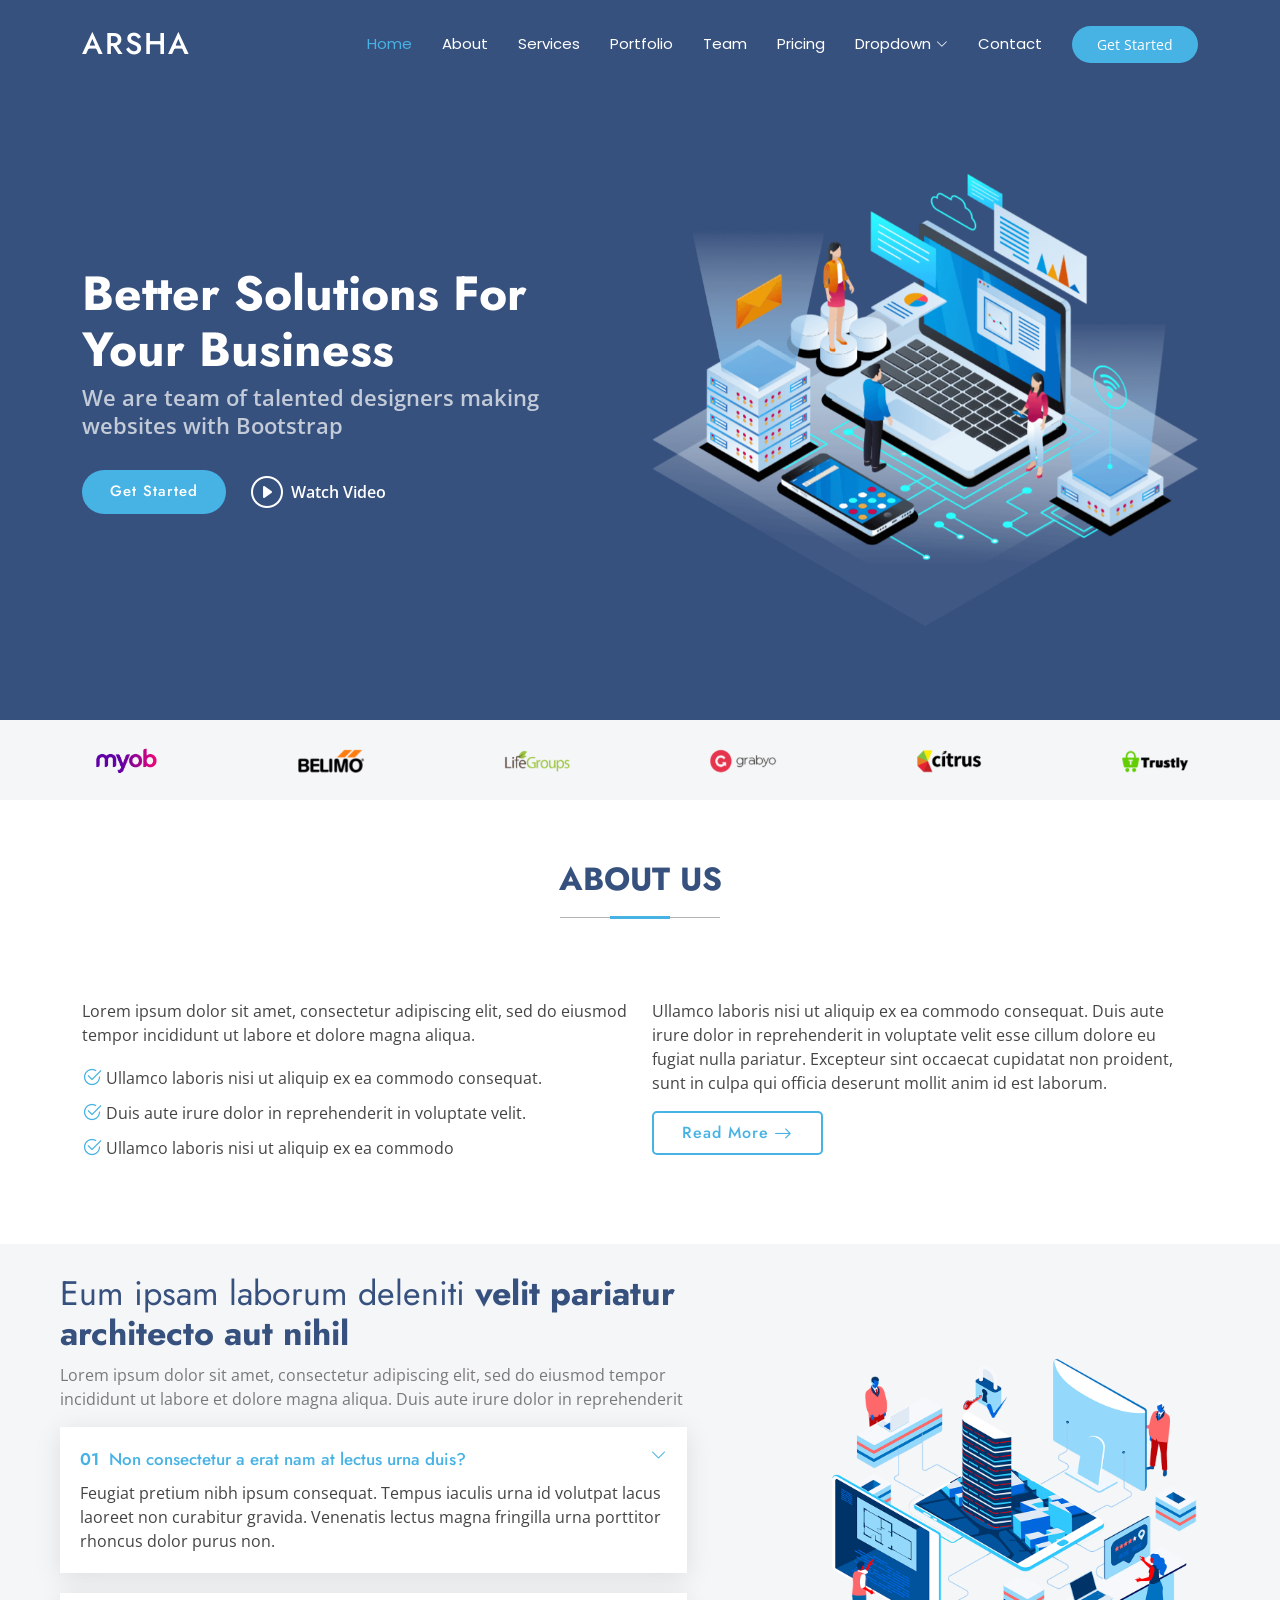
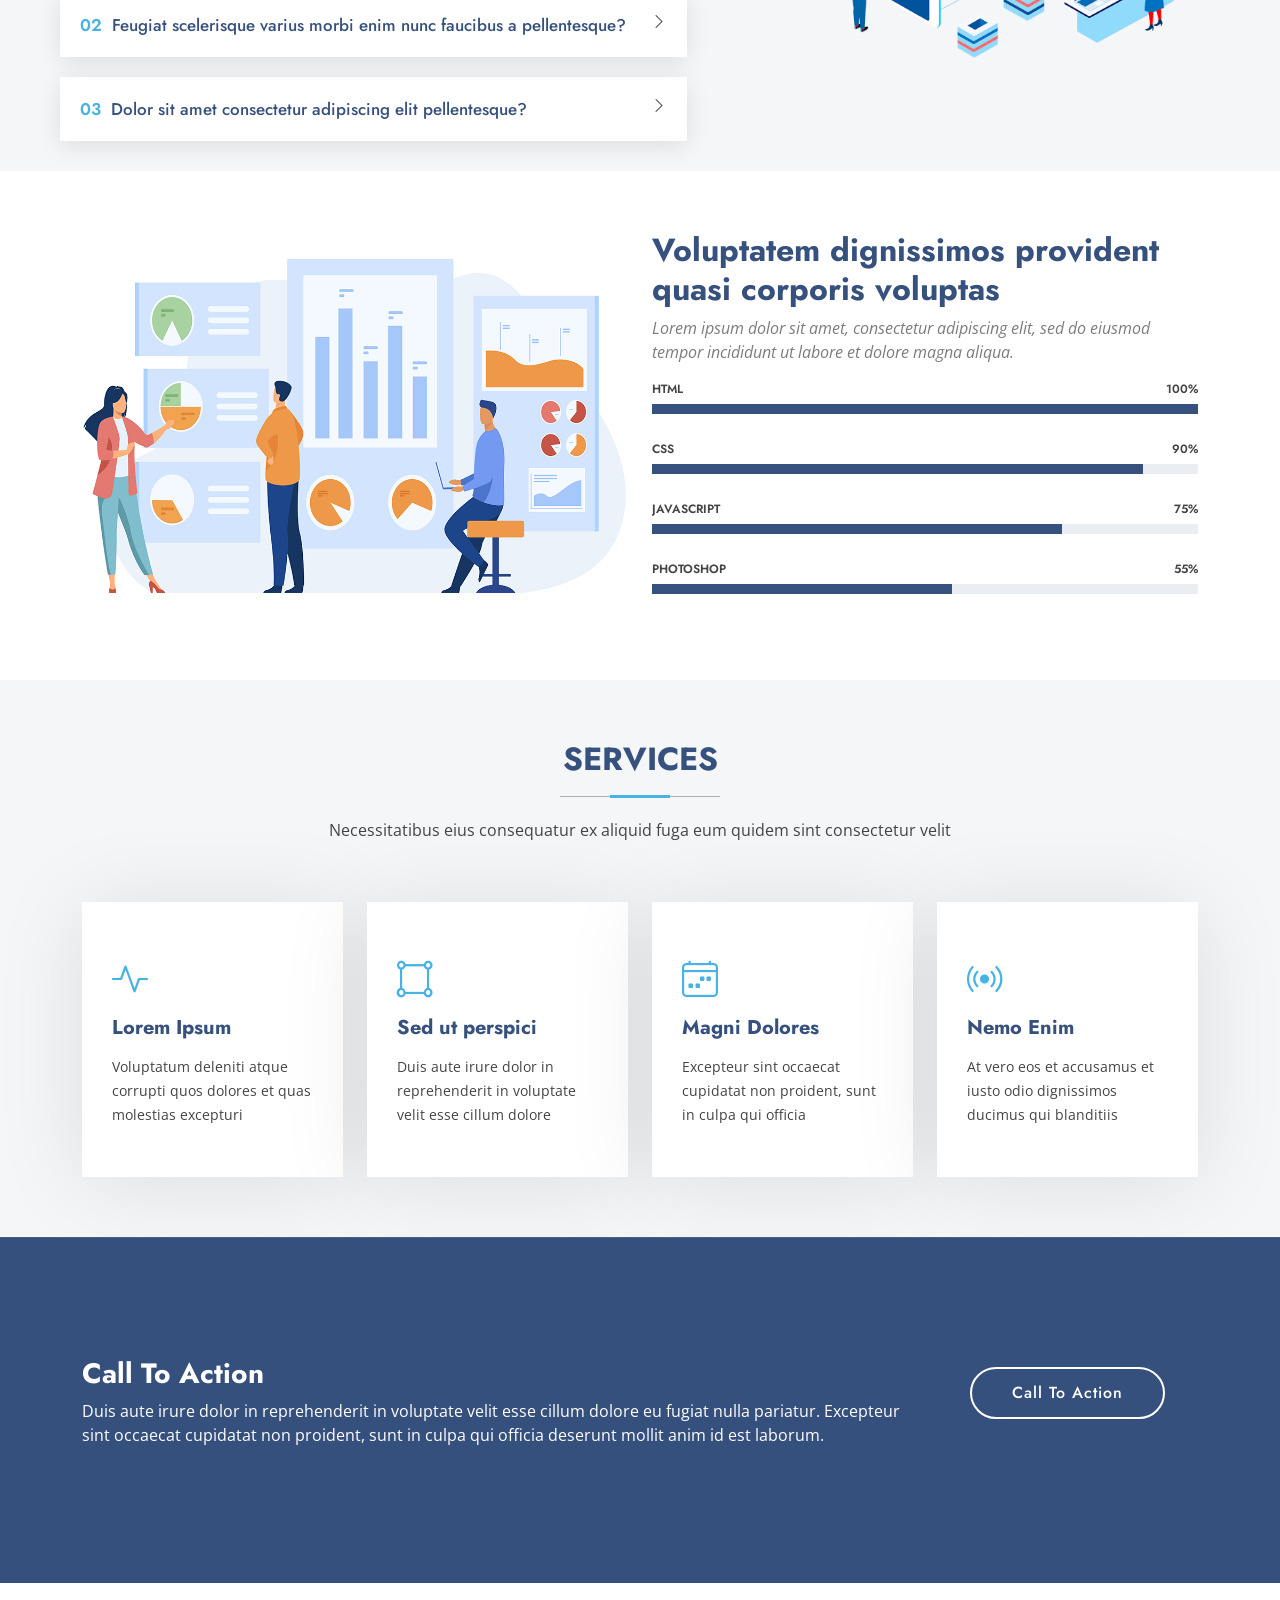
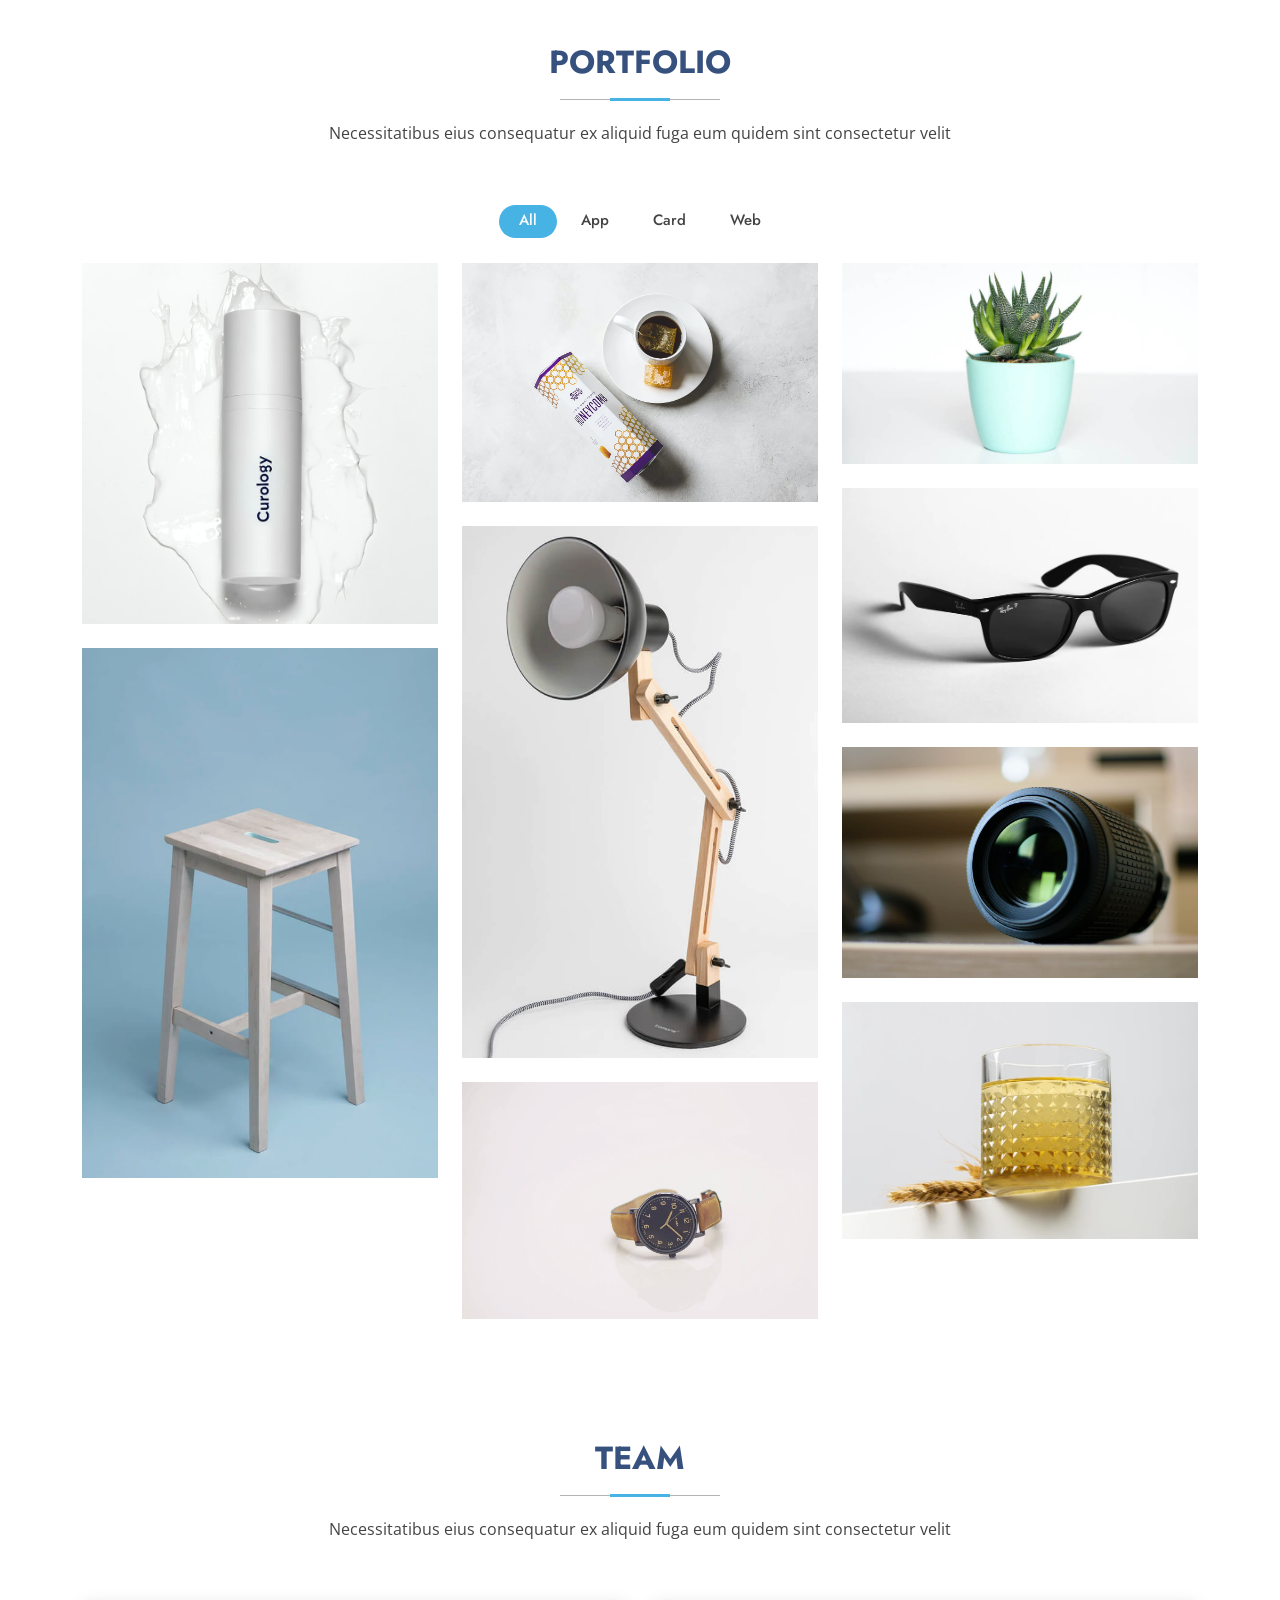
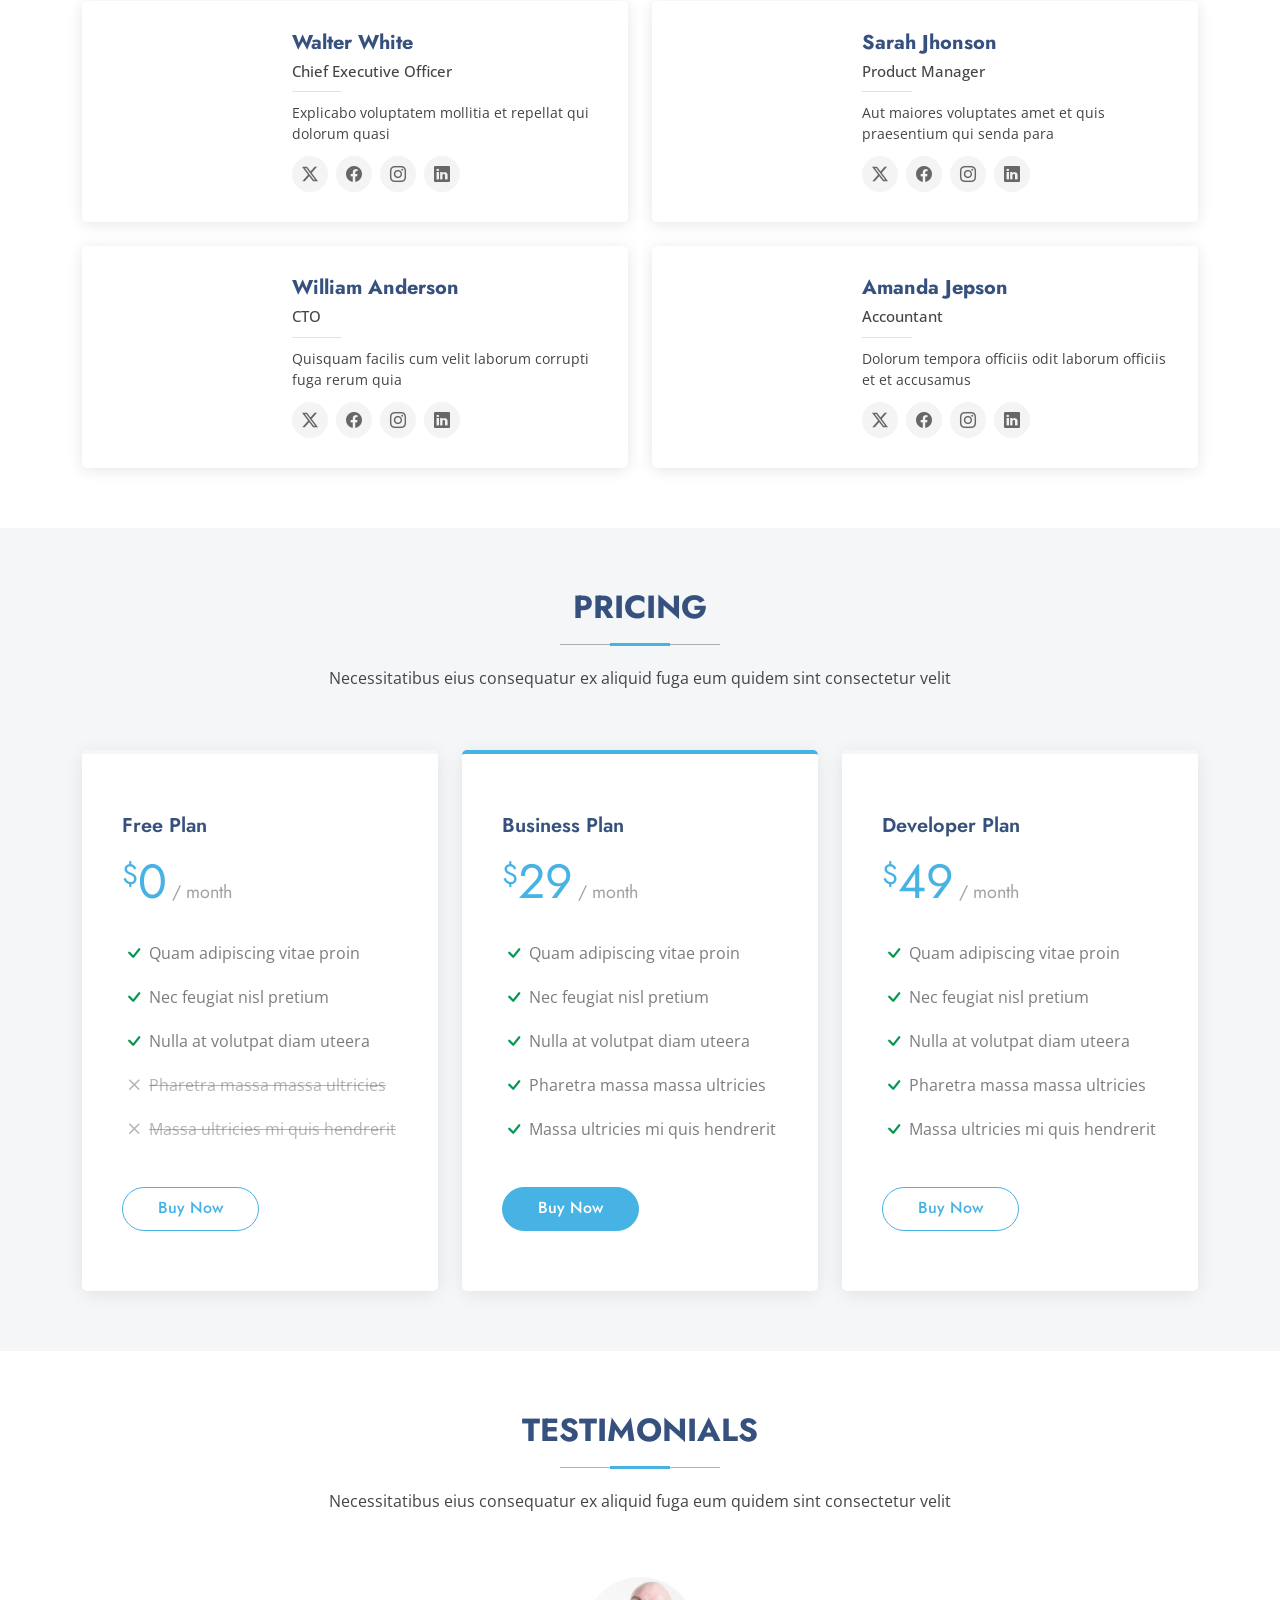
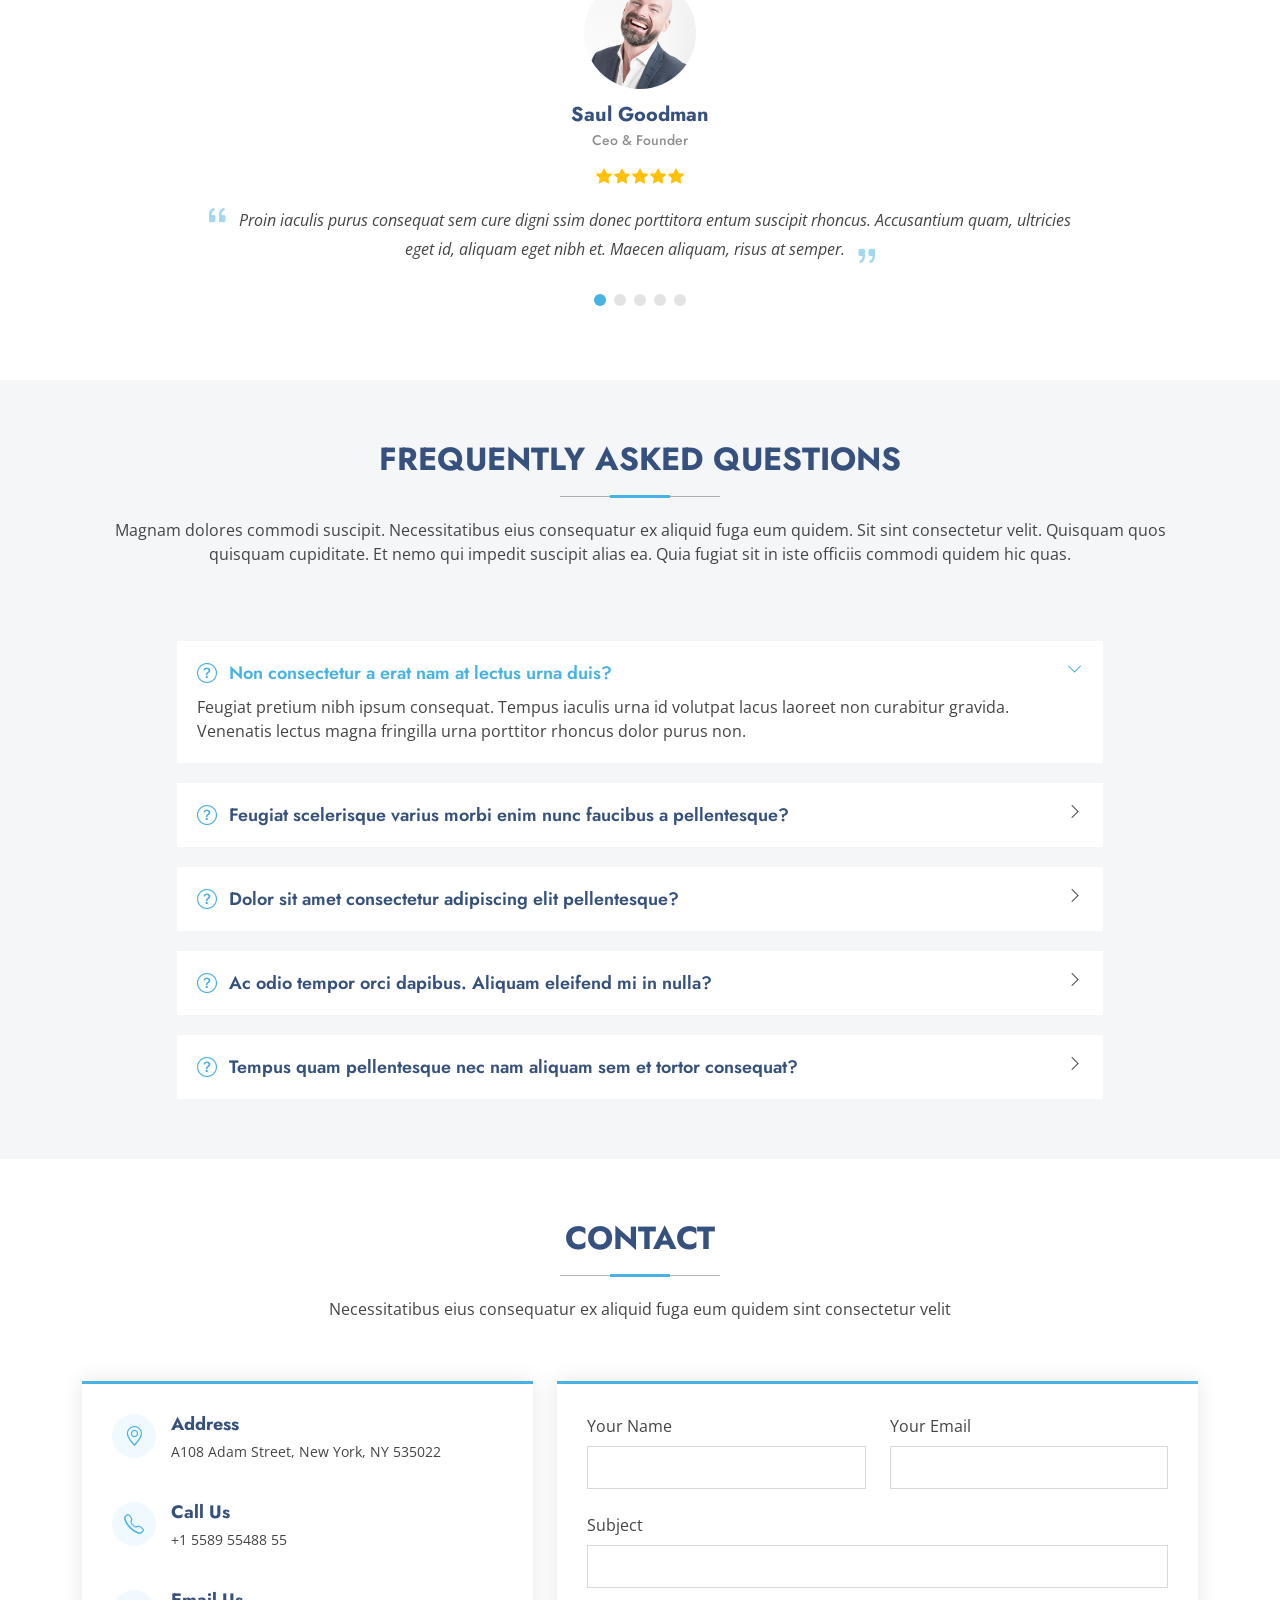
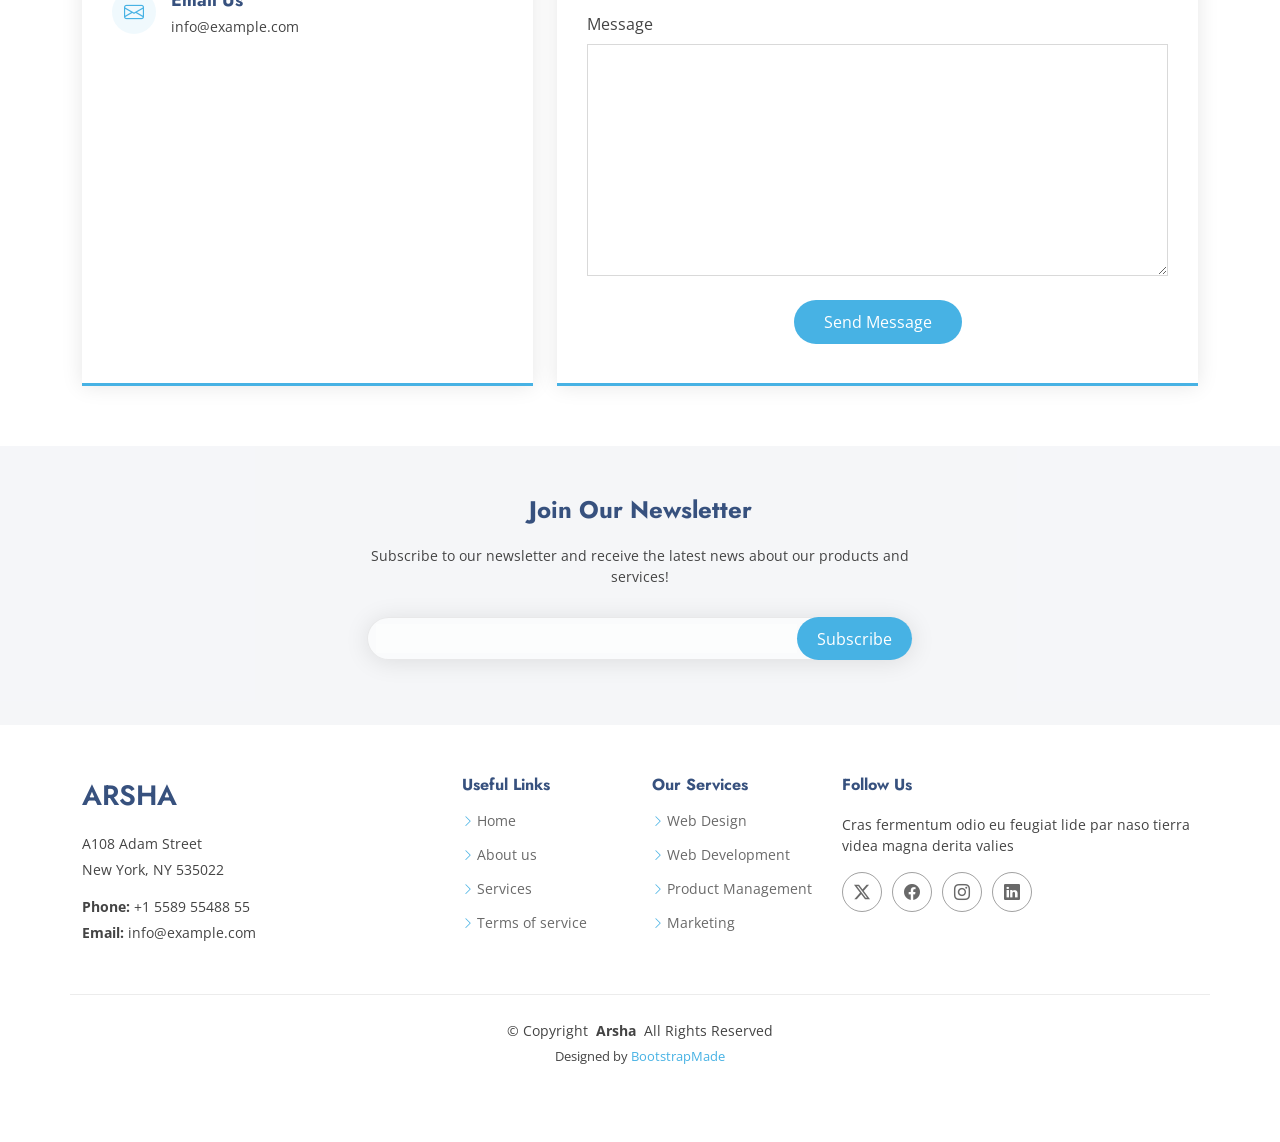
==== templates/index.html @ 7c5b4c85 "更新平台前端" ====
<!DOCTYPE html>
<html lang="en">

<head>
    <meta charset="utf-8">
    <meta content="width=device-width, initial-scale=1.0" name="viewport">
    <title>Index - Arsha Bootstrap Template</title>
    <meta name="description" content="">
    <meta name="keywords" content="">

    <!-- Favicons -->
    <link href="../static/assets/img/favicon.png" rel="icon">
    <link href="../static/assets/img/apple-touch-icon.png" rel="apple-touch-icon">

    <!-- Fonts -->
    <link href="https://fonts.googleapis.com" rel="preconnect">
    <link href="https://fonts.gstatic.com" rel="preconnect" crossorigin>
    <link href="https://fonts.googleapis.com/css2?family=Open+Sans:ital,wght@0,300;0,400;0,500;0,600;0,700;0,800;1,300;1,400;1,500;1,600;1,700;1,800&family=Poppins:ital,wght@0,100;0,200;0,300;0,400;0,500;0,600;0,700;0,800;0,900;1,100;1,200;1,300;1,400;1,500;1,600;1,700;1,800;1,900&family=Jost:ital,wght@0,100;0,200;0,300;0,400;0,500;0,600;0,700;0,800;0,900;1,100;1,200;1,300;1,400;1,500;1,600;1,700;1,800;1,900&display=swap"
          rel="stylesheet">

    <!-- Vendor CSS Files -->
    <link href="../static/assets/vendor/bootstrap/css/bootstrap.min.css" rel="stylesheet">
    <link href="../static/assets/vendor/bootstrap-icons/bootstrap-icons.css" rel="stylesheet">
    <link href="../static/assets/vendor/aos/aos.css" rel="stylesheet">
    <link href="../static/assets/vendor/glightbox/css/glightbox.min.css" rel="stylesheet">
    <link href="../static/assets/vendor/swiper/swiper-bundle.min.css" rel="stylesheet">

    <!-- Main CSS File -->
    <link href="../static/assets/css/main.css" rel="stylesheet">

    <!-- =======================================================
    * Template Name: Arsha
    * Template URL: https://bootstrapmade.com/arsha-free-bootstrap-html-template-corporate/
    * Updated: Aug 07 2024 with Bootstrap v5.3.3
    * Author: BootstrapMade.com
    * License: https://bootstrapmade.com/license/
    ======================================================== -->
</head>

<body class="index-page">

<header id="header" class="header d-flex align-items-center fixed-top">
    <div class="container-fluid container-xl position-relative d-flex align-items-center">

        <a href="index.html" class="logo d-flex align-items-center me-auto">
            <!-- Uncomment the line below if you also wish to use an image logo -->
            <!-- <img src="../static/assets/img/logo.png" alt=""> -->
            <h1 class="sitename">Arsha</h1>
        </a>

        <nav id="navmenu" class="navmenu">
            <ul>
                <li><a href="#hero" class="active">Home</a></li>
                <li><a href="#about">About</a></li>
                <li><a href="#services">Services</a></li>
                <li><a href="#portfolio">Portfolio</a></li>
                <li><a href="#team">Team</a></li>
                <li><a href="#pricing">Pricing</a></li>
                <li class="dropdown"><a href="#"><span>Dropdown</span> <i
                        class="bi bi-chevron-down toggle-dropdown"></i></a>
                    <ul>
                        <li><a href="#">Dropdown 1</a></li>
                        <li class="dropdown"><a href="#"><span>Deep Dropdown</span> <i
                                class="bi bi-chevron-down toggle-dropdown"></i></a>
                            <ul>
                                <li><a href="#">Deep Dropdown 1</a></li>
                                <li><a href="#">Deep Dropdown 2</a></li>
                                <li><a href="#">Deep Dropdown 3</a></li>
                                <li><a href="#">Deep Dropdown 4</a></li>
                                <li><a href="#">Deep Dropdown 5</a></li>
                            </ul>
                        </li>
                        <li><a href="#">Dropdown 2</a></li>
                        <li><a href="#">Dropdown 3</a></li>
                        <li><a href="#">Dropdown 4</a></li>
                    </ul>
                </li>
                <li><a href="#contact">Contact</a></li>
            </ul>
            <i class="mobile-nav-toggle d-xl-none bi bi-list"></i>
        </nav>

        <a class="btn-getstarted" href="#about">Get Started</a>

    </div>
</header>

<main class="main">

    <!-- Hero Section -->
    <section id="hero" class="hero section dark-background">

        <div class="container">
            <div class="row gy-4">
                <div class="col-lg-6 order-2 order-lg-1 d-flex flex-column justify-content-center" data-aos="zoom-out">
                    <h1>Better Solutions For Your Business</h1>
                    <p>We are team of talented designers making websites with Bootstrap</p>
                    <div class="d-flex">
                        <a href="#about" class="btn-get-started">Get Started</a>
                        <a href="https://www.youtube.com/watch?v=Y7f98aduVJ8"
                           class="glightbox btn-watch-video d-flex align-items-center"><i class="bi bi-play-circle"></i><span>Watch Video</span></a>
                    </div>
                </div>
                <div class="col-lg-6 order-1 order-lg-2 hero-img" data-aos="zoom-out" data-aos-delay="200">
                    <img src="../static/assets/img/hero-img.png" class="img-fluid animated" alt="">
                </div>
            </div>
        </div>

    </section><!-- /Hero Section -->

    <!-- Clients Section -->
    <section id="clients" class="clients section light-background">

        <div class="container" data-aos="zoom-in">

            <div class="swiper init-swiper">
                <script type="application/json" class="swiper-config">
                    {
                        "loop": true,
                        "speed": 600,
                        "autoplay": {
                            "delay": 5000
                        },
                        "slidesPerView": "auto",
                        "pagination": {
                            "el": ".swiper-pagination",
                            "type": "bullets",
                            "clickable": true
                        },
                        "breakpoints": {
                            "320": {
                                "slidesPerView": 2,
                                "spaceBetween": 40
                            },
                            "480": {
                                "slidesPerView": 3,
                                "spaceBetween": 60
                            },
                            "640": {
                                "slidesPerView": 4,
                                "spaceBetween": 80
                            },
                            "992": {
                                "slidesPerView": 5,
                                "spaceBetween": 120
                            },
                            "1200": {
                                "slidesPerView": 6,
                                "spaceBetween": 120
                            }
                        }
                    }
                </script>
                <div class="swiper-wrapper align-items-center">
                    <div class="swiper-slide"><img src="../static/assets/img/clients/client-1.png" class="img-fluid" alt=""></div>
                    <div class="swiper-slide"><img src="../static/assets/img/clients/client-2.png" class="img-fluid" alt=""></div>
                    <div class="swiper-slide"><img src="../static/assets/img/clients/client-3.png" class="img-fluid" alt=""></div>
                    <div class="swiper-slide"><img src="../static/assets/img/clients/client-4.png" class="img-fluid" alt=""></div>
                    <div class="swiper-slide"><img src="../static/assets/img/clients/client-5.png" class="img-fluid" alt=""></div>
                    <div class="swiper-slide"><img src="../static/assets/img/clients/client-6.png" class="img-fluid" alt=""></div>
                    <div class="swiper-slide"><img src="../static/assets/img/clients/client-7.png" class="img-fluid" alt=""></div>
                    <div class="swiper-slide"><img src="../static/assets/img/clients/client-8.png" class="img-fluid" alt=""></div>
                </div>
            </div>

        </div>

    </section><!-- /Clients Section -->

    <!-- About Section -->
    <section id="about" class="about section">

        <!-- Section Title -->
        <div class="container section-title" data-aos="fade-up">
            <h2>About Us</h2>
        </div><!-- End Section Title -->

        <div class="container">

            <div class="row gy-4">

                <div class="col-lg-6 content" data-aos="fade-up" data-aos-delay="100">
                    <p>
                        Lorem ipsum dolor sit amet, consectetur adipiscing elit, sed do eiusmod tempor incididunt ut
                        labore et dolore
                        magna aliqua.
                    </p>
                    <ul>
                        <li><i class="bi bi-check2-circle"></i> <span>Ullamco laboris nisi ut aliquip ex ea commodo consequat.</span>
                        </li>
                        <li><i class="bi bi-check2-circle"></i> <span>Duis aute irure dolor in reprehenderit in voluptate velit.</span>
                        </li>
                        <li><i class="bi bi-check2-circle"></i>
                            <span>Ullamco laboris nisi ut aliquip ex ea commodo</span></li>
                    </ul>
                </div>

                <div class="col-lg-6" data-aos="fade-up" data-aos-delay="200">
                    <p>Ullamco laboris nisi ut aliquip ex ea commodo consequat. Duis aute irure dolor in reprehenderit
                        in voluptate velit esse cillum dolore eu fugiat nulla pariatur. Excepteur sint occaecat
                        cupidatat non proident, sunt in culpa qui officia deserunt mollit anim id est laborum. </p>
                    <a href="#" class="read-more"><span>Read More</span><i class="bi bi-arrow-right"></i></a>
                </div>

            </div>

        </div>

    </section><!-- /About Section -->

    <!-- Why Us Section -->
    <section id="why-us" class="section why-us light-background" data-builder="section">

        <div class="container-fluid">

            <div class="row gy-4">

                <div class="col-lg-7 d-flex flex-column justify-content-center order-2 order-lg-1">

                    <div class="content px-xl-5" data-aos="fade-up" data-aos-delay="100">
                        <h3><span>Eum ipsam laborum deleniti </span><strong>velit pariatur architecto aut nihil</strong>
                        </h3>
                        <p>
                            Lorem ipsum dolor sit amet, consectetur adipiscing elit, sed do eiusmod tempor incididunt ut
                            labore et dolore magna aliqua. Duis aute irure dolor in reprehenderit
                        </p>
                    </div>

                    <div class="faq-container px-xl-5" data-aos="fade-up" data-aos-delay="200">

                        <div class="faq-item faq-active">

                            <h3><span>01</span> Non consectetur a erat nam at lectus urna duis?</h3>
                            <div class="faq-content">
                                <p>Feugiat pretium nibh ipsum consequat. Tempus iaculis urna id volutpat lacus laoreet
                                    non curabitur gravida. Venenatis lectus magna fringilla urna porttitor rhoncus dolor
                                    purus non.</p>
                            </div>
                            <i class="faq-toggle bi bi-chevron-right"></i>
                        </div><!-- End Faq item-->

                        <div class="faq-item">
                            <h3><span>02</span> Feugiat scelerisque varius morbi enim nunc faucibus a pellentesque?</h3>
                            <div class="faq-content">
                                <p>Dolor sit amet consectetur adipiscing elit pellentesque habitant morbi. Id interdum
                                    velit laoreet id donec ultrices. Fringilla phasellus faucibus scelerisque eleifend
                                    donec pretium. Est pellentesque elit ullamcorper dignissim. Mauris ultrices eros in
                                    cursus turpis massa tincidunt dui.</p>
                            </div>
                            <i class="faq-toggle bi bi-chevron-right"></i>
                        </div><!-- End Faq item-->

                        <div class="faq-item">
                            <h3><span>03</span> Dolor sit amet consectetur adipiscing elit pellentesque?</h3>
                            <div class="faq-content">
                                <p>Eleifend mi in nulla posuere sollicitudin aliquam ultrices sagittis orci. Faucibus
                                    pulvinar elementum integer enim. Sem nulla pharetra diam sit amet nisl suscipit.
                                    Rutrum tellus pellentesque eu tincidunt. Lectus urna duis convallis convallis
                                    tellus. Urna molestie at elementum eu facilisis sed odio morbi quis</p>
                            </div>
                            <i class="faq-toggle bi bi-chevron-right"></i>
                        </div><!-- End Faq item-->

                    </div>

                </div>

                <div class="col-lg-5 order-1 order-lg-2 why-us-img">
                    <img src="../static/assets/img/why-us.png" class="img-fluid" alt="" data-aos="zoom-in" data-aos-delay="100">
                </div>
            </div>

        </div>

    </section><!-- /Why Us Section -->

    <!-- Skills Section -->
    <section id="skills" class="skills section">

        <div class="container" data-aos="fade-up" data-aos-delay="100">

            <div class="row">

                <div class="col-lg-6 d-flex align-items-center">
                    <img src="../static/assets/img/skills.png" class="img-fluid" alt="">
                </div>

                <div class="col-lg-6 pt-4 pt-lg-0 content">

                    <h3>Voluptatem dignissimos provident quasi corporis voluptas</h3>
                    <p class="fst-italic">
                        Lorem ipsum dolor sit amet, consectetur adipiscing elit, sed do eiusmod tempor incididunt ut
                        labore et dolore magna aliqua.
                    </p>

                    <div class="skills-content skills-animation">

                        <div class="progress">
                            <span class="skill"><span>HTML</span> <i class="val">100%</i></span>
                            <div class="progress-bar-wrap">
                                <div class="progress-bar" role="progressbar" aria-valuenow="100" aria-valuemin="0"
                                     aria-valuemax="100"></div>
                            </div>
                        </div><!-- End Skills Item -->

                        <div class="progress">
                            <span class="skill"><span>CSS</span> <i class="val">90%</i></span>
                            <div class="progress-bar-wrap">
                                <div class="progress-bar" role="progressbar" aria-valuenow="90" aria-valuemin="0"
                                     aria-valuemax="100"></div>
                            </div>
                        </div><!-- End Skills Item -->

                        <div class="progress">
                            <span class="skill"><span>JavaScript</span> <i class="val">75%</i></span>
                            <div class="progress-bar-wrap">
                                <div class="progress-bar" role="progressbar" aria-valuenow="75" aria-valuemin="0"
                                     aria-valuemax="100"></div>
                            </div>
                        </div><!-- End Skills Item -->

                        <div class="progress">
                            <span class="skill"><span>Photoshop</span> <i class="val">55%</i></span>
                            <div class="progress-bar-wrap">
                                <div class="progress-bar" role="progressbar" aria-valuenow="55" aria-valuemin="0"
                                     aria-valuemax="100"></div>
                            </div>
                        </div><!-- End Skills Item -->

                    </div>

                </div>
            </div>

        </div>

    </section><!-- /Skills Section -->

    <!-- Services Section -->
    <section id="services" class="services section light-background">

        <!-- Section Title -->
        <div class="container section-title" data-aos="fade-up">
            <h2>Services</h2>
            <p>Necessitatibus eius consequatur ex aliquid fuga eum quidem sint consectetur velit</p>
        </div><!-- End Section Title -->

        <div class="container">

            <div class="row gy-4">

                <div class="col-xl-3 col-md-6 d-flex" data-aos="fade-up" data-aos-delay="100">
                    <div class="service-item position-relative">
                        <div class="icon"><i class="bi bi-activity icon"></i></div>
                        <h4><a href="" class="stretched-link">Lorem Ipsum</a></h4>
                        <p>Voluptatum deleniti atque corrupti quos dolores et quas molestias excepturi</p>
                    </div>
                </div><!-- End Service Item -->

                <div class="col-xl-3 col-md-6 d-flex" data-aos="fade-up" data-aos-delay="200">
                    <div class="service-item position-relative">
                        <div class="icon"><i class="bi bi-bounding-box-circles icon"></i></div>
                        <h4><a href="" class="stretched-link">Sed ut perspici</a></h4>
                        <p>Duis aute irure dolor in reprehenderit in voluptate velit esse cillum dolore</p>
                    </div>
                </div><!-- End Service Item -->

                <div class="col-xl-3 col-md-6 d-flex" data-aos="fade-up" data-aos-delay="300">
                    <div class="service-item position-relative">
                        <div class="icon"><i class="bi bi-calendar4-week icon"></i></div>
                        <h4><a href="" class="stretched-link">Magni Dolores</a></h4>
                        <p>Excepteur sint occaecat cupidatat non proident, sunt in culpa qui officia</p>
                    </div>
                </div><!-- End Service Item -->

                <div class="col-xl-3 col-md-6 d-flex" data-aos="fade-up" data-aos-delay="400">
                    <div class="service-item position-relative">
                        <div class="icon"><i class="bi bi-broadcast icon"></i></div>
                        <h4><a href="" class="stretched-link">Nemo Enim</a></h4>
                        <p>At vero eos et accusamus et iusto odio dignissimos ducimus qui blanditiis</p>
                    </div>
                </div><!-- End Service Item -->

            </div>

        </div>

    </section><!-- /Services Section -->

    <!-- Call To Action Section -->
    <section id="call-to-action" class="call-to-action section dark-background">

        <img src="../static/assets/img/cta-bg.jpg" alt="">

        <div class="container">

            <div class="row" data-aos="zoom-in" data-aos-delay="100">
                <div class="col-xl-9 text-center text-xl-start">
                    <h3>Call To Action</h3>
                    <p>Duis aute irure dolor in reprehenderit in voluptate velit esse cillum dolore eu fugiat nulla
                        pariatur. Excepteur sint occaecat cupidatat non proident, sunt in culpa qui officia deserunt
                        mollit anim id est laborum.</p>
                </div>
                <div class="col-xl-3 cta-btn-container text-center">
                    <a class="cta-btn align-middle" href="#">Call To Action</a>
                </div>
            </div>

        </div>

    </section><!-- /Call To Action Section -->

    <!-- Portfolio Section -->
    <section id="portfolio" class="portfolio section">

        <!-- Section Title -->
        <div class="container section-title" data-aos="fade-up">
            <h2>Portfolio</h2>
            <p>Necessitatibus eius consequatur ex aliquid fuga eum quidem sint consectetur velit</p>
        </div><!-- End Section Title -->

        <div class="container">

            <div class="isotope-layout" data-default-filter="*" data-layout="masonry" data-sort="original-order">

                <ul class="portfolio-filters isotope-filters" data-aos="fade-up" data-aos-delay="100">
                    <li data-filter="*" class="filter-active">All</li>
                    <li data-filter=".filter-app">App</li>
                    <li data-filter=".filter-product">Card</li>
                    <li data-filter=".filter-branding">Web</li>
                </ul><!-- End Portfolio Filters -->

                <div class="row gy-4 isotope-container" data-aos="fade-up" data-aos-delay="200">

                    <div class="col-lg-4 col-md-6 portfolio-item isotope-item filter-app">
                        <img src="../static/assets/img/masonry-portfolio/masonry-portfolio-1.jpg" class="img-fluid" alt="">
                        <div class="portfolio-info">
                            <h4>App 1</h4>
                            <p>Lorem ipsum, dolor sit</p>
                            <a href="../static/assets/img/masonry-portfolio/masonry-portfolio-1.jpg" title="App 1"
                               data-gallery="portfolio-gallery-app" class="glightbox preview-link"><i
                                    class="bi bi-zoom-in"></i></a>
                            <a href="portfolio-details.html" title="More Details" class="details-link"><i
                                    class="bi bi-link-45deg"></i></a>
                        </div>
                    </div><!-- End Portfolio Item -->

                    <div class="col-lg-4 col-md-6 portfolio-item isotope-item filter-product">
                        <img src="../static/assets/img/masonry-portfolio/masonry-portfolio-2.jpg" class="img-fluid" alt="">
                        <div class="portfolio-info">
                            <h4>Product 1</h4>
                            <p>Lorem ipsum, dolor sit</p>
                            <a href="../static/assets/img/masonry-portfolio/masonry-portfolio-2.jpg" title="Product 1"
                               data-gallery="portfolio-gallery-product" class="glightbox preview-link"><i
                                    class="bi bi-zoom-in"></i></a>
                            <a href="portfolio-details.html" title="More Details" class="details-link"><i
                                    class="bi bi-link-45deg"></i></a>
                        </div>
                    </div><!-- End Portfolio Item -->

                    <div class="col-lg-4 col-md-6 portfolio-item isotope-item filter-branding">
                        <img src="../static/assets/img/masonry-portfolio/masonry-portfolio-3.jpg" class="img-fluid" alt="">
                        <div class="portfolio-info">
                            <h4>Branding 1</h4>
                            <p>Lorem ipsum, dolor sit</p>
                            <a href="../static/assets/img/masonry-portfolio/masonry-portfolio-3.jpg" title="Branding 1"
                               data-gallery="portfolio-gallery-branding" class="glightbox preview-link"><i
                                    class="bi bi-zoom-in"></i></a>
                            <a href="portfolio-details.html" title="More Details" class="details-link"><i
                                    class="bi bi-link-45deg"></i></a>
                        </div>
                    </div><!-- End Portfolio Item -->

                    <div class="col-lg-4 col-md-6 portfolio-item isotope-item filter-app">
                        <img src="../static/assets/img/masonry-portfolio/masonry-portfolio-4.jpg" class="img-fluid" alt="">
                        <div class="portfolio-info">
                            <h4>App 2</h4>
                            <p>Lorem ipsum, dolor sit</p>
                            <a href="../static/assets/img/masonry-portfolio/masonry-portfolio-4.jpg" title="App 2"
                               data-gallery="portfolio-gallery-app" class="glightbox preview-link"><i
                                    class="bi bi-zoom-in"></i></a>
                            <a href="portfolio-details.html" title="More Details" class="details-link"><i
                                    class="bi bi-link-45deg"></i></a>
                        </div>
                    </div><!-- End Portfolio Item -->

                    <div class="col-lg-4 col-md-6 portfolio-item isotope-item filter-product">
                        <img src="../static/assets/img/masonry-portfolio/masonry-portfolio-5.jpg" class="img-fluid" alt="">
                        <div class="portfolio-info">
                            <h4>Product 2</h4>
                            <p>Lorem ipsum, dolor sit</p>
                            <a href="../static/assets/img/masonry-portfolio/masonry-portfolio-5.jpg" title="Product 2"
                               data-gallery="portfolio-gallery-product" class="glightbox preview-link"><i
                                    class="bi bi-zoom-in"></i></a>
                            <a href="portfolio-details.html" title="More Details" class="details-link"><i
                                    class="bi bi-link-45deg"></i></a>
                        </div>
                    </div><!-- End Portfolio Item -->

                    <div class="col-lg-4 col-md-6 portfolio-item isotope-item filter-branding">
                        <img src="../static/assets/img/masonry-portfolio/masonry-portfolio-6.jpg" class="img-fluid" alt="">
                        <div class="portfolio-info">
                            <h4>Branding 2</h4>
                            <p>Lorem ipsum, dolor sit</p>
                            <a href="../static/assets/img/masonry-portfolio/masonry-portfolio-6.jpg" title="Branding 2"
                               data-gallery="portfolio-gallery-branding" class="glightbox preview-link"><i
                                    class="bi bi-zoom-in"></i></a>
                            <a href="portfolio-details.html" title="More Details" class="details-link"><i
                                    class="bi bi-link-45deg"></i></a>
                        </div>
                    </div><!-- End Portfolio Item -->

                    <div class="col-lg-4 col-md-6 portfolio-item isotope-item filter-app">
                        <img src="../static/assets/img/masonry-portfolio/masonry-portfolio-7.jpg" class="img-fluid" alt="">
                        <div class="portfolio-info">
                            <h4>App 3</h4>
                            <p>Lorem ipsum, dolor sit</p>
                            <a href="../static/assets/img/masonry-portfolio/masonry-portfolio-7.jpg" title="App 3"
                               data-gallery="portfolio-gallery-app" class="glightbox preview-link"><i
                                    class="bi bi-zoom-in"></i></a>
                            <a href="portfolio-details.html" title="More Details" class="details-link"><i
                                    class="bi bi-link-45deg"></i></a>
                        </div>
                    </div><!-- End Portfolio Item -->

                    <div class="col-lg-4 col-md-6 portfolio-item isotope-item filter-product">
                        <img src="../static/assets/img/masonry-portfolio/masonry-portfolio-8.jpg" class="img-fluid" alt="">
                        <div class="portfolio-info">
                            <h4>Product 3</h4>
                            <p>Lorem ipsum, dolor sit</p>
                            <a href="../static/assets/img/masonry-portfolio/masonry-portfolio-8.jpg" title="Product 3"
                               data-gallery="portfolio-gallery-product" class="glightbox preview-link"><i
                                    class="bi bi-zoom-in"></i></a>
                            <a href="portfolio-details.html" title="More Details" class="details-link"><i
                                    class="bi bi-link-45deg"></i></a>
                        </div>
                    </div><!-- End Portfolio Item -->

                    <div class="col-lg-4 col-md-6 portfolio-item isotope-item filter-branding">
                        <img src="../static/assets/img/masonry-portfolio/masonry-portfolio-9.jpg" class="img-fluid" alt="">
                        <div class="portfolio-info">
                            <h4>Branding 3</h4>
                            <p>Lorem ipsum, dolor sit</p>
                            <a href="../static/assets/img/masonry-portfolio/masonry-portfolio-9.jpg" title="Branding 2"
                               data-gallery="portfolio-gallery-branding" class="glightbox preview-link"><i
                                    class="bi bi-zoom-in"></i></a>
                            <a href="portfolio-details.html" title="More Details" class="details-link"><i
                                    class="bi bi-link-45deg"></i></a>
                        </div>
                    </div><!-- End Portfolio Item -->

                </div><!-- End Portfolio Container -->

            </div>

        </div>

    </section><!-- /Portfolio Section -->

    <!-- Team Section -->
    <section id="team" class="team section">

        <!-- Section Title -->
        <div class="container section-title" data-aos="fade-up">
            <h2>Team</h2>
            <p>Necessitatibus eius consequatur ex aliquid fuga eum quidem sint consectetur velit</p>
        </div><!-- End Section Title -->

        <div class="container">

            <div class="row gy-4">

                <div class="col-lg-6" data-aos="fade-up" data-aos-delay="100">
                    <div class="team-member d-flex align-items-start">
                        <div class="pic"><img src="../static/assets/img/team/team-1.jpg" class="img-fluid" alt=""></div>
                        <div class="member-info">
                            <h4>Walter White</h4>
                            <span>Chief Executive Officer</span>
                            <p>Explicabo voluptatem mollitia et repellat qui dolorum quasi</p>
                            <div class="social">
                                <a href=""><i class="bi bi-twitter-x"></i></a>
                                <a href=""><i class="bi bi-facebook"></i></a>
                                <a href=""><i class="bi bi-instagram"></i></a>
                                <a href=""> <i class="bi bi-linkedin"></i> </a>
                            </div>
                        </div>
                    </div>
                </div><!-- End Team Member -->

                <div class="col-lg-6" data-aos="fade-up" data-aos-delay="200">
                    <div class="team-member d-flex align-items-start">
                        <div class="pic"><img src="../static/assets/img/team/team-2.jpg" class="img-fluid" alt=""></div>
                        <div class="member-info">
                            <h4>Sarah Jhonson</h4>
                            <span>Product Manager</span>
                            <p>Aut maiores voluptates amet et quis praesentium qui senda para</p>
                            <div class="social">
                                <a href=""><i class="bi bi-twitter-x"></i></a>
                                <a href=""><i class="bi bi-facebook"></i></a>
                                <a href=""><i class="bi bi-instagram"></i></a>
                                <a href=""> <i class="bi bi-linkedin"></i> </a>
                            </div>
                        </div>
                    </div>
                </div><!-- End Team Member -->

                <div class="col-lg-6" data-aos="fade-up" data-aos-delay="300">
                    <div class="team-member d-flex align-items-start">
                        <div class="pic"><img src="../static/assets/img/team/team-3.jpg" class="img-fluid" alt=""></div>
                        <div class="member-info">
                            <h4>William Anderson</h4>
                            <span>CTO</span>
                            <p>Quisquam facilis cum velit laborum corrupti fuga rerum quia</p>
                            <div class="social">
                                <a href=""><i class="bi bi-twitter-x"></i></a>
                                <a href=""><i class="bi bi-facebook"></i></a>
                                <a href=""><i class="bi bi-instagram"></i></a>
                                <a href=""> <i class="bi bi-linkedin"></i> </a>
                            </div>
                        </div>
                    </div>
                </div><!-- End Team Member -->

                <div class="col-lg-6" data-aos="fade-up" data-aos-delay="400">
                    <div class="team-member d-flex align-items-start">
                        <div class="pic"><img src="../static/assets/img/team/team-4.jpg" class="img-fluid" alt=""></div>
                        <div class="member-info">
                            <h4>Amanda Jepson</h4>
                            <span>Accountant</span>
                            <p>Dolorum tempora officiis odit laborum officiis et et accusamus</p>
                            <div class="social">
                                <a href=""><i class="bi bi-twitter-x"></i></a>
                                <a href=""><i class="bi bi-facebook"></i></a>
                                <a href=""><i class="bi bi-instagram"></i></a>
                                <a href=""> <i class="bi bi-linkedin"></i> </a>
                            </div>
                        </div>
                    </div>
                </div><!-- End Team Member -->

            </div>

        </div>

    </section><!-- /Team Section -->

    <!-- Pricing Section -->
    <section id="pricing" class="pricing section light-background">

        <!-- Section Title -->
        <div class="container section-title" data-aos="fade-up">
            <h2>Pricing</h2>
            <p>Necessitatibus eius consequatur ex aliquid fuga eum quidem sint consectetur velit</p>
        </div><!-- End Section Title -->

        <div class="container">

            <div class="row gy-4">

                <div class="col-lg-4" data-aos="zoom-in" data-aos-delay="100">
                    <div class="pricing-item">
                        <h3>Free Plan</h3>
                        <h4><sup>$</sup>0<span> / month</span></h4>
                        <ul>
                            <li><i class="bi bi-check"></i> <span>Quam adipiscing vitae proin</span></li>
                            <li><i class="bi bi-check"></i> <span>Nec feugiat nisl pretium</span></li>
                            <li><i class="bi bi-check"></i> <span>Nulla at volutpat diam uteera</span></li>
                            <li class="na"><i class="bi bi-x"></i> <span>Pharetra massa massa ultricies</span></li>
                            <li class="na"><i class="bi bi-x"></i> <span>Massa ultricies mi quis hendrerit</span></li>
                        </ul>
                        <a href="#" class="buy-btn">Buy Now</a>
                    </div>
                </div><!-- End Pricing Item -->

                <div class="col-lg-4" data-aos="zoom-in" data-aos-delay="200">
                    <div class="pricing-item featured">
                        <h3>Business Plan</h3>
                        <h4><sup>$</sup>29<span> / month</span></h4>
                        <ul>
                            <li><i class="bi bi-check"></i> <span>Quam adipiscing vitae proin</span></li>
                            <li><i class="bi bi-check"></i> <span>Nec feugiat nisl pretium</span></li>
                            <li><i class="bi bi-check"></i> <span>Nulla at volutpat diam uteera</span></li>
                            <li><i class="bi bi-check"></i> <span>Pharetra massa massa ultricies</span></li>
                            <li><i class="bi bi-check"></i> <span>Massa ultricies mi quis hendrerit</span></li>
                        </ul>
                        <a href="#" class="buy-btn">Buy Now</a>
                    </div>
                </div><!-- End Pricing Item -->

                <div class="col-lg-4" data-aos="zoom-in" data-aos-delay="300">
                    <div class="pricing-item">
                        <h3>Developer Plan</h3>
                        <h4><sup>$</sup>49<span> / month</span></h4>
                        <ul>
                            <li><i class="bi bi-check"></i> <span>Quam adipiscing vitae proin</span></li>
                            <li><i class="bi bi-check"></i> <span>Nec feugiat nisl pretium</span></li>
                            <li><i class="bi bi-check"></i> <span>Nulla at volutpat diam uteera</span></li>
                            <li><i class="bi bi-check"></i> <span>Pharetra massa massa ultricies</span></li>
                            <li><i class="bi bi-check"></i> <span>Massa ultricies mi quis hendrerit</span></li>
                        </ul>
                        <a href="#" class="buy-btn">Buy Now</a>
                    </div>
                </div><!-- End Pricing Item -->

            </div>

        </div>

    </section><!-- /Pricing Section -->

    <!-- Testimonials Section -->
    <section id="testimonials" class="testimonials section">

        <!-- Section Title -->
        <div class="container section-title" data-aos="fade-up">
            <h2>Testimonials</h2>
            <p>Necessitatibus eius consequatur ex aliquid fuga eum quidem sint consectetur velit</p>
        </div><!-- End Section Title -->

        <div class="container" data-aos="fade-up" data-aos-delay="100">

            <div class="swiper init-swiper">
                <script type="application/json" class="swiper-config">
                    {
                        "loop": true,
                        "speed": 600,
                        "autoplay": {
                            "delay": 5000
                        },
                        "slidesPerView": "auto",
                        "pagination": {
                            "el": ".swiper-pagination",
                            "type": "bullets",
                            "clickable": true
                        }
                    }
                </script>
                <div class="swiper-wrapper">

                    <div class="swiper-slide">
                        <div class="testimonial-item">
                            <img src="../static/assets/img/testimonials/testimonials-1.jpg" class="testimonial-img" alt="">
                            <h3>Saul Goodman</h3>
                            <h4>Ceo &amp; Founder</h4>
                            <div class="stars">
                                <i class="bi bi-star-fill"></i><i class="bi bi-star-fill"></i><i
                                    class="bi bi-star-fill"></i><i class="bi bi-star-fill"></i><i
                                    class="bi bi-star-fill"></i>
                            </div>
                            <p>
                                <i class="bi bi-quote quote-icon-left"></i>
                                <span>Proin iaculis purus consequat sem cure digni ssim donec porttitora entum suscipit rhoncus. Accusantium quam, ultricies eget id, aliquam eget nibh et. Maecen aliquam, risus at semper.</span>
                                <i class="bi bi-quote quote-icon-right"></i>
                            </p>
                        </div>
                    </div><!-- End testimonial item -->

                    <div class="swiper-slide">
                        <div class="testimonial-item">
                            <img src="../static/assets/img/testimonials/testimonials-2.jpg" class="testimonial-img" alt="">
                            <h3>Sara Wilsson</h3>
                            <h4>Designer</h4>
                            <div class="stars">
                                <i class="bi bi-star-fill"></i><i class="bi bi-star-fill"></i><i
                                    class="bi bi-star-fill"></i><i class="bi bi-star-fill"></i><i
                                    class="bi bi-star-fill"></i>
                            </div>
                            <p>
                                <i class="bi bi-quote quote-icon-left"></i>
                                <span>Export tempor illum tamen malis malis eram quae irure esse labore quem cillum quid cillum eram malis quorum velit fore eram velit sunt aliqua noster fugiat irure amet legam anim culpa.</span>
                                <i class="bi bi-quote quote-icon-right"></i>
                            </p>
                        </div>
                    </div><!-- End testimonial item -->

                    <div class="swiper-slide">
                        <div class="testimonial-item">
                            <img src="../static/assets/img/testimonials/testimonials-3.jpg" class="testimonial-img" alt="">
                            <h3>Jena Karlis</h3>
                            <h4>Store Owner</h4>
                            <div class="stars">
                                <i class="bi bi-star-fill"></i><i class="bi bi-star-fill"></i><i
                                    class="bi bi-star-fill"></i><i class="bi bi-star-fill"></i><i
                                    class="bi bi-star-fill"></i>
                            </div>
                            <p>
                                <i class="bi bi-quote quote-icon-left"></i>
                                <span>Enim nisi quem export duis labore cillum quae magna enim sint quorum nulla quem veniam duis minim tempor labore quem eram duis noster aute amet eram fore quis sint minim.</span>
                                <i class="bi bi-quote quote-icon-right"></i>
                            </p>
                        </div>
                    </div><!-- End testimonial item -->

                    <div class="swiper-slide">
                        <div class="testimonial-item">
                            <img src="../static/assets/img/testimonials/testimonials-4.jpg" class="testimonial-img" alt="">
                            <h3>Matt Brandon</h3>
                            <h4>Freelancer</h4>
                            <div class="stars">
                                <i class="bi bi-star-fill"></i><i class="bi bi-star-fill"></i><i
                                    class="bi bi-star-fill"></i><i class="bi bi-star-fill"></i><i
                                    class="bi bi-star-fill"></i>
                            </div>
                            <p>
                                <i class="bi bi-quote quote-icon-left"></i>
                                <span>Fugiat enim eram quae cillum dolore dolor amet nulla culpa multos export minim fugiat minim velit minim dolor enim duis veniam ipsum anim magna sunt elit fore quem dolore labore illum veniam.</span>
                                <i class="bi bi-quote quote-icon-right"></i>
                            </p>
                        </div>
                    </div><!-- End testimonial item -->

                    <div class="swiper-slide">
                        <div class="testimonial-item">
                            <img src="../static/assets/img/testimonials/testimonials-5.jpg" class="testimonial-img" alt="">
                            <h3>John Larson</h3>
                            <h4>Entrepreneur</h4>
                            <div class="stars">
                                <i class="bi bi-star-fill"></i><i class="bi bi-star-fill"></i><i
                                    class="bi bi-star-fill"></i><i class="bi bi-star-fill"></i><i
                                    class="bi bi-star-fill"></i>
                            </div>
                            <p>
                                <i class="bi bi-quote quote-icon-left"></i>
                                <span>Quis quorum aliqua sint quem legam fore sunt eram irure aliqua veniam tempor noster veniam enim culpa labore duis sunt culpa nulla illum cillum fugiat legam esse veniam culpa fore nisi cillum quid.</span>
                                <i class="bi bi-quote quote-icon-right"></i>
                            </p>
                        </div>
                    </div><!-- End testimonial item -->

                </div>
                <div class="swiper-pagination"></div>
            </div>

        </div>

    </section><!-- /Testimonials Section -->

    <!-- Faq 2 Section -->
    <section id="faq-2" class="faq-2 section light-background">

        <!-- Section Title -->
        <div class="container section-title" data-aos="fade-up">
            <h2>Frequently Asked Questions</h2>
            <p>Magnam dolores commodi suscipit. Necessitatibus eius consequatur ex aliquid fuga eum quidem. Sit sint
                consectetur velit. Quisquam quos quisquam cupiditate. Et nemo qui impedit suscipit alias ea. Quia fugiat
                sit in iste officiis commodi quidem hic quas.</p>
        </div><!-- End Section Title -->

        <div class="container">

            <div class="row justify-content-center">

                <div class="col-lg-10">

                    <div class="faq-container">

                        <div class="faq-item faq-active" data-aos="fade-up" data-aos-delay="200">
                            <i class="faq-icon bi bi-question-circle"></i>
                            <h3>Non consectetur a erat nam at lectus urna duis?</h3>
                            <div class="faq-content">
                                <p>Feugiat pretium nibh ipsum consequat. Tempus iaculis urna id volutpat lacus laoreet
                                    non curabitur gravida. Venenatis lectus magna fringilla urna porttitor rhoncus dolor
                                    purus non.</p>
                            </div>
                            <i class="faq-toggle bi bi-chevron-right"></i>
                        </div><!-- End Faq item-->

                        <div class="faq-item" data-aos="fade-up" data-aos-delay="300">
                            <i class="faq-icon bi bi-question-circle"></i>
                            <h3>Feugiat scelerisque varius morbi enim nunc faucibus a pellentesque?</h3>
                            <div class="faq-content">
                                <p>Dolor sit amet consectetur adipiscing elit pellentesque habitant morbi. Id interdum
                                    velit laoreet id donec ultrices. Fringilla phasellus faucibus scelerisque eleifend
                                    donec pretium. Est pellentesque elit ullamcorper dignissim. Mauris ultrices eros in
                                    cursus turpis massa tincidunt dui.</p>
                            </div>
                            <i class="faq-toggle bi bi-chevron-right"></i>
                        </div><!-- End Faq item-->

                        <div class="faq-item" data-aos="fade-up" data-aos-delay="400">
                            <i class="faq-icon bi bi-question-circle"></i>
                            <h3>Dolor sit amet consectetur adipiscing elit pellentesque?</h3>
                            <div class="faq-content">
                                <p>Eleifend mi in nulla posuere sollicitudin aliquam ultrices sagittis orci. Faucibus
                                    pulvinar elementum integer enim. Sem nulla pharetra diam sit amet nisl suscipit.
                                    Rutrum tellus pellentesque eu tincidunt. Lectus urna duis convallis convallis
                                    tellus. Urna molestie at elementum eu facilisis sed odio morbi quis</p>
                            </div>
                            <i class="faq-toggle bi bi-chevron-right"></i>
                        </div><!-- End Faq item-->

                        <div class="faq-item" data-aos="fade-up" data-aos-delay="500">
                            <i class="faq-icon bi bi-question-circle"></i>
                            <h3>Ac odio tempor orci dapibus. Aliquam eleifend mi in nulla?</h3>
                            <div class="faq-content">
                                <p>Dolor sit amet consectetur adipiscing elit pellentesque habitant morbi. Id interdum
                                    velit laoreet id donec ultrices. Fringilla phasellus faucibus scelerisque eleifend
                                    donec pretium. Est pellentesque elit ullamcorper dignissim. Mauris ultrices eros in
                                    cursus turpis massa tincidunt dui.</p>
                            </div>
                            <i class="faq-toggle bi bi-chevron-right"></i>
                        </div><!-- End Faq item-->

                        <div class="faq-item" data-aos="fade-up" data-aos-delay="600">
                            <i class="faq-icon bi bi-question-circle"></i>
                            <h3>Tempus quam pellentesque nec nam aliquam sem et tortor consequat?</h3>
                            <div class="faq-content">
                                <p>Molestie a iaculis at erat pellentesque adipiscing commodo. Dignissim suspendisse in
                                    est ante in. Nunc vel risus commodo viverra maecenas accumsan. Sit amet nisl
                                    suscipit adipiscing bibendum est. Purus gravida quis blandit turpis cursus in</p>
                            </div>
                            <i class="faq-toggle bi bi-chevron-right"></i>
                        </div><!-- End Faq item-->

                    </div>

                </div>

            </div>

        </div>

    </section><!-- /Faq 2 Section -->

    <!-- Contact Section -->
    <section id="contact" class="contact section">

        <!-- Section Title -->
        <div class="container section-title" data-aos="fade-up">
            <h2>Contact</h2>
            <p>Necessitatibus eius consequatur ex aliquid fuga eum quidem sint consectetur velit</p>
        </div><!-- End Section Title -->

        <div class="container" data-aos="fade-up" data-aos-delay="100">

            <div class="row gy-4">

                <div class="col-lg-5">

                    <div class="info-wrap">
                        <div class="info-item d-flex" data-aos="fade-up" data-aos-delay="200">
                            <i class="bi bi-geo-alt flex-shrink-0"></i>
                            <div>
                                <h3>Address</h3>
                                <p>A108 Adam Street, New York, NY 535022</p>
                            </div>
                        </div><!-- End Info Item -->

                        <div class="info-item d-flex" data-aos="fade-up" data-aos-delay="300">
                            <i class="bi bi-telephone flex-shrink-0"></i>
                            <div>
                                <h3>Call Us</h3>
                                <p>+1 5589 55488 55</p>
                            </div>
                        </div><!-- End Info Item -->

                        <div class="info-item d-flex" data-aos="fade-up" data-aos-delay="400">
                            <i class="bi bi-envelope flex-shrink-0"></i>
                            <div>
                                <h3>Email Us</h3>
                                <p>info@example.com</p>
                            </div>
                        </div><!-- End Info Item -->

                        <iframe src="https://www.google.com/maps/embed?pb=!1m14!1m8!1m3!1d48389.78314118045!2d-74.006138!3d40.710059!3m2!1i1024!2i768!4f13.1!3m3!1m2!1s0x89c25a22a3bda30d%3A0xb89d1fe6bc499443!2sDowntown%20Conference%20Center!5e0!3m2!1sen!2sus!4v1676961268712!5m2!1sen!2sus"
                                frameborder="0" style="border:0; width: 100%; height: 270px;" allowfullscreen=""
                                loading="lazy" referrerpolicy="no-referrer-when-downgrade"></iframe>
                    </div>
                </div>

                <div class="col-lg-7">
                    <form action="forms/contact.php" method="post" class="php-email-form" data-aos="fade-up"
                          data-aos-delay="200">
                        <div class="row gy-4">

                            <div class="col-md-6">
                                <label for="name-field" class="pb-2">Your Name</label>
                                <input type="text" name="name" id="name-field" class="form-control" required="">
                            </div>

                            <div class="col-md-6">
                                <label for="email-field" class="pb-2">Your Email</label>
                                <input type="email" class="form-control" name="email" id="email-field" required="">
                            </div>

                            <div class="col-md-12">
                                <label for="subject-field" class="pb-2">Subject</label>
                                <input type="text" class="form-control" name="subject" id="subject-field" required="">
                            </div>

                            <div class="col-md-12">
                                <label for="message-field" class="pb-2">Message</label>
                                <textarea class="form-control" name="message" rows="10" id="message-field"
                                          required=""></textarea>
                            </div>

                            <div class="col-md-12 text-center">
                                <div class="loading">Loading</div>
                                <div class="error-message"></div>
                                <div class="sent-message">Your message has been sent. Thank you!</div>

                                <button type="submit">Send Message</button>
                            </div>

                        </div>
                    </form>
                </div><!-- End Contact Form -->

            </div>

        </div>

    </section><!-- /Contact Section -->

</main>

<footer id="footer" class="footer">

    <div class="footer-newsletter">
        <div class="container">
            <div class="row justify-content-center text-center">
                <div class="col-lg-6">
                    <h4>Join Our Newsletter</h4>
                    <p>Subscribe to our newsletter and receive the latest news about our products and services!</p>
                    <form action="forms/newsletter.php" method="post" class="php-email-form">
                        <div class="newsletter-form"><input type="email" name="email"><input type="submit"
                                                                                             value="Subscribe"></div>
                        <div class="loading">Loading</div>
                        <div class="error-message"></div>
                        <div class="sent-message">Your subscription request has been sent. Thank you!</div>
                    </form>
                </div>
            </div>
        </div>
    </div>

    <div class="container footer-top">
        <div class="row gy-4">
            <div class="col-lg-4 col-md-6 footer-about">
                <a href="index.html" class="d-flex align-items-center">
                    <span class="sitename">Arsha</span>
                </a>
                <div class="footer-contact pt-3">
                    <p>A108 Adam Street</p>
                    <p>New York, NY 535022</p>
                    <p class="mt-3"><strong>Phone:</strong> <span>+1 5589 55488 55</span></p>
                    <p><strong>Email:</strong> <span>info@example.com</span></p>
                </div>
            </div>

            <div class="col-lg-2 col-md-3 footer-links">
                <h4>Useful Links</h4>
                <ul>
                    <li><i class="bi bi-chevron-right"></i> <a href="#">Home</a></li>
                    <li><i class="bi bi-chevron-right"></i> <a href="#">About us</a></li>
                    <li><i class="bi bi-chevron-right"></i> <a href="#">Services</a></li>
                    <li><i class="bi bi-chevron-right"></i> <a href="#">Terms of service</a></li>
                </ul>
            </div>

            <div class="col-lg-2 col-md-3 footer-links">
                <h4>Our Services</h4>
                <ul>
                    <li><i class="bi bi-chevron-right"></i> <a href="#">Web Design</a></li>
                    <li><i class="bi bi-chevron-right"></i> <a href="#">Web Development</a></li>
                    <li><i class="bi bi-chevron-right"></i> <a href="#">Product Management</a></li>
                    <li><i class="bi bi-chevron-right"></i> <a href="#">Marketing</a></li>
                </ul>
            </div>

            <div class="col-lg-4 col-md-12">
                <h4>Follow Us</h4>
                <p>Cras fermentum odio eu feugiat lide par naso tierra videa magna derita valies</p>
                <div class="social-links d-flex">
                    <a href=""><i class="bi bi-twitter-x"></i></a>
                    <a href=""><i class="bi bi-facebook"></i></a>
                    <a href=""><i class="bi bi-instagram"></i></a>
                    <a href=""><i class="bi bi-linkedin"></i></a>
                </div>
            </div>

        </div>
    </div>

    <div class="container copyright text-center mt-4">
        <p>© <span>Copyright</span> <strong class="px-1 sitename">Arsha</strong> <span>All Rights Reserved</span></p>
        <div class="credits">
            <!-- All the links in the footer should remain intact. -->
            <!-- You can delete the links only if you've purchased the pro version. -->
            <!-- Licensing information: https://bootstrapmade.com/license/ -->
            <!-- Purchase the pro version with working PHP/AJAX contact form: [buy-url] -->
            Designed by <a href="https://bootstrapmade.com/">BootstrapMade</a>
        </div>
    </div>

</footer>

<!-- Scroll Top -->
<a href="#" id="scroll-top" class="scroll-top d-flex align-items-center justify-content-center"><i
        class="bi bi-arrow-up-short"></i></a>

<!-- Preloader -->
<div id="preloader"></div>

<!-- Vendor JS Files -->
<script src="../static/assets/vendor/bootstrap/js/bootstrap.bundle.min.js"></script>
<script src="../static/assets/vendor/php-email-form/validate.js"></script>
<script src="../static/assets/vendor/aos/aos.js"></script>
<script src="../static/assets/vendor/glightbox/js/glightbox.min.js"></script>
<script src="../static/assets/vendor/swiper/swiper-bundle.min.js"></script>
<script src="../static/assets/vendor/waypoints/noframework.waypoints.js"></script>
<script src="../static/assets/vendor/imagesloaded/imagesloaded.pkgd.min.js"></script>
<script src="../static/assets/vendor/isotope-layout/isotope.pkgd.min.js"></script>

<!-- Main JS File -->
<script src="../static/assets/js/main.js"></script>

</body>

</html>
---- static/assets/css/main.css ----
/**
* Template Name: Arsha
* Template URL: https://bootstrapmade.com/arsha-free-bootstrap-html-template-corporate/
* Updated: Aug 07 2024 with Bootstrap v5.3.3
* Author: BootstrapMade.com
* License: https://bootstrapmade.com/license/
*/

/*--------------------------------------------------------------
# Font & Color Variables
# Help: https://bootstrapmade.com/color-system/
--------------------------------------------------------------*/
/* Fonts */
:root {
  --default-font: "Open Sans",  system-ui, -apple-system, "Segoe UI", Roboto, "Helvetica Neue", Arial, "Noto Sans", "Liberation Sans", sans-serif, "Apple Color Emoji", "Segoe UI Emoji", "Segoe UI Symbol", "Noto Color Emoji";
  --heading-font: "Jost",  sans-serif;
  --nav-font: "Poppins",  sans-serif;
}

/* Global Colors - The following color variables are used throughout the website. Updating them here will change the color scheme of the entire website */
:root { 
  --background-color: #ffffff; /* Background color for the entire website, including individual sections */
  --default-color: #444444; /* Default color used for the majority of the text content across the entire website */
  --heading-color: #37517e; /* Color for headings, subheadings and title throughout the website */
  --accent-color: #47b2e4; /* Accent color that represents your brand on the website. It's used for buttons, links, and other elements that need to stand out */
  --surface-color: #ffffff; /* The surface color is used as a background of boxed elements within sections, such as cards, icon boxes, or other elements that require a visual separation from the global background. */
  --contrast-color: #ffffff; /* Contrast color for text, ensuring readability against backgrounds of accent, heading, or default colors. */
}

/* Nav Menu Colors - The following color variables are used specifically for the navigation menu. They are separate from the global colors to allow for more customization options */
:root {
  --nav-color: #ffffff;  /* The default color of the main navmenu links */
  --nav-hover-color: #47b2e4; /* Applied to main navmenu links when they are hovered over or active */
  --nav-mobile-background-color: #ffffff; /* Used as the background color for mobile navigation menu */
  --nav-dropdown-background-color: #ffffff; /* Used as the background color for dropdown items that appear when hovering over primary navigation items */
  --nav-dropdown-color: #444444; /* Used for navigation links of the dropdown items in the navigation menu. */
  --nav-dropdown-hover-color: #47b2e4; /* Similar to --nav-hover-color, this color is applied to dropdown navigation links when they are hovered over. */
}

/* Color Presets - These classes override global colors when applied to any section or element, providing reuse of the sam color scheme. */

.light-background {
  --background-color: #f5f6f8;
  --surface-color: #ffffff;
}

.dark-background {
  --background-color: #37517e;
  --default-color: #ffffff;
  --heading-color: #ffffff;
  --surface-color: #4668a2;
  --contrast-color: #ffffff;
}

/* Smooth scroll */
:root {
  scroll-behavior: smooth;
}

/*--------------------------------------------------------------
# General Styling & Shared Classes
--------------------------------------------------------------*/
body {
  color: var(--default-color);
  background-color: var(--background-color);
  font-family: var(--default-font);
}

a {
  color: var(--accent-color);
  text-decoration: none;
  transition: 0.3s;
}

a:hover {
  color: color-mix(in srgb, var(--accent-color), transparent 25%);
  text-decoration: none;
}

h1,
h2,
h3,
h4,
h5,
h6 {
  color: var(--heading-color);
  font-family: var(--heading-font);
}

/* PHP Email Form Messages
------------------------------*/
.php-email-form .error-message {
  display: none;
  background: #df1529;
  color: #ffffff;
  text-align: left;
  padding: 15px;
  margin-bottom: 24px;
  font-weight: 600;
}

.php-email-form .sent-message {
  display: none;
  color: #ffffff;
  background: #059652;
  text-align: center;
  padding: 15px;
  margin-bottom: 24px;
  font-weight: 600;
}

.php-email-form .loading {
  display: none;
  background: var(--surface-color);
  text-align: center;
  padding: 15px;
  margin-bottom: 24px;
}

.php-email-form .loading:before {
  content: "";
  display: inline-block;
  border-radius: 50%;
  width: 24px;
  height: 24px;
  margin: 0 10px -6px 0;
  border: 3px solid var(--accent-color);
  border-top-color: var(--surface-color);
  animation: php-email-form-loading 1s linear infinite;
}

@keyframes php-email-form-loading {
  0% {
    transform: rotate(0deg);
  }

  100% {
    transform: rotate(360deg);
  }
}

/*--------------------------------------------------------------
# Global Header
--------------------------------------------------------------*/
.header {
  --background-color: #3d4d6a;
  --heading-color: #ffffff;
  color: var(--default-color);
  background-color: var(--background-color);
  padding: 15px 0;
  transition: all 0.5s;
  z-index: 997;
}

.header .logo {
  line-height: 1;
}

.header .logo img {
  max-height: 36px;
  margin-right: 8px;
}

.header .logo h1 {
  font-size: 30px;
  margin: 0;
  font-weight: 500;
  color: var(--heading-color);
  letter-spacing: 2px;
  text-transform: uppercase;
}

.header .btn-getstarted,
.header .btn-getstarted:focus {
  color: var(--contrast-color);
  background: var(--accent-color);
  font-size: 14px;
  padding: 8px 25px;
  margin: 0 0 0 30px;
  border-radius: 50px;
  transition: 0.3s;
}

.header .btn-getstarted:hover,
.header .btn-getstarted:focus:hover {
  color: var(--contrast-color);
  background: color-mix(in srgb, var(--accent-color), transparent 15%);
}

@media (max-width: 1200px) {
  .header .logo {
    order: 1;
  }

  .header .btn-getstarted {
    order: 2;
    margin: 0 15px 0 0;
    padding: 6px 15px;
  }

  .header .navmenu {
    order: 3;
  }
}

/* Index Page Header
------------------------------*/
.index-page .header {
  --background-color: rgba(255, 255, 255, 0);
  --heading-color: #ffffff;
  --nav-color: #ffffff;
}

/* Index Page Header on Scroll
------------------------------*/
.index-page.scrolled .header {
  --background-color: rgba(40, 58, 90, 0.9);
}

/*--------------------------------------------------------------
# Navigation Menu
--------------------------------------------------------------*/
/* Desktop Navigation */
@media (min-width: 1200px) {
  .navmenu {
    padding: 0;
  }

  .navmenu ul {
    margin: 0;
    padding: 0;
    display: flex;
    list-style: none;
    align-items: center;
  }

  .navmenu li {
    position: relative;
  }

  .navmenu a,
  .navmenu a:focus {
    color: var(--nav-color);
    padding: 18px 15px;
    font-size: 15px;
    font-family: var(--nav-font);
    font-weight: 400;
    display: flex;
    align-items: center;
    justify-content: space-between;
    white-space: nowrap;
    transition: 0.3s;
  }

  .navmenu a i,
  .navmenu a:focus i {
    font-size: 12px;
    line-height: 0;
    margin-left: 5px;
    transition: 0.3s;
  }

  .navmenu li:last-child a {
    padding-right: 0;
  }

  .navmenu li:hover>a,
  .navmenu .active,
  .navmenu .active:focus {
    color: var(--nav-hover-color);
  }

  .navmenu .dropdown ul {
    margin: 0;
    padding: 10px 0;
    background: var(--nav-dropdown-background-color);
    display: block;
    position: absolute;
    visibility: hidden;
    left: 14px;
    top: 130%;
    opacity: 0;
    transition: 0.3s;
    border-radius: 4px;
    z-index: 99;
    box-shadow: 0px 0px 30px rgba(0, 0, 0, 0.1);
  }

  .navmenu .dropdown ul li {
    min-width: 200px;
  }

  .navmenu .dropdown ul a {
    padding: 10px 20px;
    font-size: 15px;
    text-transform: none;
    color: var(--nav-dropdown-color);
  }

  .navmenu .dropdown ul a i {
    font-size: 12px;
  }

  .navmenu .dropdown ul a:hover,
  .navmenu .dropdown ul .active:hover,
  .navmenu .dropdown ul li:hover>a {
    color: var(--nav-dropdown-hover-color);
  }

  .navmenu .dropdown:hover>ul {
    opacity: 1;
    top: 100%;
    visibility: visible;
  }

  .navmenu .dropdown .dropdown ul {
    top: 0;
    left: -90%;
    visibility: hidden;
  }

  .navmenu .dropdown .dropdown:hover>ul {
    opacity: 1;
    top: 0;
    left: -100%;
    visibility: visible;
  }

  .navmenu .megamenu {
    position: static;
  }

  .navmenu .megamenu ul {
    margin: 0;
    padding: 10px;
    background: var(--nav-dropdown-background-color);
    box-shadow: 0px 0px 20px rgba(0, 0, 0, 0.1);
    position: absolute;
    top: 130%;
    left: 0;
    right: 0;
    visibility: hidden;
    opacity: 0;
    display: flex;
    transition: 0.3s;
    border-radius: 4px;
    z-index: 99;
  }

  .navmenu .megamenu ul li {
    flex: 1;
  }

  .navmenu .megamenu ul li a,
  .navmenu .megamenu ul li:hover>a {
    padding: 10px 20px;
    font-size: 15px;
    color: var(--nav-dropdown-color);
  }

  .navmenu .megamenu ul li a:hover,
  .navmenu .megamenu ul li .active,
  .navmenu .megamenu ul li .active:hover {
    color: var(--nav-dropdown-hover-color);
  }

  .navmenu .megamenu:hover>ul {
    opacity: 1;
    top: 100%;
    visibility: visible;
  }

  .navmenu .dd-box-shadow {
    box-shadow: 0px 0px 30px rgba(0, 0, 0, 0.1);
  }
}

/* Mobile Navigation */
@media (max-width: 1199px) {
  .mobile-nav-toggle {
    color: var(--nav-color);
    font-size: 28px;
    line-height: 0;
    margin-right: 10px;
    cursor: pointer;
    transition: color 0.3s;
  }

  .navmenu {
    padding: 0;
    z-index: 9997;
  }

  .navmenu ul {
    display: none;
    list-style: none;
    position: absolute;
    inset: 60px 20px 20px 20px;
    padding: 10px 0;
    margin: 0;
    border-radius: 6px;
    background-color: var(--nav-mobile-background-color);
    overflow-y: auto;
    transition: 0.3s;
    z-index: 9998;
    box-shadow: 0px 0px 30px rgba(0, 0, 0, 0.1);
  }

  .navmenu a,
  .navmenu a:focus {
    color: var(--nav-dropdown-color);
    padding: 10px 20px;
    font-family: var(--nav-font);
    font-size: 17px;
    font-weight: 500;
    display: flex;
    align-items: center;
    justify-content: space-between;
    white-space: nowrap;
    transition: 0.3s;
  }

  .navmenu a i,
  .navmenu a:focus i {
    font-size: 12px;
    line-height: 0;
    margin-left: 5px;
    width: 30px;
    height: 30px;
    display: flex;
    align-items: center;
    justify-content: center;
    border-radius: 50%;
    transition: 0.3s;
    background-color: color-mix(in srgb, var(--accent-color), transparent 90%);
  }

  .navmenu a i:hover,
  .navmenu a:focus i:hover {
    background-color: var(--accent-color);
    color: var(--contrast-color);
  }

  .navmenu a:hover,
  .navmenu .active,
  .navmenu .active:focus {
    color: var(--nav-dropdown-hover-color);
  }

  .navmenu .active i,
  .navmenu .active:focus i {
    background-color: var(--accent-color);
    color: var(--contrast-color);
    transform: rotate(180deg);
  }

  .navmenu .dropdown ul {
    position: static;
    display: none;
    z-index: 99;
    padding: 10px 0;
    margin: 10px 20px;
    background-color: var(--nav-dropdown-background-color);
    border: 1px solid color-mix(in srgb, var(--default-color), transparent 90%);
    box-shadow: none;
    transition: all 0.5s ease-in-out;
  }

  .navmenu .dropdown ul ul {
    background-color: rgba(33, 37, 41, 0.1);
  }

  .navmenu .dropdown>.dropdown-active {
    display: block;
    background-color: rgba(33, 37, 41, 0.03);
  }

  .mobile-nav-active {
    overflow: hidden;
  }

  .mobile-nav-active .mobile-nav-toggle {
    color: #fff;
    position: absolute;
    font-size: 32px;
    top: 15px;
    right: 15px;
    margin-right: 0;
    z-index: 9999;
  }

  .mobile-nav-active .navmenu {
    position: fixed;
    overflow: hidden;
    inset: 0;
    background: rgba(33, 37, 41, 0.8);
    transition: 0.3s;
  }

  .mobile-nav-active .navmenu>ul {
    display: block;
  }
}

/*--------------------------------------------------------------
# Global Footer
--------------------------------------------------------------*/
.footer {
  color: var(--default-color);
  background-color: var(--background-color);
  font-size: 14px;
  padding-bottom: 50px;
  position: relative;
}

.footer .footer-newsletter {
  background-color: color-mix(in srgb, var(--heading-color), transparent 95%);
  padding: 50px 0;
}

.footer .footer-newsletter h4 {
  font-size: 24px;
}

.footer .footer-newsletter .newsletter-form {
  margin-top: 30px;
  margin-bottom: 15px;
  padding: 6px 8px;
  position: relative;
  background-color: color-mix(in srgb, var(--background-color), transparent 50%);
  border: 1px solid color-mix(in srgb, var(--default-color), transparent 90%);
  box-shadow: 0px 2px 25px rgba(0, 0, 0, 0.1);
  display: flex;
  transition: 0.3s;
  border-radius: 50px;
}

.footer .footer-newsletter .newsletter-form:focus-within {
  border-color: var(--accent-color);
}

.footer .footer-newsletter .newsletter-form input[type=email] {
  border: 0;
  padding: 4px;
  width: 100%;
  background-color: color-mix(in srgb, var(--background-color), transparent 50%);
  color: var(--default-color);
}

.footer .footer-newsletter .newsletter-form input[type=email]:focus-visible {
  outline: none;
}

.footer .footer-newsletter .newsletter-form input[type=submit] {
  border: 0;
  font-size: 16px;
  padding: 0 20px;
  margin: -7px -8px -7px 0;
  background: var(--accent-color);
  color: var(--contrast-color);
  transition: 0.3s;
  border-radius: 50px;
}

.footer .footer-newsletter .newsletter-form input[type=submit]:hover {
  background: color-mix(in srgb, var(--accent-color), transparent 20%);
}

.footer .footer-top {
  padding-top: 50px;
}

.footer .social-links a {
  display: flex;
  align-items: center;
  justify-content: center;
  width: 40px;
  height: 40px;
  border-radius: 50%;
  border: 1px solid color-mix(in srgb, var(--default-color), transparent 50%);
  font-size: 16px;
  color: color-mix(in srgb, var(--default-color), transparent 20%);
  margin-right: 10px;
  transition: 0.3s;
}

.footer .social-links a:hover {
  color: var(--accent-color);
  border-color: var(--accent-color);
}

.footer h4 {
  font-size: 16px;
  font-weight: bold;
  position: relative;
  padding-bottom: 12px;
}

.footer .footer-links {
  margin-bottom: 30px;
}

.footer .footer-links ul {
  list-style: none;
  padding: 0;
  margin: 0;
}

.footer .footer-links ul i {
  margin-right: 3px;
  font-size: 12px;
  line-height: 0;
  color: var(--accent-color);
}

.footer .footer-links ul li {
  padding: 10px 0;
  display: flex;
  align-items: center;
}

.footer .footer-links ul li:first-child {
  padding-top: 0;
}

.footer .footer-links ul a {
  display: inline-block;
  color: color-mix(in srgb, var(--default-color), transparent 20%);
  line-height: 1;
}

.footer .footer-links ul a:hover {
  color: var(--accent-color);
}

.footer .footer-about a {
  color: var(--heading-color);
  font-size: 28px;
  font-weight: 600;
  text-transform: uppercase;
  font-family: var(--heading-font);
}

.footer .footer-contact p {
  margin-bottom: 5px;
}

.footer .copyright {
  padding-top: 25px;
  padding-bottom: 25px;
  border-top: 1px solid color-mix(in srgb, var(--default-color), transparent 90%);
}

.footer .copyright p {
  margin-bottom: 0;
}

.footer .credits {
  margin-top: 6px;
  font-size: 13px;
}

/*--------------------------------------------------------------
# Preloader
--------------------------------------------------------------*/
#preloader {
  position: fixed;
  inset: 0;
  z-index: 999999;
  overflow: hidden;
  background: var(--background-color);
  transition: all 0.6s ease-out;
}

#preloader:before {
  content: "";
  position: fixed;
  top: calc(50% - 30px);
  left: calc(50% - 30px);
  border: 6px solid #ffffff;
  border-color: var(--accent-color) transparent var(--accent-color) transparent;
  border-radius: 50%;
  width: 60px;
  height: 60px;
  animation: animate-preloader 1.5s linear infinite;
}

@keyframes animate-preloader {
  0% {
    transform: rotate(0deg);
  }

  100% {
    transform: rotate(360deg);
  }
}

/*--------------------------------------------------------------
# Scroll Top Button
--------------------------------------------------------------*/
.scroll-top {
  position: fixed;
  visibility: hidden;
  opacity: 0;
  right: 15px;
  bottom: -15px;
  z-index: 99999;
  background-color: var(--accent-color);
  width: 44px;
  height: 44px;
  border-radius: 50px;
  transition: all 0.4s;
}

.scroll-top i {
  font-size: 24px;
  color: var(--contrast-color);
  line-height: 0;
}

.scroll-top:hover {
  background-color: color-mix(in srgb, var(--accent-color), transparent 20%);
  color: var(--contrast-color);
}

.scroll-top.active {
  visibility: visible;
  opacity: 1;
  bottom: 15px;
}

/*--------------------------------------------------------------
# Disable aos animation delay on mobile devices
--------------------------------------------------------------*/
@media screen and (max-width: 768px) {
  [data-aos-delay] {
    transition-delay: 0 !important;
  }
}

/*--------------------------------------------------------------
# Global Page Titles & Breadcrumbs
--------------------------------------------------------------*/
.page-title {
  --background-color: color-mix(in srgb, var(--default-color), transparent 96%);
  color: var(--default-color);
  background-color: var(--background-color);
  padding: 20px 0;
  position: relative;
}

.page-title h1 {
  font-size: 28px;
  font-weight: 700;
  margin: 0;
}

.page-title .breadcrumbs ol {
  display: flex;
  flex-wrap: wrap;
  list-style: none;
  padding: 0 0 10px 0;
  margin: 0;
  font-size: 14px;
}

.page-title .breadcrumbs ol li+li {
  padding-left: 10px;
}

.page-title .breadcrumbs ol li+li::before {
  content: "/";
  display: inline-block;
  padding-right: 10px;
  color: color-mix(in srgb, var(--default-color), transparent 70%);
}

/*--------------------------------------------------------------
# Global Sections
--------------------------------------------------------------*/
section,
.section {
  color: var(--default-color);
  background-color: var(--background-color);
  padding: 60px 0;
  scroll-margin-top: 88px;
  overflow: clip;
}

@media (max-width: 1199px) {

  section,
  .section {
    scroll-margin-top: 66px;
  }
}

/*--------------------------------------------------------------
# Global Section Titles
--------------------------------------------------------------*/
.section-title {
  text-align: center;
  padding-bottom: 60px;
  position: relative;
}

.section-title h2 {
  font-size: 32px;
  font-weight: 700;
  margin-bottom: 20px;
  padding-bottom: 20px;
  text-transform: uppercase;
  position: relative;
}

.section-title h2:before {
  content: "";
  position: absolute;
  display: block;
  width: 160px;
  height: 1px;
  background: color-mix(in srgb, var(--default-color), transparent 60%);
  left: 0;
  right: 0;
  bottom: 1px;
  margin: auto;
}

.section-title h2::after {
  content: "";
  position: absolute;
  display: block;
  width: 60px;
  height: 3px;
  background: var(--accent-color);
  left: 0;
  right: 0;
  bottom: 0;
  margin: auto;
}

.section-title p {
  margin-bottom: 0;
}

/*--------------------------------------------------------------
# Hero Section
--------------------------------------------------------------*/
.hero {
  width: 100%;
  min-height: 80vh;
  position: relative;
  padding: 120px 0 60px 0;
  display: flex;
  align-items: center;
}

.hero h1 {
  margin: 0;
  font-size: 48px;
  font-weight: 700;
  line-height: 56px;
}

.hero p {
  color: color-mix(in srgb, var(--default-color), transparent 30%);
  margin: 5px 0 30px 0;
  font-size: 22px;
  line-height: 1.3;
  font-weight: 600;
}

.hero .btn-get-started {
  color: var(--contrast-color);
  background: var(--accent-color);
  font-family: var(--heading-font);
  font-weight: 500;
  font-size: 15px;
  letter-spacing: 1px;
  display: inline-block;
  padding: 10px 28px 12px 28px;
  border-radius: 50px;
  transition: 0.5s;
}

.hero .btn-get-started:hover {
  color: var(--contrast-color);
  background: color-mix(in srgb, var(--accent-color), transparent 15%);
}

.hero .btn-watch-video {
  font-size: 16px;
  transition: 0.5s;
  margin-left: 25px;
  color: var(--default-color);
  font-weight: 600;
}

.hero .btn-watch-video i {
  color: var(--contrast-color);
  font-size: 32px;
  transition: 0.3s;
  line-height: 0;
  margin-right: 8px;
}

.hero .btn-watch-video:hover {
  color: var(--accent-color);
}

.hero .btn-watch-video:hover i {
  color: color-mix(in srgb, var(--accent-color), transparent 15%);
}

.hero .animated {
  animation: up-down 2s ease-in-out infinite alternate-reverse both;
}

@media (max-width: 640px) {
  .hero h1 {
    font-size: 28px;
    line-height: 36px;
  }

  .hero p {
    font-size: 18px;
    line-height: 24px;
    margin-bottom: 30px;
  }

  .hero .btn-get-started,
  .hero .btn-watch-video {
    font-size: 13px;
  }
}

@keyframes up-down {
  0% {
    transform: translateY(10px);
  }

  100% {
    transform: translateY(-10px);
  }
}

/*--------------------------------------------------------------
# Clients Section
--------------------------------------------------------------*/
.clients {
  padding: 12px 0;
}

.clients .swiper {
  padding: 10px 0;
}

.clients .swiper-wrapper {
  height: auto;
}

.clients .swiper-slide img {
  transition: 0.3s;
  padding: 0 10px;
}

.clients .swiper-slide img:hover {
  transform: scale(1.1);
}

/*--------------------------------------------------------------
# About Section
--------------------------------------------------------------*/
.about ul {
  list-style: none;
  padding: 0;
}

.about ul li {
  padding-bottom: 5px;
  display: flex;
  align-items: center;
}

.about ul i {
  font-size: 20px;
  padding-right: 4px;
  color: var(--accent-color);
}

.about .read-more {
  color: var(--accent-color);
  font-family: var(--heading-font);
  font-weight: 500;
  font-size: 16px;
  letter-spacing: 1px;
  padding: 8px 28px;
  border-radius: 5px;
  transition: 0.3s;
  display: inline-flex;
  align-items: center;
  justify-content: center;
  border: 2px solid var(--accent-color);
}

.about .read-more i {
  font-size: 18px;
  margin-left: 5px;
  line-height: 0;
  transition: 0.3s;
}

.about .read-more:hover {
  background: var(--accent-color);
  color: var(--contrast-color);
}

.about .read-more:hover i {
  transform: translate(5px, 0);
}

/*--------------------------------------------------------------
# Why Us Section
--------------------------------------------------------------*/
.why-us {
  padding: 30px 0;
}

.why-us .content h3 {
  font-weight: 400;
  font-size: 34px;
}

.why-us .content p {
  color: color-mix(in srgb, var(--default-color), transparent 30%);
}

.why-us .faq-container .faq-item {
  background-color: var(--surface-color);
  position: relative;
  padding: 20px;
  margin-bottom: 20px;
  box-shadow: 0px 5px 25px 0px rgba(0, 0, 0, 0.1);
  overflow: hidden;
}

.why-us .faq-container .faq-item:last-child {
  margin-bottom: 0;
}

.why-us .faq-container .faq-item h3 {
  font-weight: 500;
  font-size: 17px;
  line-height: 24px;
  margin: 0 30px 0 0;
  transition: 0.3s;
  cursor: pointer;
}

.why-us .faq-container .faq-item h3 span {
  color: var(--accent-color);
  padding-right: 5px;
  font-weight: 600;
}

.why-us .faq-container .faq-item h3:hover {
  color: var(--accent-color);
}

.why-us .faq-container .faq-item .faq-content {
  display: grid;
  grid-template-rows: 0fr;
  transition: 0.3s ease-in-out;
  visibility: hidden;
  opacity: 0;
}

.why-us .faq-container .faq-item .faq-content p {
  margin-bottom: 0;
  overflow: hidden;
}

.why-us .faq-container .faq-item .faq-icon {
  position: absolute;
  top: 22px;
  left: 20px;
  font-size: 22px;
  line-height: 0;
  transition: 0.3s;
  color: var(--accent-color);
}

.why-us .faq-container .faq-item .faq-toggle {
  position: absolute;
  top: 20px;
  right: 20px;
  font-size: 16px;
  line-height: 0;
  transition: 0.3s;
  cursor: pointer;
}

.why-us .faq-container .faq-item .faq-toggle:hover {
  color: var(--accent-color);
}

.why-us .faq-container .faq-active h3 {
  color: var(--accent-color);
}

.why-us .faq-container .faq-active .faq-content {
  grid-template-rows: 1fr;
  visibility: visible;
  opacity: 1;
  padding-top: 10px;
}

.why-us .faq-container .faq-active .faq-toggle {
  transform: rotate(90deg);
  color: var(--accent-color);
}

.why-us .why-us-img {
  display: flex;
  align-items: center;
  justify-content: center;
}

.why-us .why-us-img img {
  max-height: 70%;
}

/*--------------------------------------------------------------
# Skills Section
--------------------------------------------------------------*/
.skills .content h3 {
  font-size: 2rem;
  font-weight: 700;
}

.skills .content p {
  color: color-mix(in srgb, var(--default-color), transparent 30%);
}

.skills .content p:last-child {
  margin-bottom: 0;
}

.skills .content ul {
  list-style: none;
  padding: 0;
}

.skills .content ul li {
  padding-bottom: 10px;
}

.skills .progress {
  height: 60px;
  display: block;
  background: none;
  border-radius: 0;
}

.skills .progress .skill {
  color: var(--default-color);
  padding: 0;
  margin: 0 0 6px 0;
  text-transform: uppercase;
  display: block;
  font-weight: 600;
  font-family: var(--heading-font);
}

.skills .progress .skill .val {
  float: right;
  font-style: normal;
}

.skills .progress-bar-wrap {
  background: color-mix(in srgb, var(--heading-color), transparent 90%);
  height: 10px;
}

.skills .progress-bar {
  width: 1px;
  height: 10px;
  transition: 0.9s;
  background-color: var(--heading-color);
}

/*--------------------------------------------------------------
# Services Section
--------------------------------------------------------------*/
.services .service-item {
  background-color: var(--surface-color);
  box-shadow: 0px 5px 90px 0px rgba(0, 0, 0, 0.1);
  padding: 50px 30px;
  transition: all ease-in-out 0.4s;
  height: 100%;
}

.services .service-item .icon {
  margin-bottom: 10px;
}

.services .service-item .icon i {
  color: var(--accent-color);
  font-size: 36px;
  transition: 0.3s;
}

.services .service-item h4 {
  font-weight: 700;
  margin-bottom: 15px;
  font-size: 20px;
}

.services .service-item h4 a {
  color: var(--heading-color);
  transition: ease-in-out 0.3s;
}

.services .service-item p {
  line-height: 24px;
  font-size: 14px;
  margin-bottom: 0;
}

.services .service-item:hover {
  transform: translateY(-10px);
}

.services .service-item:hover h4 a {
  color: var(--accent-color);
}

/*--------------------------------------------------------------
# Call To Action Section
--------------------------------------------------------------*/
.call-to-action {
  padding: 120px 0;
  position: relative;
  clip-path: inset(0);
}

.call-to-action img {
  position: fixed;
  top: 0;
  left: 0;
  display: block;
  width: 100%;
  height: 100%;
  object-fit: cover;
  z-index: 1;
}

.call-to-action:before {
  content: "";
  background: color-mix(in srgb, var(--background-color), transparent 35%);
  position: absolute;
  inset: 0;
  z-index: 2;
}

.call-to-action .container {
  position: relative;
  z-index: 3;
}

.call-to-action h3 {
  color: var(--default-color);
  font-size: 28px;
  font-weight: 700;
}

.call-to-action p {
  color: var(--default-color);
}

.call-to-action .cta-btn {
  font-family: var(--heading-font);
  font-weight: 500;
  font-size: 16px;
  letter-spacing: 1px;
  display: inline-block;
  padding: 12px 40px;
  border-radius: 50px;
  transition: 0.5s;
  margin: 10px;
  border: 2px solid var(--contrast-color);
  color: var(--contrast-color);
}

.call-to-action .cta-btn:hover {
  background: var(--accent-color);
  border: 2px solid var(--accent-color);
}

/*--------------------------------------------------------------
# Portfolio Section
--------------------------------------------------------------*/
.portfolio .portfolio-filters {
  padding: 0;
  margin: 0 auto 20px auto;
  list-style: none;
  text-align: center;
}

.portfolio .portfolio-filters li {
  cursor: pointer;
  display: inline-block;
  padding: 8px 20px 10px 20px;
  margin: 0;
  font-size: 15px;
  font-weight: 500;
  line-height: 1;
  margin-bottom: 5px;
  border-radius: 50px;
  transition: all 0.3s ease-in-out;
  font-family: var(--heading-font);
}

.portfolio .portfolio-filters li:hover,
.portfolio .portfolio-filters li.filter-active {
  color: var(--contrast-color);
  background-color: var(--accent-color);
}

.portfolio .portfolio-filters li:first-child {
  margin-left: 0;
}

.portfolio .portfolio-filters li:last-child {
  margin-right: 0;
}

@media (max-width: 575px) {
  .portfolio .portfolio-filters li {
    font-size: 14px;
    margin: 0 0 10px 0;
  }
}

.portfolio .portfolio-item {
  position: relative;
  overflow: hidden;
}

.portfolio .portfolio-item .portfolio-info {
  opacity: 0;
  position: absolute;
  left: 12px;
  right: 12px;
  bottom: -100%;
  z-index: 3;
  transition: all ease-in-out 0.5s;
  background: color-mix(in srgb, var(--background-color), transparent 10%);
  padding: 15px;
}

.portfolio .portfolio-item .portfolio-info h4 {
  font-size: 18px;
  font-weight: 600;
  padding-right: 50px;
}

.portfolio .portfolio-item .portfolio-info p {
  color: color-mix(in srgb, var(--default-color), transparent 30%);
  font-size: 14px;
  margin-bottom: 0;
  padding-right: 50px;
}

.portfolio .portfolio-item .portfolio-info .preview-link,
.portfolio .portfolio-item .portfolio-info .details-link {
  position: absolute;
  right: 50px;
  font-size: 24px;
  top: calc(50% - 14px);
  color: color-mix(in srgb, var(--default-color), transparent 30%);
  transition: 0.3s;
  line-height: 0;
}

.portfolio .portfolio-item .portfolio-info .preview-link:hover,
.portfolio .portfolio-item .portfolio-info .details-link:hover {
  color: var(--accent-color);
}

.portfolio .portfolio-item .portfolio-info .details-link {
  right: 14px;
  font-size: 28px;
}

.portfolio .portfolio-item:hover .portfolio-info {
  opacity: 1;
  bottom: 0;
}

/*--------------------------------------------------------------
# Team Section
--------------------------------------------------------------*/
.team .team-member {
  background-color: var(--surface-color);
  box-shadow: 0px 2px 15px rgba(0, 0, 0, 0.1);
  position: relative;
  border-radius: 5px;
  transition: 0.5s;
  padding: 30px;
  height: 100%;
}

@media (max-width: 468px) {
  .team .team-member {
    flex-direction: column;
    justify-content: center !important;
    align-items: center !important;
  }
}

.team .team-member .pic {
  overflow: hidden;
  width: 150px;
  border-radius: 50%;
  flex-shrink: 0;
}

.team .team-member .pic img {
  transition: ease-in-out 0.3s;
}

.team .team-member:hover {
  transform: translateY(-10px);
}

.team .team-member .member-info {
  padding-left: 30px;
}

@media (max-width: 468px) {
  .team .team-member .member-info {
    padding: 30px 0 0 0;
    text-align: center;
  }
}

.team .team-member h4 {
  font-weight: 700;
  margin-bottom: 5px;
  font-size: 20px;
}

.team .team-member span {
  display: block;
  font-size: 15px;
  padding-bottom: 10px;
  position: relative;
  font-weight: 500;
}

.team .team-member span::after {
  content: "";
  position: absolute;
  display: block;
  width: 50px;
  height: 1px;
  background: color-mix(in srgb, var(--default-color), transparent 85%);
  bottom: 0;
  left: 0;
}

@media (max-width: 468px) {
  .team .team-member span::after {
    left: calc(50% - 25px);
  }
}

.team .team-member p {
  margin: 10px 0 0 0;
  font-size: 14px;
}

.team .team-member .social {
  margin-top: 12px;
  display: flex;
  align-items: center;
  justify-content: start;
  width: 100%;
}

@media (max-width: 468px) {
  .team .team-member .social {
    justify-content: center;
  }
}

.team .team-member .social a {
  background: color-mix(in srgb, var(--default-color), transparent 94%);
  transition: ease-in-out 0.3s;
  display: flex;
  align-items: center;
  justify-content: center;
  border-radius: 50px;
  width: 36px;
  height: 36px;
}

.team .team-member .social a i {
  color: color-mix(in srgb, var(--default-color), transparent 20%);
  font-size: 16px;
  margin: 0 2px;
}

.team .team-member .social a:hover {
  background: var(--accent-color);
}

.team .team-member .social a:hover i {
  color: var(--contrast-color);
}

.team .team-member .social a+a {
  margin-left: 8px;
}

/*--------------------------------------------------------------
# Pricing Section
--------------------------------------------------------------*/
.pricing .pricing-item {
  background-color: var(--surface-color);
  box-shadow: 0 3px 20px -2px rgba(0, 0, 0, 0.1);
  border-top: 4px solid var(--background-color);
  padding: 60px 40px;
  height: 100%;
  border-radius: 5px;
}

.pricing h3 {
  font-weight: 600;
  margin-bottom: 15px;
  font-size: 20px;
}

.pricing h4 {
  color: var(--accent-color);
  font-size: 48px;
  font-weight: 400;
  font-family: var(--heading-font);
  margin-bottom: 0;
}

.pricing h4 sup {
  font-size: 28px;
}

.pricing h4 span {
  color: color-mix(in srgb, var(--default-color), transparent 50%);
  font-size: 18px;
}

.pricing ul {
  padding: 20px 0;
  list-style: none;
  color: color-mix(in srgb, var(--default-color), transparent 30%);
  text-align: left;
  line-height: 20px;
}

.pricing ul li {
  padding: 10px 0;
  display: flex;
  align-items: center;
}

.pricing ul i {
  color: #059652;
  font-size: 24px;
  padding-right: 3px;
}

.pricing ul .na {
  color: color-mix(in srgb, var(--default-color), transparent 60%);
}

.pricing ul .na i {
  color: color-mix(in srgb, var(--default-color), transparent 60%);
}

.pricing ul .na span {
  text-decoration: line-through;
}

.pricing .buy-btn {
  color: var(--accent-color);
  display: inline-block;
  padding: 8px 35px 10px 35px;
  border-radius: 50px;
  transition: none;
  font-size: 16px;
  font-weight: 500;
  font-family: var(--heading-font);
  transition: 0.3s;
  border: 1px solid var(--accent-color);
}

.pricing .buy-btn:hover {
  background: var(--accent-color);
  color: var(--contrast-color);
}

.pricing .featured {
  border-top-color: var(--accent-color);
}

.pricing .featured .buy-btn {
  background: var(--accent-color);
  color: var(--contrast-color);
}

@media (max-width: 992px) {
  .pricing .box {
    max-width: 60%;
    margin: 0 auto 30px auto;
  }
}

@media (max-width: 767px) {
  .pricing .box {
    max-width: 80%;
    margin: 0 auto 30px auto;
  }
}

@media (max-width: 420px) {
  .pricing .box {
    max-width: 100%;
    margin: 0 auto 30px auto;
  }
}

/*--------------------------------------------------------------
# Testimonials Section
--------------------------------------------------------------*/
.testimonials .section-header {
  margin-bottom: 40px;
}

.testimonials .testimonials-carousel,
.testimonials .testimonials-slider {
  overflow: hidden;
}

.testimonials .testimonial-item {
  text-align: center;
}

.testimonials .testimonial-item .testimonial-img {
  width: 120px;
  border-radius: 50%;
  border: 4px solid var(--background-color);
  margin: 0 auto;
}

.testimonials .testimonial-item h3 {
  font-size: 20px;
  font-weight: bold;
  margin: 10px 0 5px 0;
}

.testimonials .testimonial-item h4 {
  font-size: 14px;
  color: color-mix(in srgb, var(--default-color), transparent 40%);
  margin: 0 0 15px 0;
}

.testimonials .testimonial-item .stars {
  margin-bottom: 15px;
}

.testimonials .testimonial-item .stars i {
  color: #ffc107;
  margin: 0 1px;
}

.testimonials .testimonial-item .quote-icon-left,
.testimonials .testimonial-item .quote-icon-right {
  color: color-mix(in srgb, var(--accent-color), transparent 50%);
  font-size: 26px;
  line-height: 0;
}

.testimonials .testimonial-item .quote-icon-left {
  display: inline-block;
  left: -5px;
  position: relative;
}

.testimonials .testimonial-item .quote-icon-right {
  display: inline-block;
  right: -5px;
  position: relative;
  top: 10px;
  transform: scale(-1, -1);
}

.testimonials .testimonial-item p {
  font-style: italic;
  margin: 0 auto 15px auto;
}

.testimonials .swiper-wrapper {
  height: auto;
}

.testimonials .swiper-pagination {
  margin-top: 20px;
  position: relative;
}

.testimonials .swiper-pagination .swiper-pagination-bullet {
  width: 12px;
  height: 12px;
  opacity: 1;
  background-color: color-mix(in srgb, var(--default-color), transparent 85%);
}

.testimonials .swiper-pagination .swiper-pagination-bullet-active {
  background-color: var(--accent-color);
}

@media (min-width: 992px) {
  .testimonials .testimonial-item p {
    width: 80%;
  }
}

/*--------------------------------------------------------------
# Faq 2 Section
--------------------------------------------------------------*/
.faq-2 .faq-container {
  margin-top: 15px;
}

.faq-2 .faq-container .faq-item {
  background-color: var(--surface-color);
  position: relative;
  padding: 20px;
  margin-bottom: 20px;
  overflow: hidden;
}

.faq-2 .faq-container .faq-item:last-child {
  margin-bottom: 0;
}

.faq-2 .faq-container .faq-item h3 {
  font-weight: 600;
  font-size: 18px;
  line-height: 24px;
  margin: 0 30px 0 32px;
  transition: 0.3s;
  cursor: pointer;
}

.faq-2 .faq-container .faq-item h3 span {
  color: var(--accent-color);
  padding-right: 5px;
}

.faq-2 .faq-container .faq-item h3:hover {
  color: var(--accent-color);
}

.faq-2 .faq-container .faq-item .faq-content {
  display: grid;
  grid-template-rows: 0fr;
  transition: 0.3s ease-in-out;
  visibility: hidden;
  opacity: 0;
}

.faq-2 .faq-container .faq-item .faq-content p {
  margin-bottom: 0;
  overflow: hidden;
}

.faq-2 .faq-container .faq-item .faq-icon {
  position: absolute;
  top: 22px;
  left: 20px;
  font-size: 20px;
  line-height: 0;
  transition: 0.3s;
  color: var(--accent-color);
}

.faq-2 .faq-container .faq-item .faq-toggle {
  position: absolute;
  top: 20px;
  right: 20px;
  font-size: 16px;
  line-height: 0;
  transition: 0.3s;
  cursor: pointer;
}

.faq-2 .faq-container .faq-item .faq-toggle:hover {
  color: var(--accent-color);
}

.faq-2 .faq-container .faq-active h3 {
  color: var(--accent-color);
}

.faq-2 .faq-container .faq-active .faq-content {
  grid-template-rows: 1fr;
  visibility: visible;
  opacity: 1;
  padding-top: 10px;
}

.faq-2 .faq-container .faq-active .faq-toggle {
  transform: rotate(90deg);
  color: var(--accent-color);
}

/*--------------------------------------------------------------
# Contact Section
--------------------------------------------------------------*/
.contact .info-wrap {
  background-color: var(--surface-color);
  box-shadow: 0px 0px 20px rgba(0, 0, 0, 0.1);
  border-top: 3px solid var(--accent-color);
  border-bottom: 3px solid var(--accent-color);
  padding: 30px;
  height: 100%;
}

@media (max-width: 575px) {
  .contact .info-wrap {
    padding: 20px;
  }
}

.contact .info-item {
  margin-bottom: 40px;
}

.contact .info-item i {
  font-size: 20px;
  color: var(--accent-color);
  background: color-mix(in srgb, var(--accent-color), transparent 92%);
  width: 44px;
  height: 44px;
  display: flex;
  justify-content: center;
  align-items: center;
  border-radius: 50px;
  transition: all 0.3s ease-in-out;
  margin-right: 15px;
}

.contact .info-item h3 {
  padding: 0;
  font-size: 18px;
  font-weight: 700;
  margin-bottom: 5px;
}

.contact .info-item p {
  padding: 0;
  margin-bottom: 0;
  font-size: 14px;
}

.contact .info-item:hover i {
  background: var(--accent-color);
  color: var(--contrast-color);
}

.contact .php-email-form {
  background-color: var(--surface-color);
  height: 100%;
  padding: 30px;
  border-top: 3px solid var(--accent-color);
  border-bottom: 3px solid var(--accent-color);
  box-shadow: 0px 0px 20px rgba(0, 0, 0, 0.1);
}

@media (max-width: 575px) {
  .contact .php-email-form {
    padding: 20px;
  }
}

.contact .php-email-form input[type=text],
.contact .php-email-form input[type=email],
.contact .php-email-form textarea {
  font-size: 14px;
  padding: 10px 15px;
  box-shadow: none;
  border-radius: 0;
  color: var(--default-color);
  background-color: color-mix(in srgb, var(--background-color), transparent 50%);
  border-color: color-mix(in srgb, var(--default-color), transparent 80%);
}

.contact .php-email-form input[type=text]:focus,
.contact .php-email-form input[type=email]:focus,
.contact .php-email-form textarea:focus {
  border-color: var(--accent-color);
}

.contact .php-email-form input[type=text]::placeholder,
.contact .php-email-form input[type=email]::placeholder,
.contact .php-email-form textarea::placeholder {
  color: color-mix(in srgb, var(--default-color), transparent 70%);
}

.contact .php-email-form button[type=submit] {
  color: var(--contrast-color);
  background: var(--accent-color);
  border: 0;
  padding: 10px 30px;
  transition: 0.4s;
  border-radius: 50px;
}

.contact .php-email-form button[type=submit]:hover {
  background: color-mix(in srgb, var(--accent-color), transparent 25%);
}

/*--------------------------------------------------------------
# Portfolio Details Section
--------------------------------------------------------------*/
.portfolio-details .portfolio-details-slider img {
  width: 100%;
}

.portfolio-details .portfolio-details-slider .swiper-pagination {
  margin-top: 20px;
  position: relative;
}

.portfolio-details .portfolio-details-slider .swiper-pagination .swiper-pagination-bullet {
  width: 12px;
  height: 12px;
  background-color: color-mix(in srgb, var(--default-color), transparent 85%);
  opacity: 1;
}

.portfolio-details .portfolio-details-slider .swiper-pagination .swiper-pagination-bullet-active {
  background-color: var(--accent-color);
}

.portfolio-details .portfolio-info {
  background-color: var(--surface-color);
  padding: 30px;
  box-shadow: 0px 0 30px rgba(0, 0, 0, 0.1);
}

.portfolio-details .portfolio-info h3 {
  font-size: 22px;
  font-weight: 700;
  margin-bottom: 20px;
  padding-bottom: 20px;
  border-bottom: 1px solid color-mix(in srgb, var(--default-color), transparent 85%);
}

.portfolio-details .portfolio-info ul {
  list-style: none;
  padding: 0;
  font-size: 15px;
}

.portfolio-details .portfolio-info ul li+li {
  margin-top: 10px;
}

.portfolio-details .portfolio-description {
  padding-top: 30px;
}

.portfolio-details .portfolio-description h2 {
  font-size: 26px;
  font-weight: 700;
  margin-bottom: 20px;
}

.portfolio-details .portfolio-description p {
  padding: 0;
  color: color-mix(in srgb, var(--default-color), transparent 30%);
}

/*--------------------------------------------------------------
# Service Details Section
--------------------------------------------------------------*/
.service-details .services-list {
  background-color: var(--surface-color);
  padding: 10px 30px;
  border: 1px solid color-mix(in srgb, var(--default-color), transparent 90%);
  margin-bottom: 20px;
}

.service-details .services-list a {
  display: block;
  line-height: 1;
  padding: 8px 0 8px 15px;
  border-left: 3px solid color-mix(in srgb, var(--default-color), transparent 70%);
  margin: 20px 0;
  color: color-mix(in srgb, var(--default-color), transparent 20%);
  transition: 0.3s;
}

.service-details .services-list a.active {
  color: var(--heading-color);
  font-weight: 700;
  border-color: var(--accent-color);
}

.service-details .services-list a:hover {
  border-color: var(--accent-color);
}

.service-details .services-img {
  margin-bottom: 20px;
}

.service-details h3 {
  font-size: 26px;
  font-weight: 700;
}

.service-details h4 {
  font-size: 20px;
  font-weight: 700;
}

.service-details p {
  font-size: 15px;
}

.service-details ul {
  list-style: none;
  padding: 0;
  font-size: 15px;
}

.service-details ul li {
  padding: 5px 0;
  display: flex;
  align-items: center;
}

.service-details ul i {
  font-size: 20px;
  margin-right: 8px;
  color: var(--accent-color);
}

/*--------------------------------------------------------------
# Starter Section Section
--------------------------------------------------------------*/
.starter-section {
  /* Add your styles here */
}
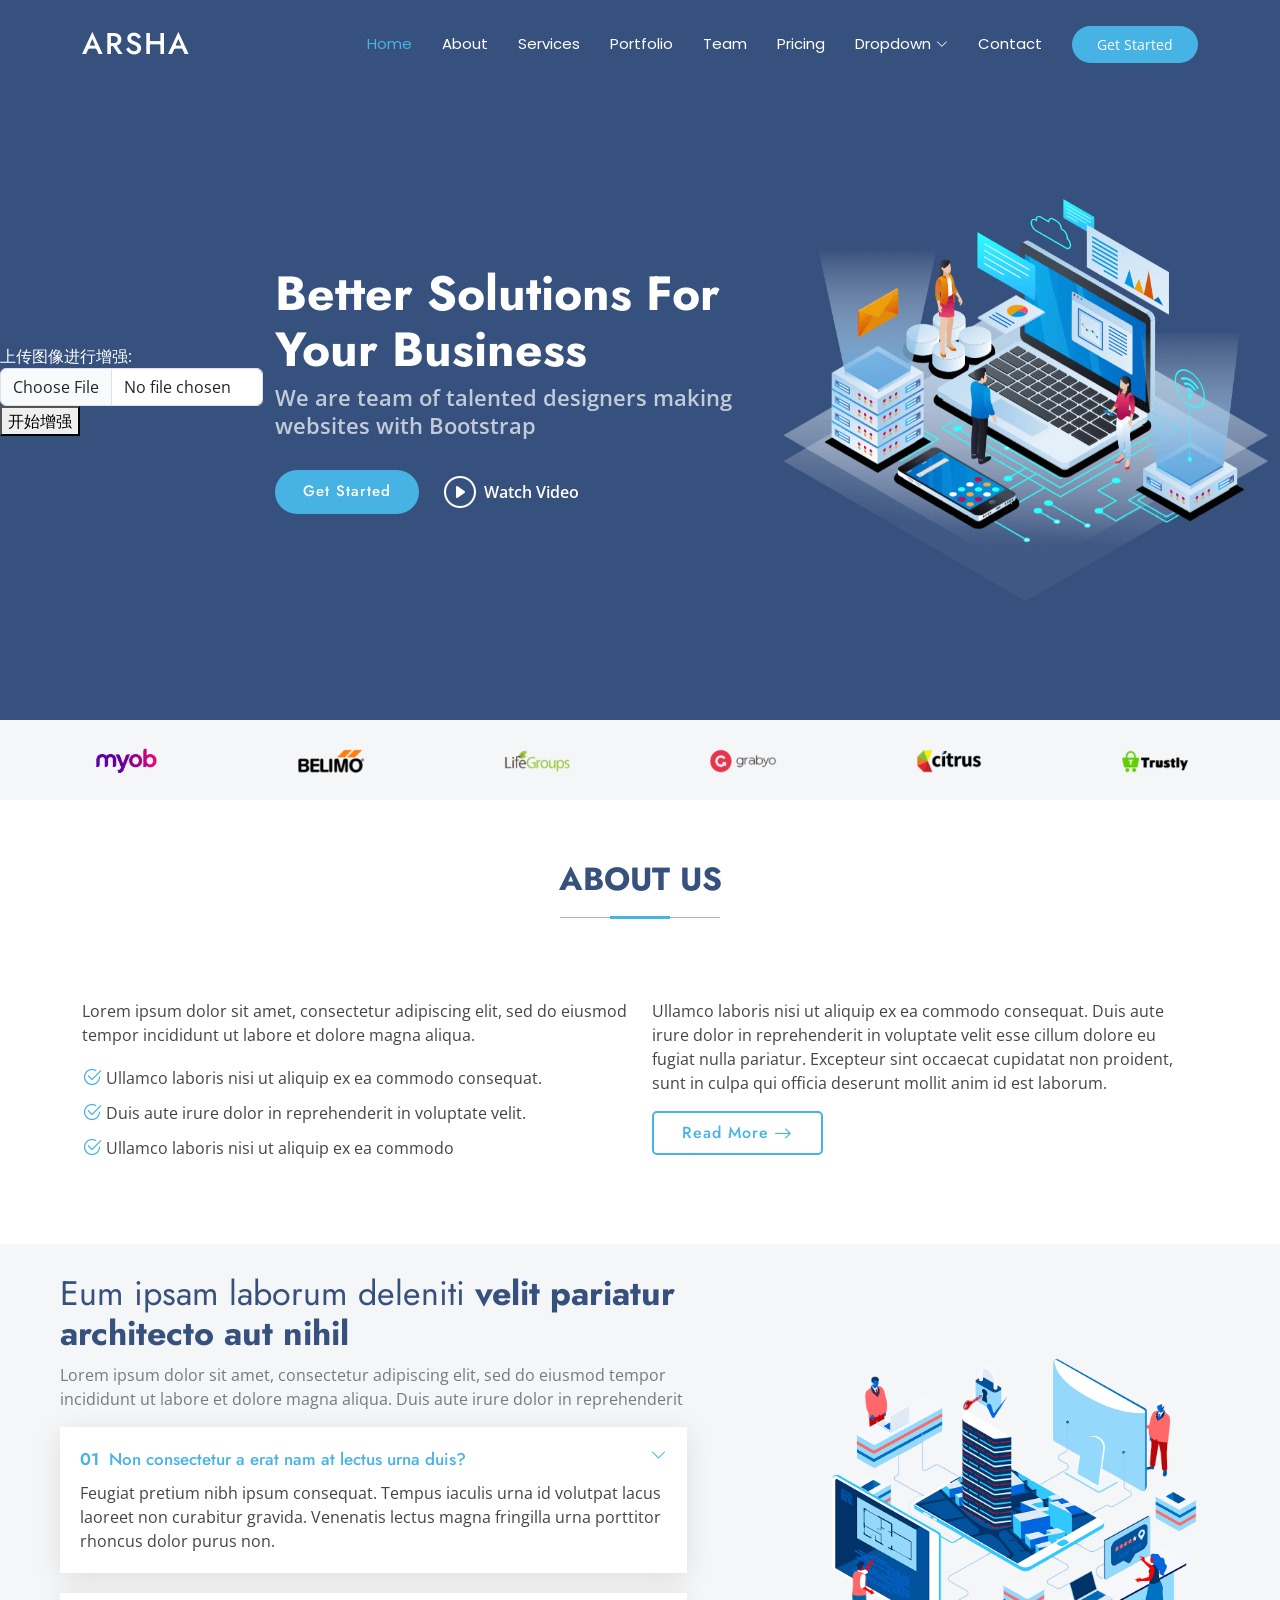
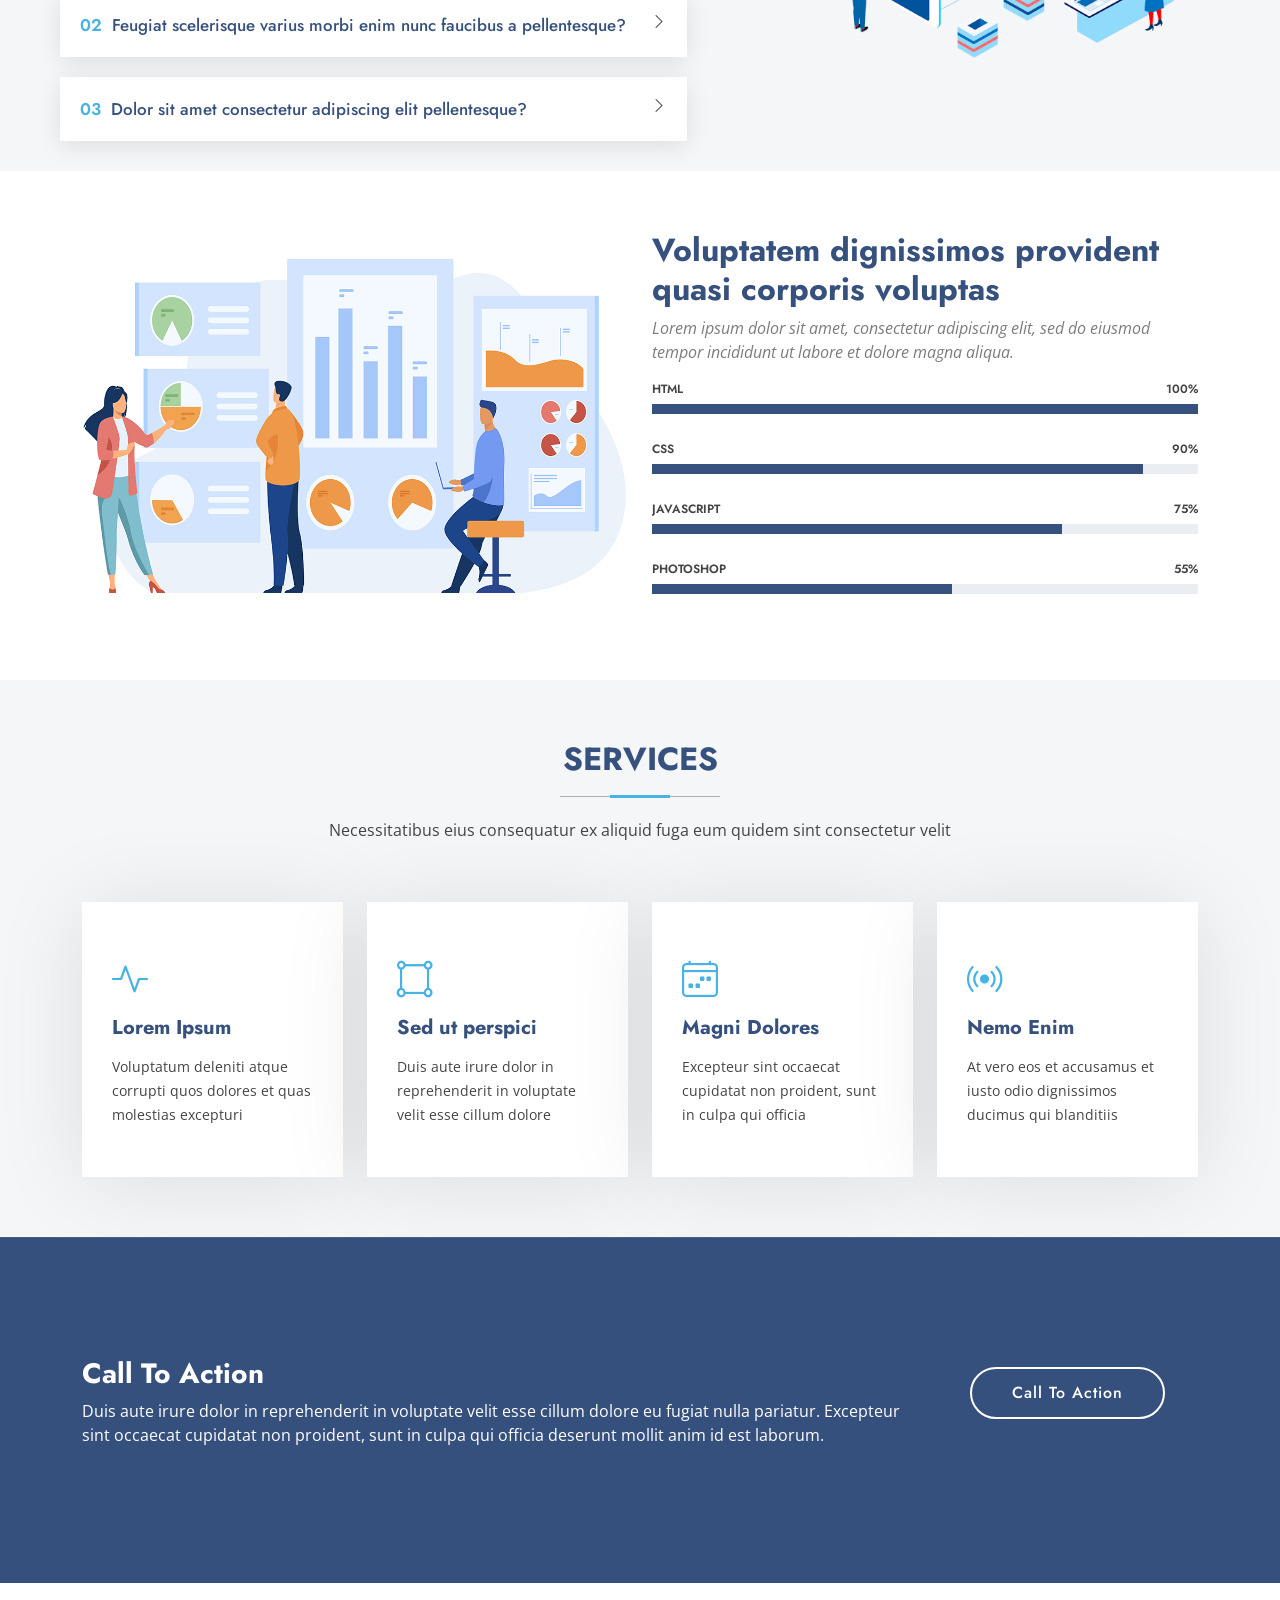
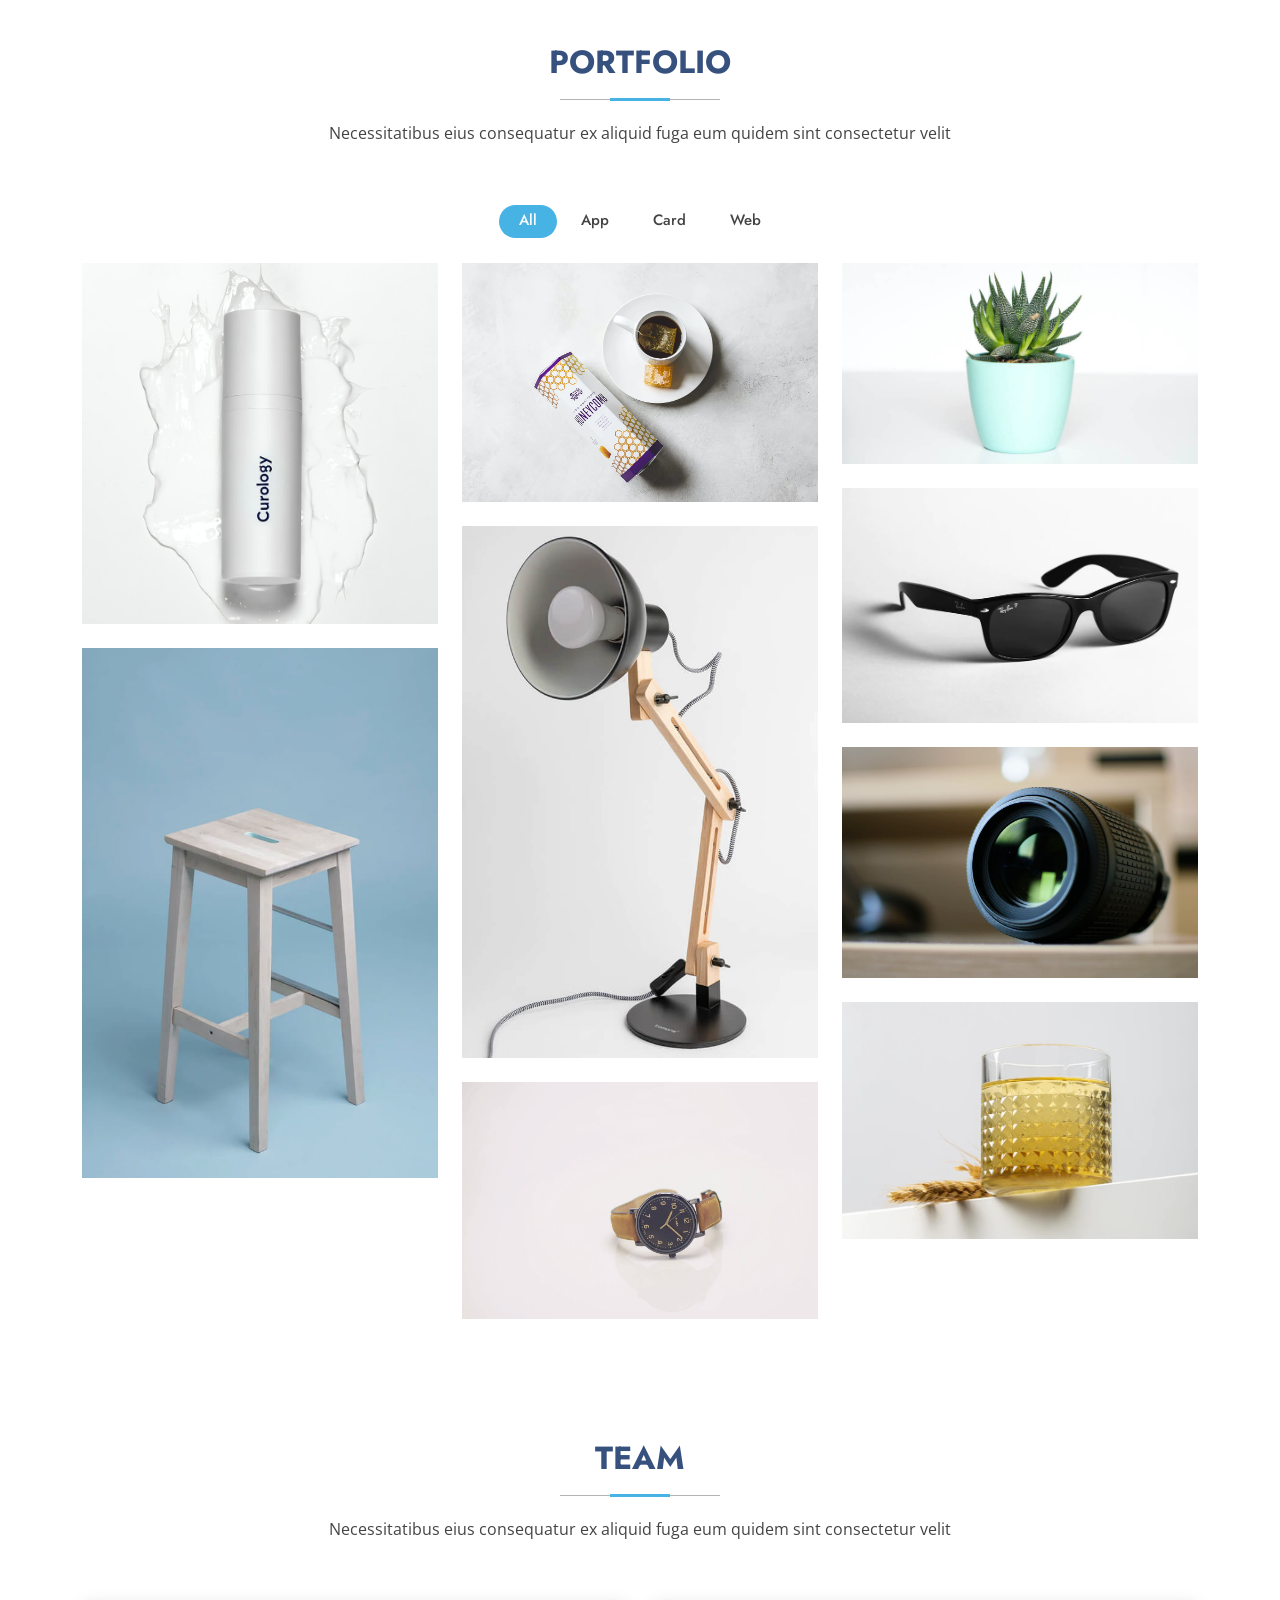
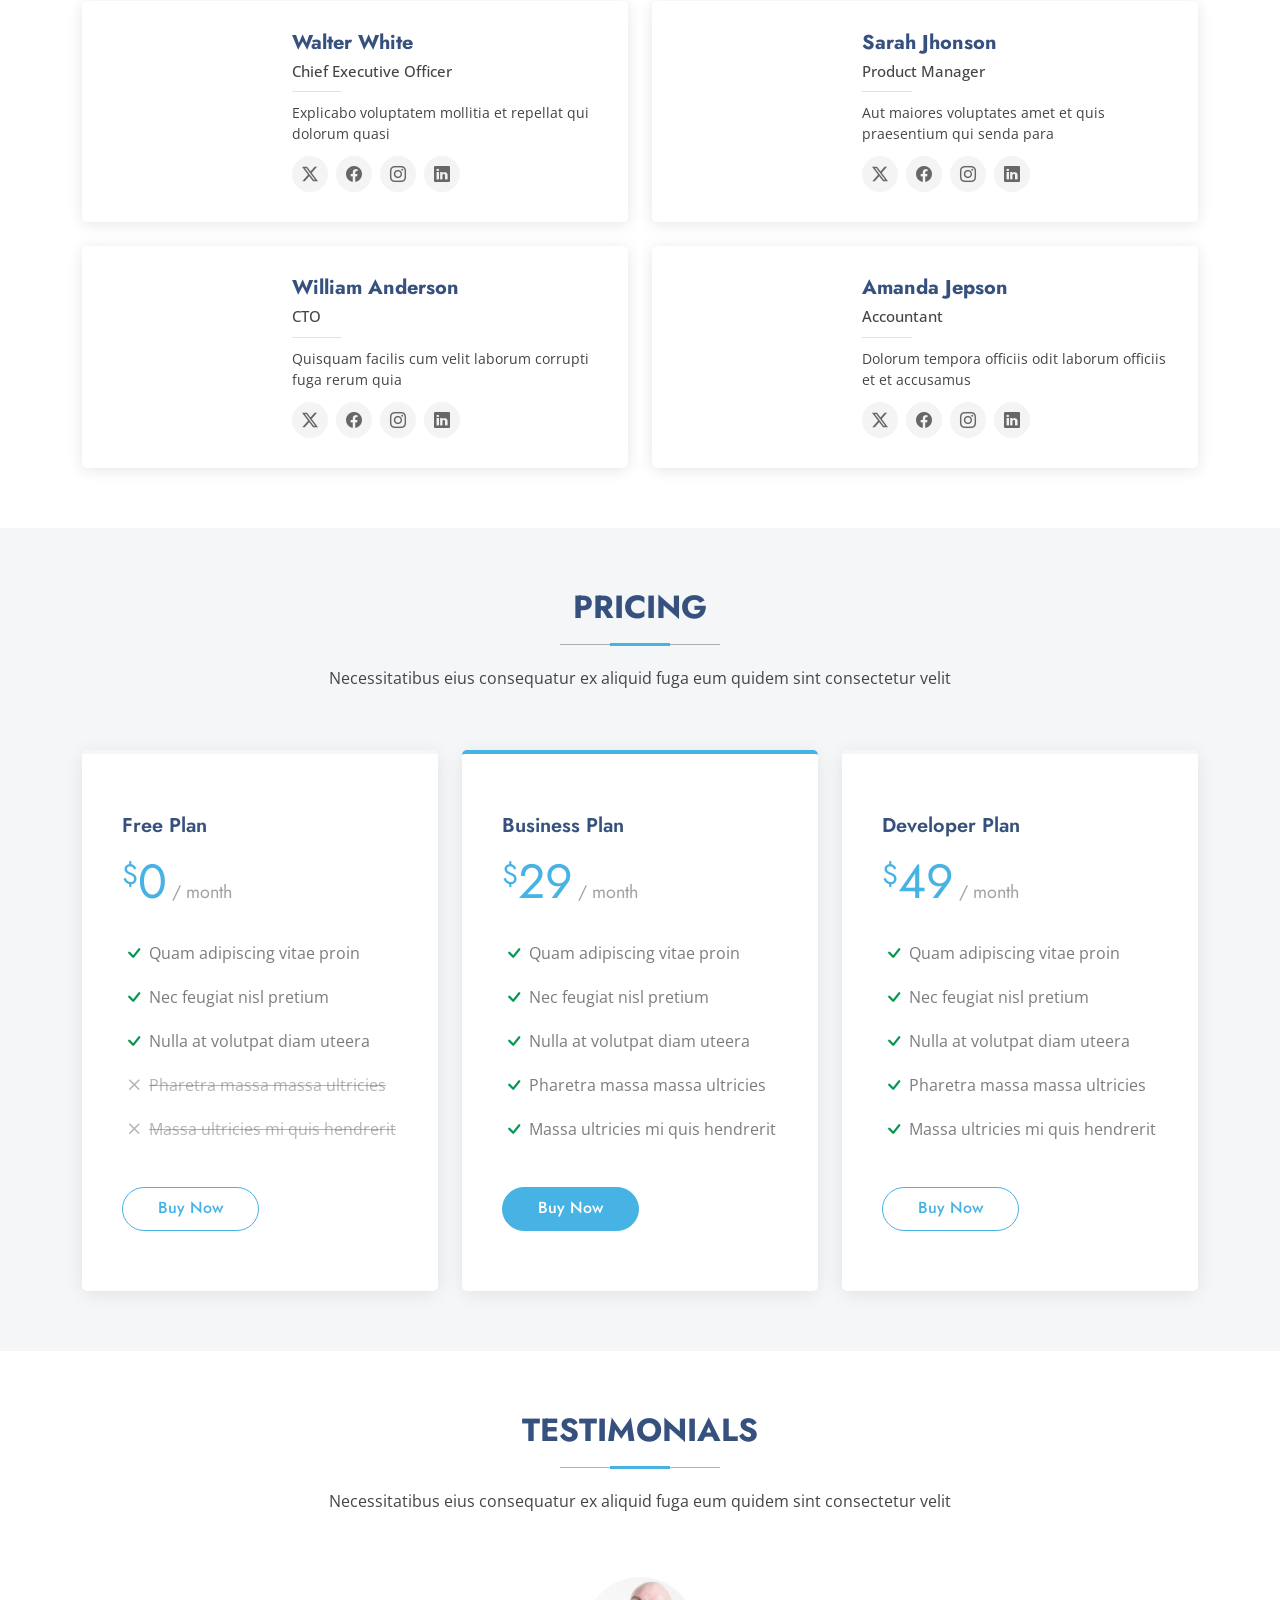
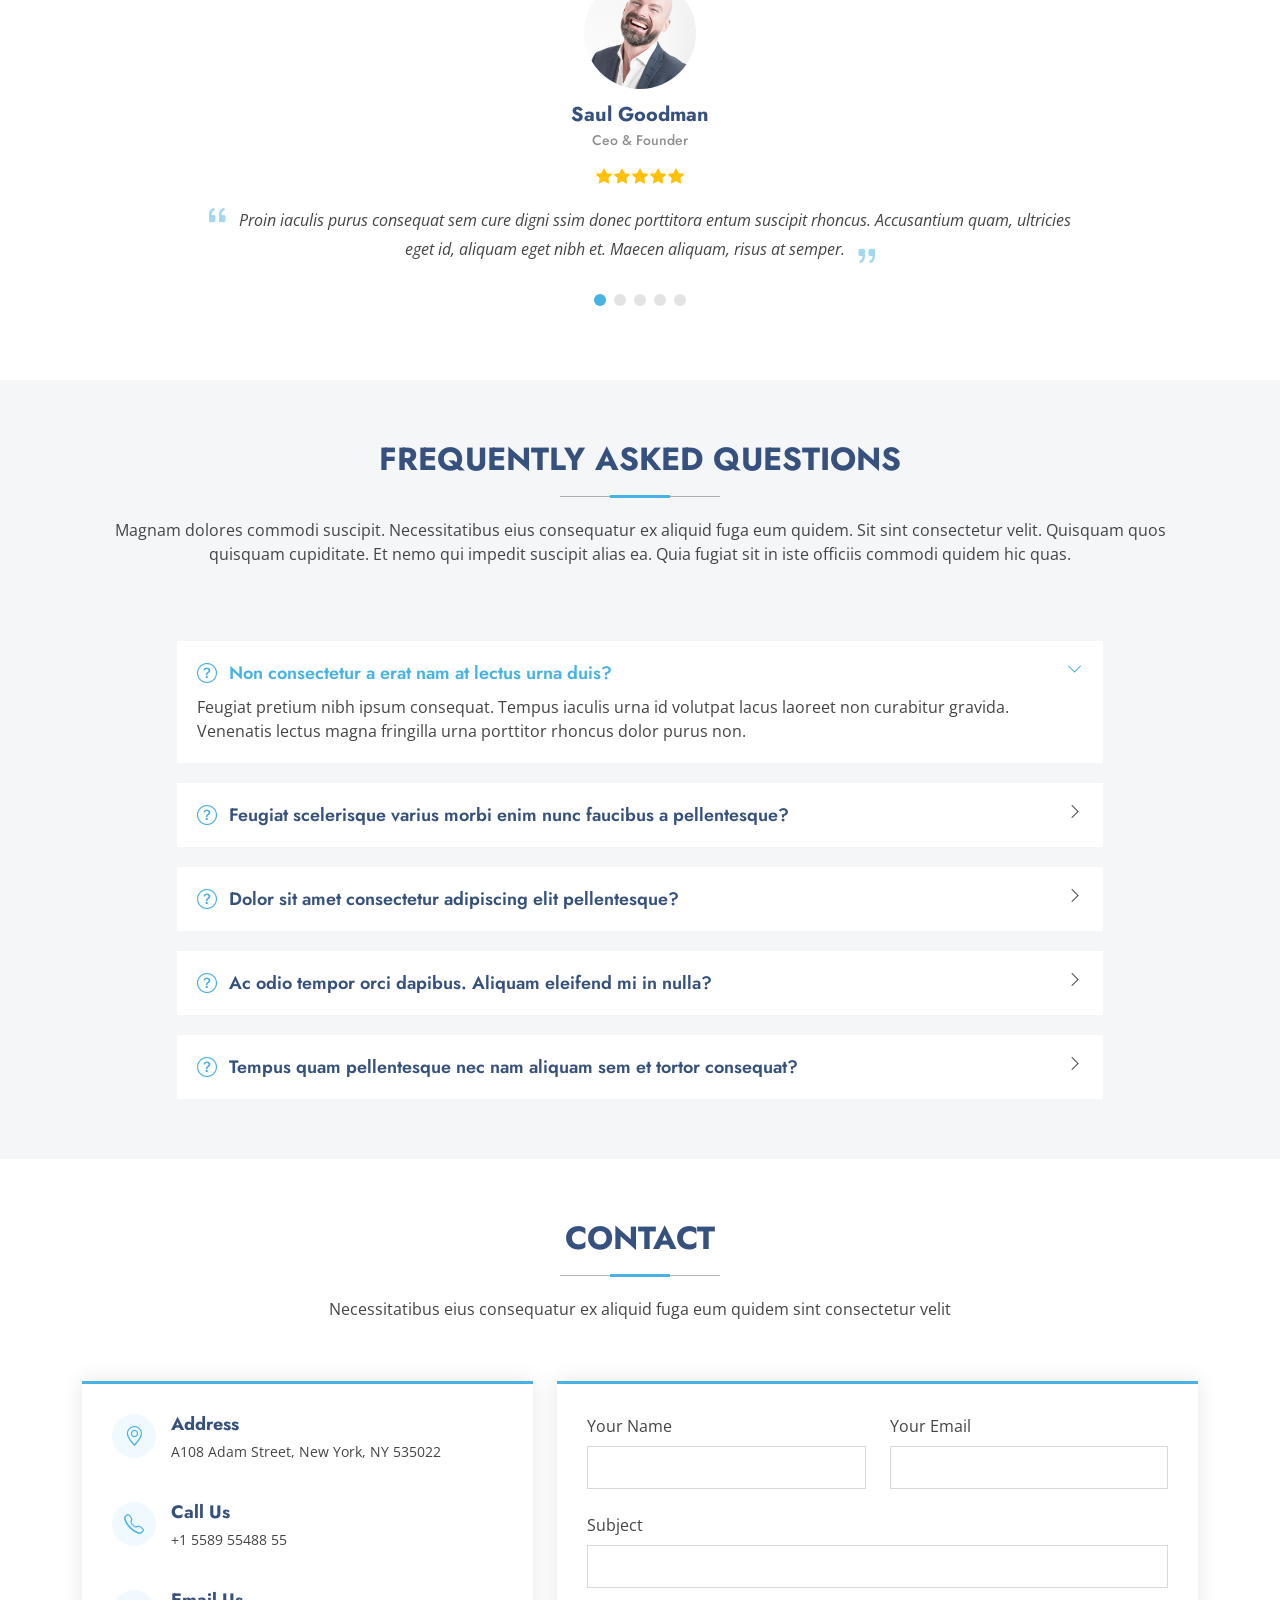
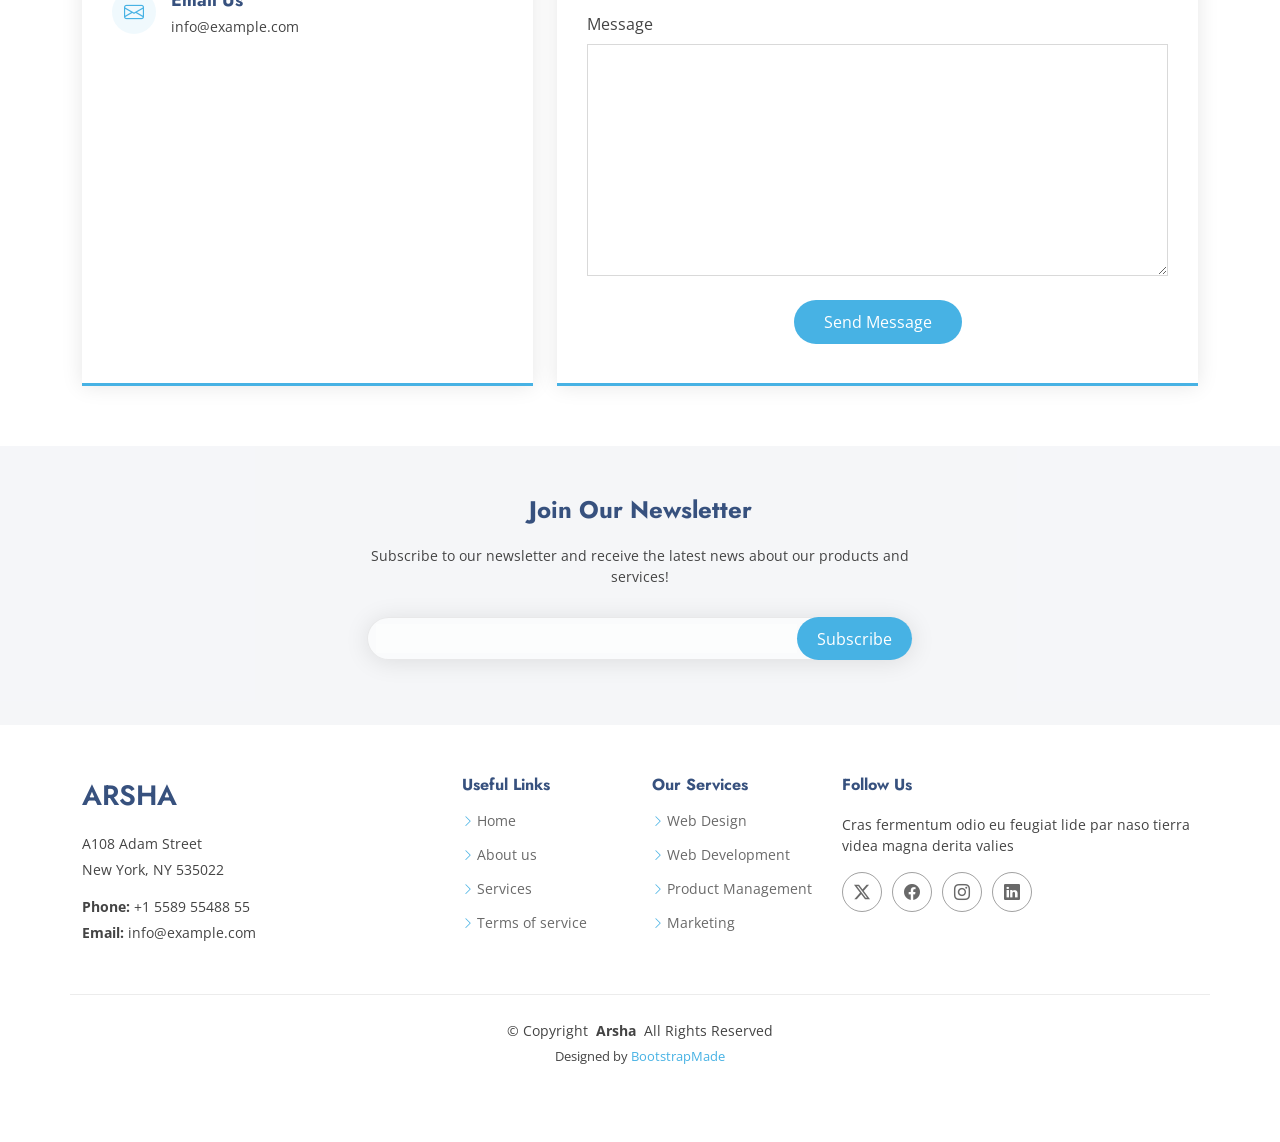
==== commit 8ea9e835: "平台前端添加上传按钮" ====
--- a/templates/index.html
+++ b/templates/index.html
@@ -89,6 +89,19 @@
 
     <!-- Hero Section -->
     <section id="hero" class="hero section dark-background">
+        <!-- 图像增强上传表单 -->
+        <form action="/enhance" method="POST" enctype="multipart/form-data" id="enhance-form">
+            <div class="form-group">
+                <label for="image-upload">上传图像进行增强:</label>
+                <input type="file" name="image" id="image-upload" accept="image/*" class="form-control">
+            </div>
+            <button type="submit" class="btn-getstarted">开始增强</button>
+        </form>
+
+        <!-- 显示增强后的图像 -->
+        <div id="enhanced-image">
+            <!-- 图像增强结果会在这里展示 -->
+        </div>
 
         <div class="container">
             <div class="row gy-4">
@@ -153,14 +166,22 @@
                     }
                 </script>
                 <div class="swiper-wrapper align-items-center">
-                    <div class="swiper-slide"><img src="../static/assets/img/clients/client-1.png" class="img-fluid" alt=""></div>
-                    <div class="swiper-slide"><img src="../static/assets/img/clients/client-2.png" class="img-fluid" alt=""></div>
-                    <div class="swiper-slide"><img src="../static/assets/img/clients/client-3.png" class="img-fluid" alt=""></div>
-                    <div class="swiper-slide"><img src="../static/assets/img/clients/client-4.png" class="img-fluid" alt=""></div>
-                    <div class="swiper-slide"><img src="../static/assets/img/clients/client-5.png" class="img-fluid" alt=""></div>
-                    <div class="swiper-slide"><img src="../static/assets/img/clients/client-6.png" class="img-fluid" alt=""></div>
-                    <div class="swiper-slide"><img src="../static/assets/img/clients/client-7.png" class="img-fluid" alt=""></div>
-                    <div class="swiper-slide"><img src="../static/assets/img/clients/client-8.png" class="img-fluid" alt=""></div>
+                    <div class="swiper-slide"><img src="../static/assets/img/clients/client-1.png" class="img-fluid"
+                                                   alt=""></div>
+                    <div class="swiper-slide"><img src="../static/assets/img/clients/client-2.png" class="img-fluid"
+                                                   alt=""></div>
+                    <div class="swiper-slide"><img src="../static/assets/img/clients/client-3.png" class="img-fluid"
+                                                   alt=""></div>
+                    <div class="swiper-slide"><img src="../static/assets/img/clients/client-4.png" class="img-fluid"
+                                                   alt=""></div>
+                    <div class="swiper-slide"><img src="../static/assets/img/clients/client-5.png" class="img-fluid"
+                                                   alt=""></div>
+                    <div class="swiper-slide"><img src="../static/assets/img/clients/client-6.png" class="img-fluid"
+                                                   alt=""></div>
+                    <div class="swiper-slide"><img src="../static/assets/img/clients/client-7.png" class="img-fluid"
+                                                   alt=""></div>
+                    <div class="swiper-slide"><img src="../static/assets/img/clients/client-8.png" class="img-fluid"
+                                                   alt=""></div>
                 </div>
             </div>
 
@@ -267,7 +288,8 @@
                 </div>
 
                 <div class="col-lg-5 order-1 order-lg-2 why-us-img">
-                    <img src="../static/assets/img/why-us.png" class="img-fluid" alt="" data-aos="zoom-in" data-aos-delay="100">
+                    <img src="../static/assets/img/why-us.png" class="img-fluid" alt="" data-aos="zoom-in"
+                         data-aos-delay="100">
                 </div>
             </div>
 
@@ -434,7 +456,8 @@
                 <div class="row gy-4 isotope-container" data-aos="fade-up" data-aos-delay="200">
 
                     <div class="col-lg-4 col-md-6 portfolio-item isotope-item filter-app">
-                        <img src="../static/assets/img/masonry-portfolio/masonry-portfolio-1.jpg" class="img-fluid" alt="">
+                        <img src="../static/assets/img/masonry-portfolio/masonry-portfolio-1.jpg" class="img-fluid"
+                             alt="">
                         <div class="portfolio-info">
                             <h4>App 1</h4>
                             <p>Lorem ipsum, dolor sit</p>
@@ -447,7 +470,8 @@
                     </div><!-- End Portfolio Item -->
 
                     <div class="col-lg-4 col-md-6 portfolio-item isotope-item filter-product">
-                        <img src="../static/assets/img/masonry-portfolio/masonry-portfolio-2.jpg" class="img-fluid" alt="">
+                        <img src="../static/assets/img/masonry-portfolio/masonry-portfolio-2.jpg" class="img-fluid"
+                             alt="">
                         <div class="portfolio-info">
                             <h4>Product 1</h4>
                             <p>Lorem ipsum, dolor sit</p>
@@ -460,7 +484,8 @@
                     </div><!-- End Portfolio Item -->
 
                     <div class="col-lg-4 col-md-6 portfolio-item isotope-item filter-branding">
-                        <img src="../static/assets/img/masonry-portfolio/masonry-portfolio-3.jpg" class="img-fluid" alt="">
+                        <img src="../static/assets/img/masonry-portfolio/masonry-portfolio-3.jpg" class="img-fluid"
+                             alt="">
                         <div class="portfolio-info">
                             <h4>Branding 1</h4>
                             <p>Lorem ipsum, dolor sit</p>
@@ -473,7 +498,8 @@
                     </div><!-- End Portfolio Item -->
 
                     <div class="col-lg-4 col-md-6 portfolio-item isotope-item filter-app">
-                        <img src="../static/assets/img/masonry-portfolio/masonry-portfolio-4.jpg" class="img-fluid" alt="">
+                        <img src="../static/assets/img/masonry-portfolio/masonry-portfolio-4.jpg" class="img-fluid"
+                             alt="">
                         <div class="portfolio-info">
                             <h4>App 2</h4>
                             <p>Lorem ipsum, dolor sit</p>
@@ -486,7 +512,8 @@
                     </div><!-- End Portfolio Item -->
 
                     <div class="col-lg-4 col-md-6 portfolio-item isotope-item filter-product">
-                        <img src="../static/assets/img/masonry-portfolio/masonry-portfolio-5.jpg" class="img-fluid" alt="">
+                        <img src="../static/assets/img/masonry-portfolio/masonry-portfolio-5.jpg" class="img-fluid"
+                             alt="">
                         <div class="portfolio-info">
                             <h4>Product 2</h4>
                             <p>Lorem ipsum, dolor sit</p>
@@ -499,7 +526,8 @@
                     </div><!-- End Portfolio Item -->
 
                     <div class="col-lg-4 col-md-6 portfolio-item isotope-item filter-branding">
-                        <img src="../static/assets/img/masonry-portfolio/masonry-portfolio-6.jpg" class="img-fluid" alt="">
+                        <img src="../static/assets/img/masonry-portfolio/masonry-portfolio-6.jpg" class="img-fluid"
+                             alt="">
                         <div class="portfolio-info">
                             <h4>Branding 2</h4>
                             <p>Lorem ipsum, dolor sit</p>
@@ -512,7 +540,8 @@
                     </div><!-- End Portfolio Item -->
 
                     <div class="col-lg-4 col-md-6 portfolio-item isotope-item filter-app">
-                        <img src="../static/assets/img/masonry-portfolio/masonry-portfolio-7.jpg" class="img-fluid" alt="">
+                        <img src="../static/assets/img/masonry-portfolio/masonry-portfolio-7.jpg" class="img-fluid"
+                             alt="">
                         <div class="portfolio-info">
                             <h4>App 3</h4>
                             <p>Lorem ipsum, dolor sit</p>
@@ -525,7 +554,8 @@
                     </div><!-- End Portfolio Item -->
 
                     <div class="col-lg-4 col-md-6 portfolio-item isotope-item filter-product">
-                        <img src="../static/assets/img/masonry-portfolio/masonry-portfolio-8.jpg" class="img-fluid" alt="">
+                        <img src="../static/assets/img/masonry-portfolio/masonry-portfolio-8.jpg" class="img-fluid"
+                             alt="">
                         <div class="portfolio-info">
                             <h4>Product 3</h4>
                             <p>Lorem ipsum, dolor sit</p>
@@ -538,7 +568,8 @@
                     </div><!-- End Portfolio Item -->
 
                     <div class="col-lg-4 col-md-6 portfolio-item isotope-item filter-branding">
-                        <img src="../static/assets/img/masonry-portfolio/masonry-portfolio-9.jpg" class="img-fluid" alt="">
+                        <img src="../static/assets/img/masonry-portfolio/masonry-portfolio-9.jpg" class="img-fluid"
+                             alt="">
                         <div class="portfolio-info">
                             <h4>Branding 3</h4>
                             <p>Lorem ipsum, dolor sit</p>
@@ -740,7 +771,8 @@
 
                     <div class="swiper-slide">
                         <div class="testimonial-item">
-                            <img src="../static/assets/img/testimonials/testimonials-1.jpg" class="testimonial-img" alt="">
+                            <img src="../static/assets/img/testimonials/testimonials-1.jpg" class="testimonial-img"
+                                 alt="">
                             <h3>Saul Goodman</h3>
                             <h4>Ceo &amp; Founder</h4>
                             <div class="stars">
@@ -758,7 +790,8 @@
 
                     <div class="swiper-slide">
                         <div class="testimonial-item">
-                            <img src="../static/assets/img/testimonials/testimonials-2.jpg" class="testimonial-img" alt="">
+                            <img src="../static/assets/img/testimonials/testimonials-2.jpg" class="testimonial-img"
+                                 alt="">
                             <h3>Sara Wilsson</h3>
                             <h4>Designer</h4>
                             <div class="stars">
@@ -776,7 +809,8 @@
 
                     <div class="swiper-slide">
                         <div class="testimonial-item">
-                            <img src="../static/assets/img/testimonials/testimonials-3.jpg" class="testimonial-img" alt="">
+                            <img src="../static/assets/img/testimonials/testimonials-3.jpg" class="testimonial-img"
+                                 alt="">
                             <h3>Jena Karlis</h3>
                             <h4>Store Owner</h4>
                             <div class="stars">
@@ -794,7 +828,8 @@
 
                     <div class="swiper-slide">
                         <div class="testimonial-item">
-                            <img src="../static/assets/img/testimonials/testimonials-4.jpg" class="testimonial-img" alt="">
+                            <img src="../static/assets/img/testimonials/testimonials-4.jpg" class="testimonial-img"
+                                 alt="">
                             <h3>Matt Brandon</h3>
                             <h4>Freelancer</h4>
                             <div class="stars">
@@ -812,7 +847,8 @@
 
                     <div class="swiper-slide">
                         <div class="testimonial-item">
-                            <img src="../static/assets/img/testimonials/testimonials-5.jpg" class="testimonial-img" alt="">
+                            <img src="../static/assets/img/testimonials/testimonials-5.jpg" class="testimonial-img"
+                                 alt="">
                             <h3>John Larson</h3>
                             <h4>Entrepreneur</h4>
                             <div class="stars">
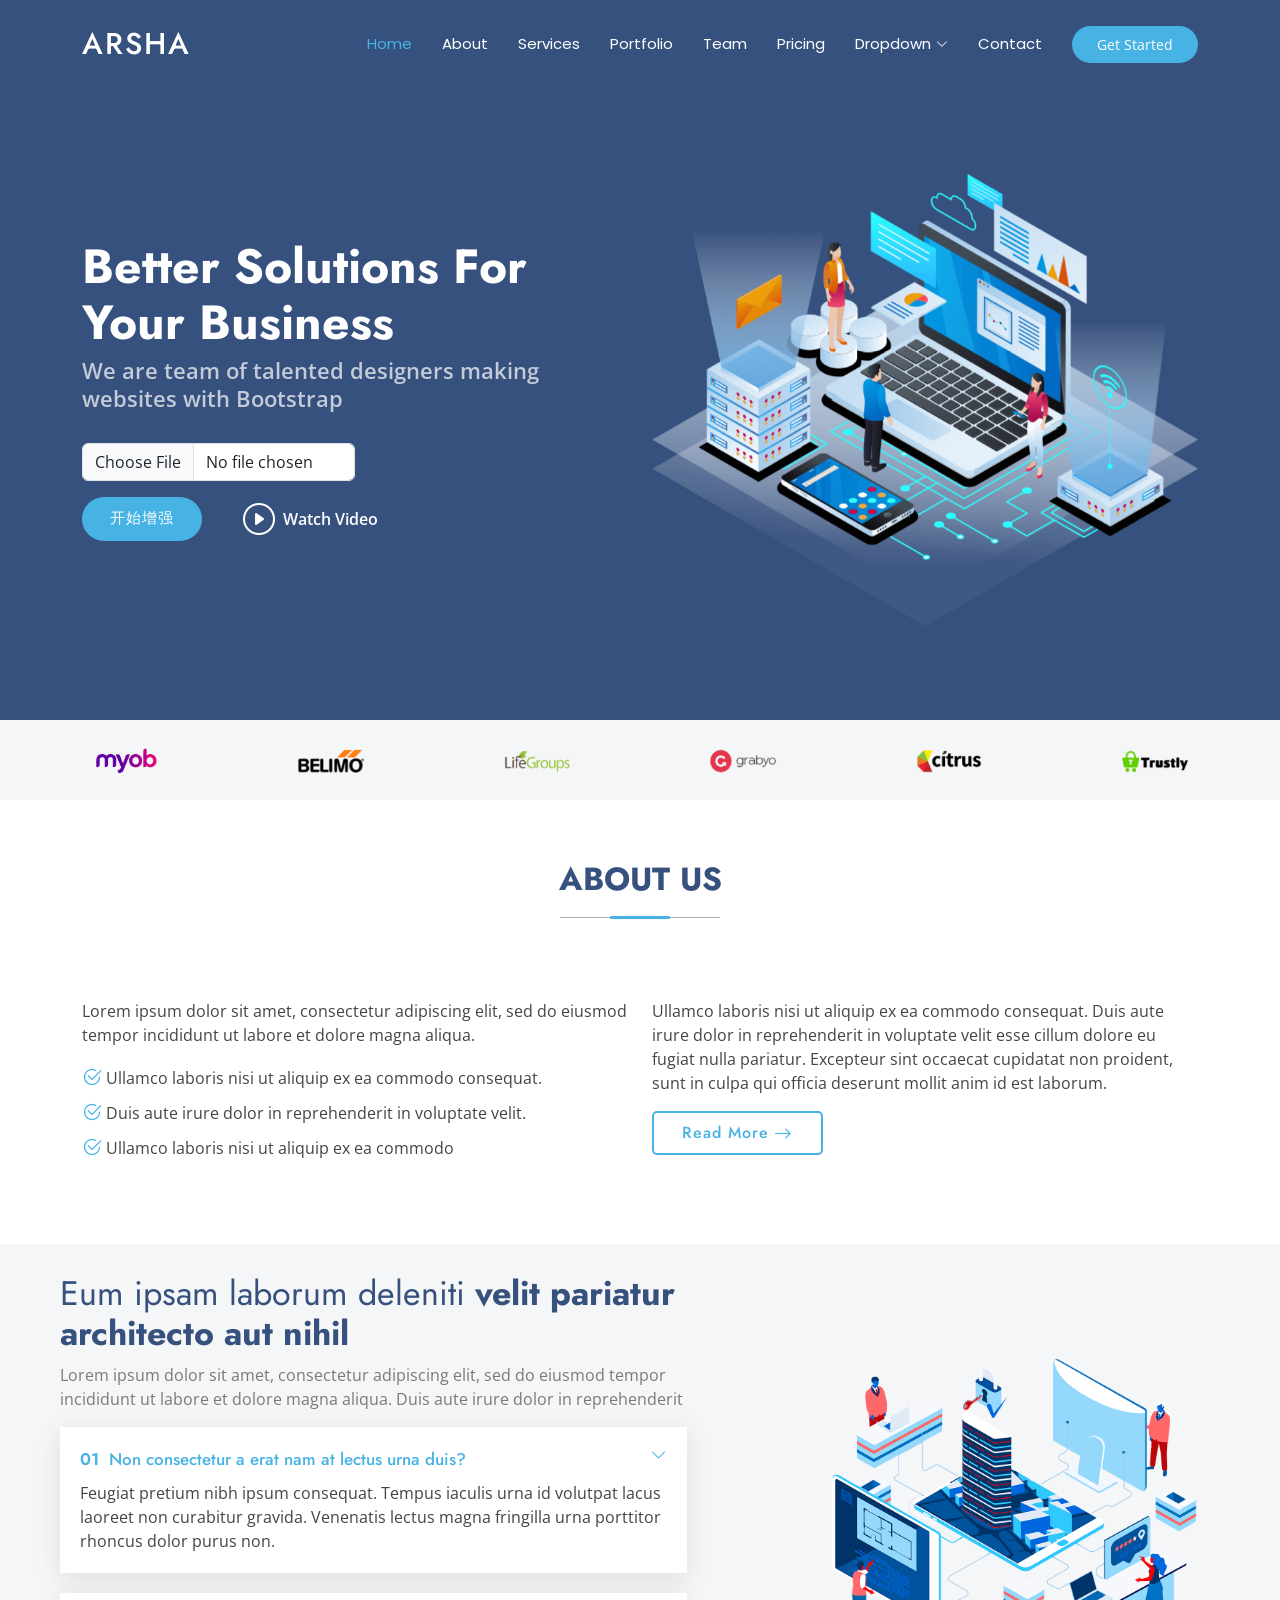
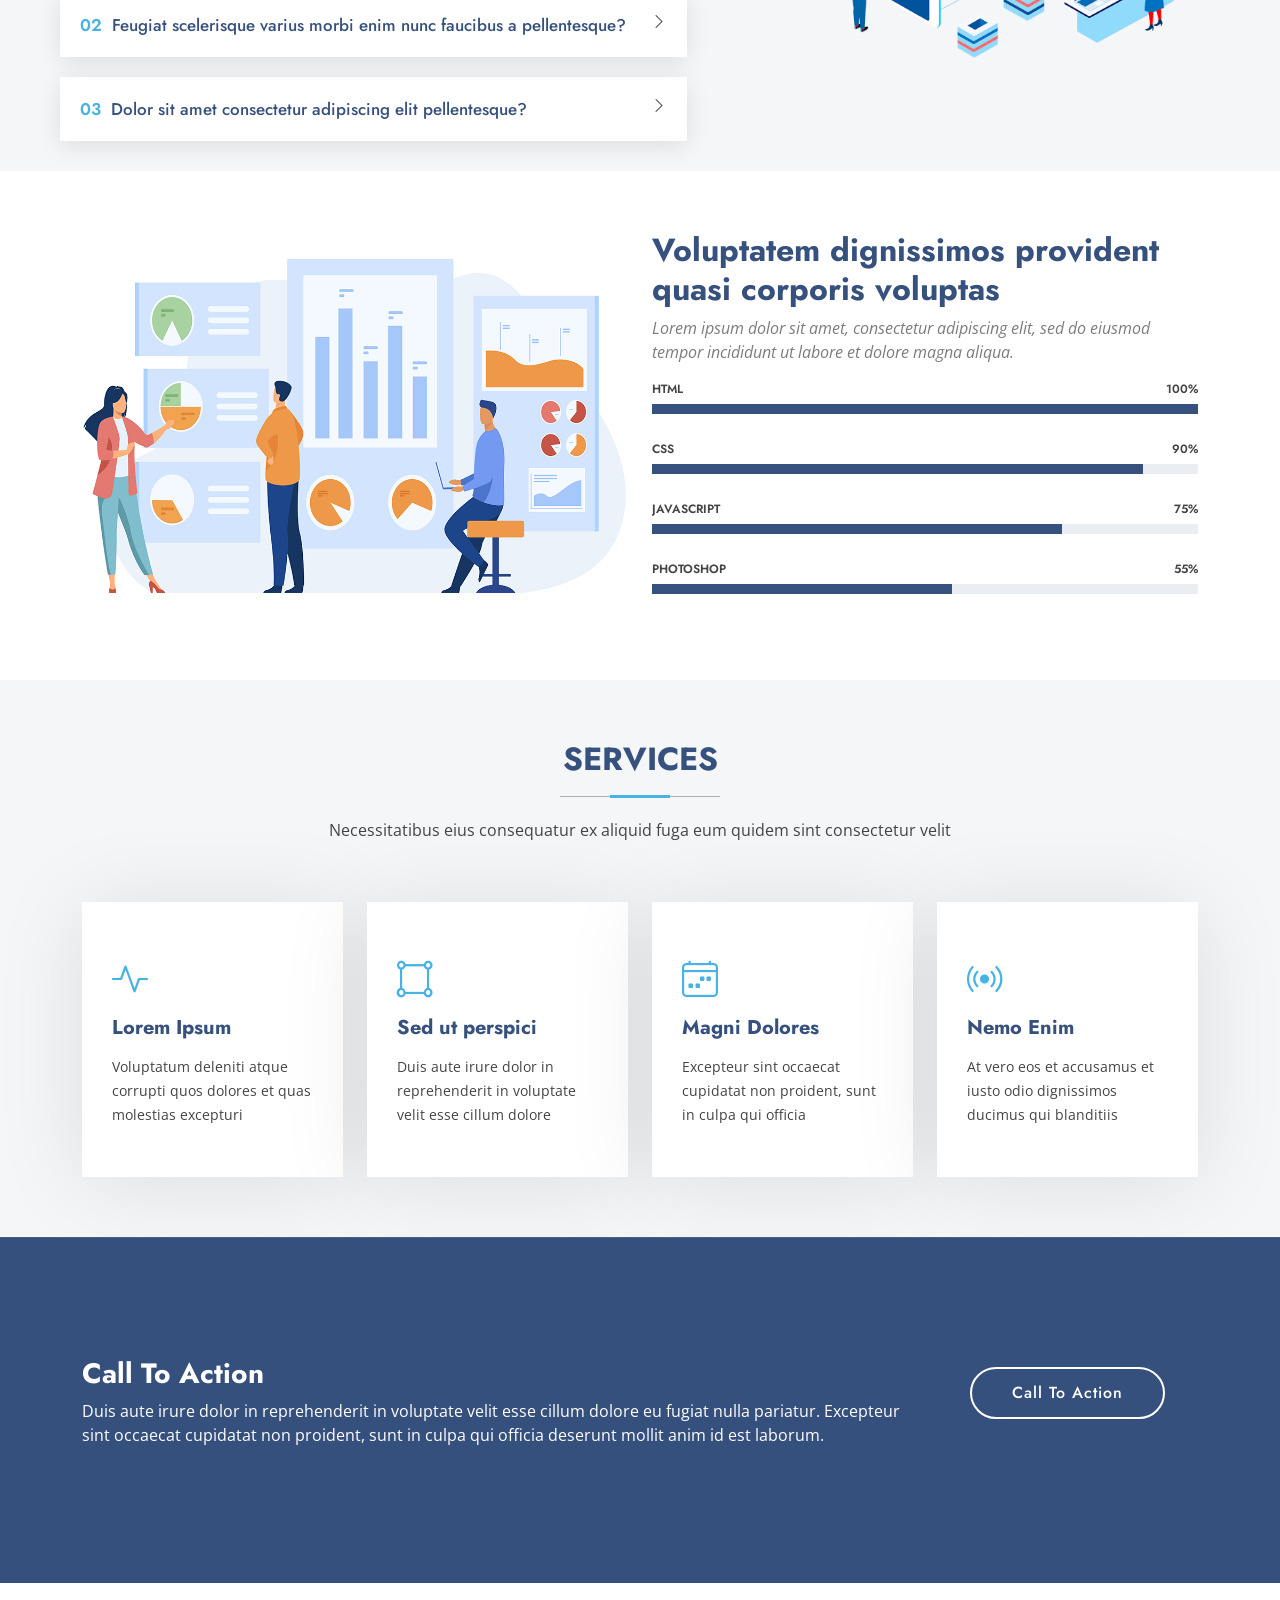
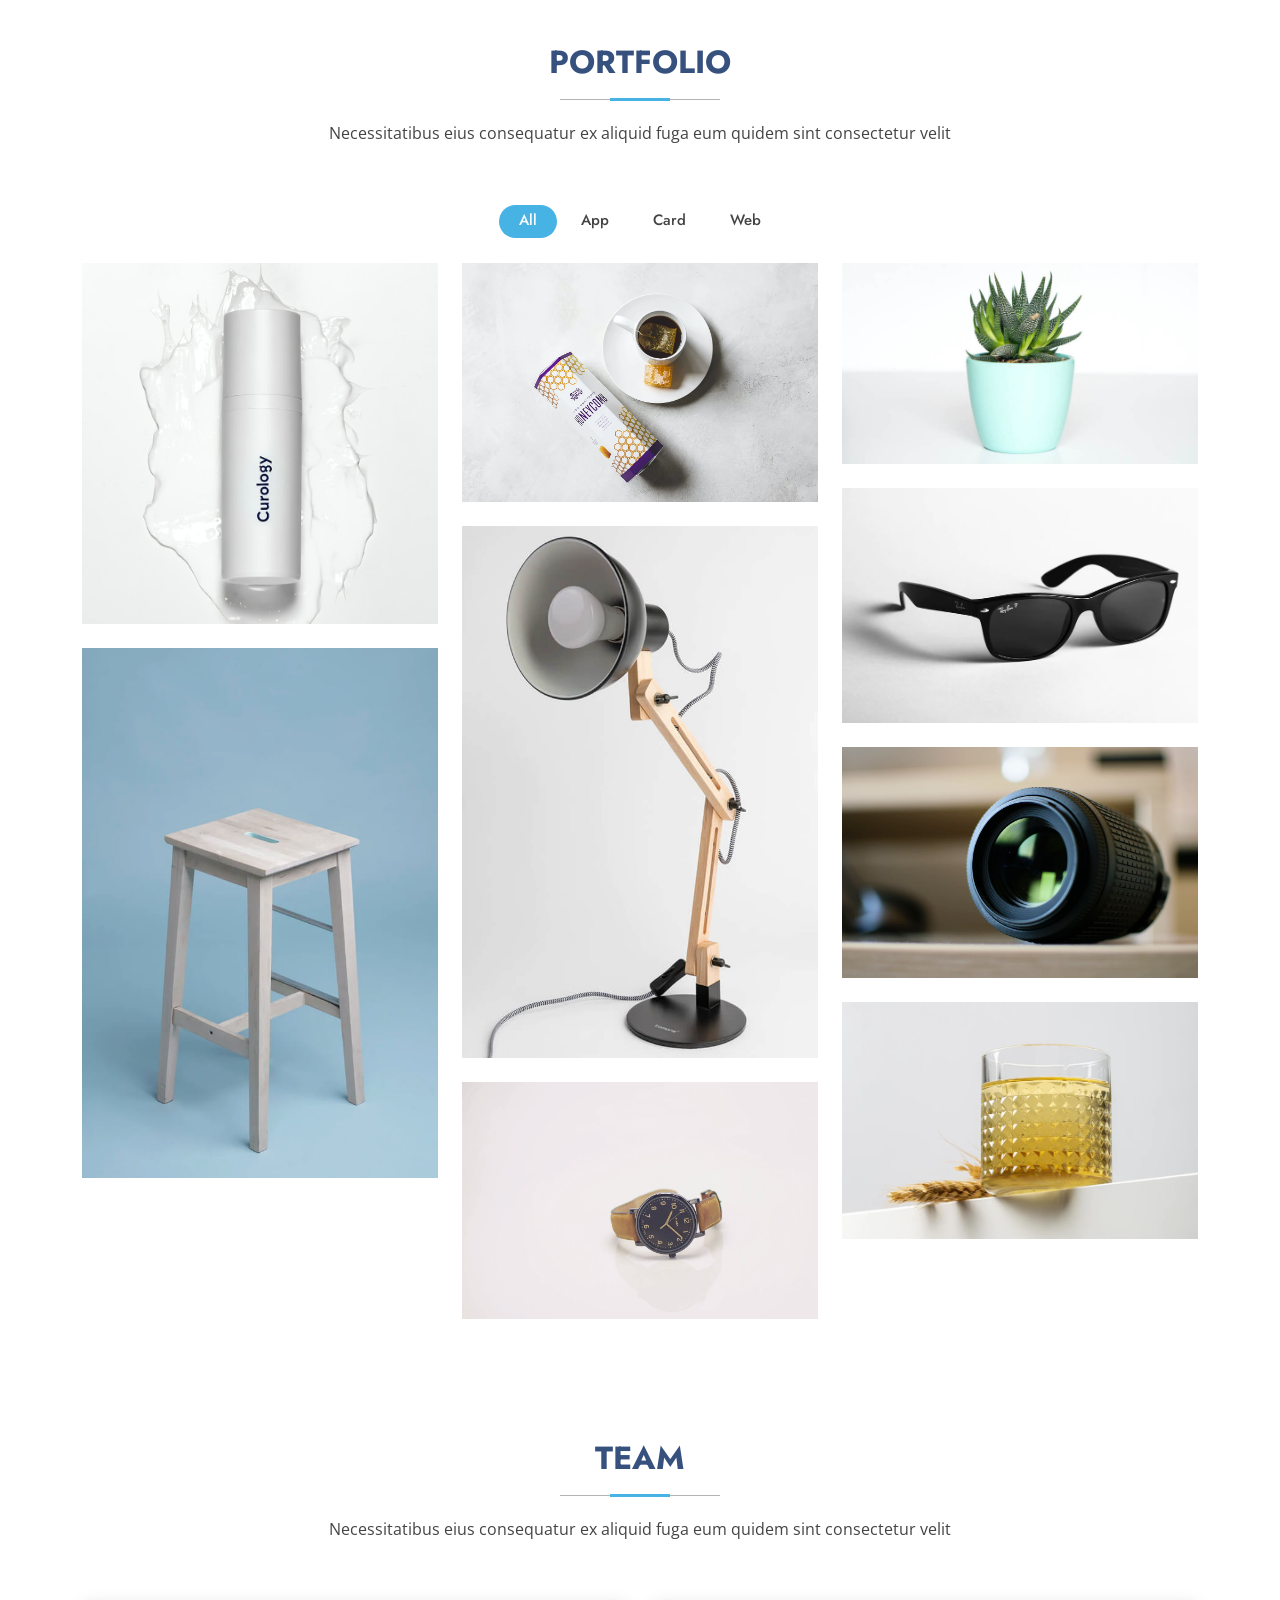
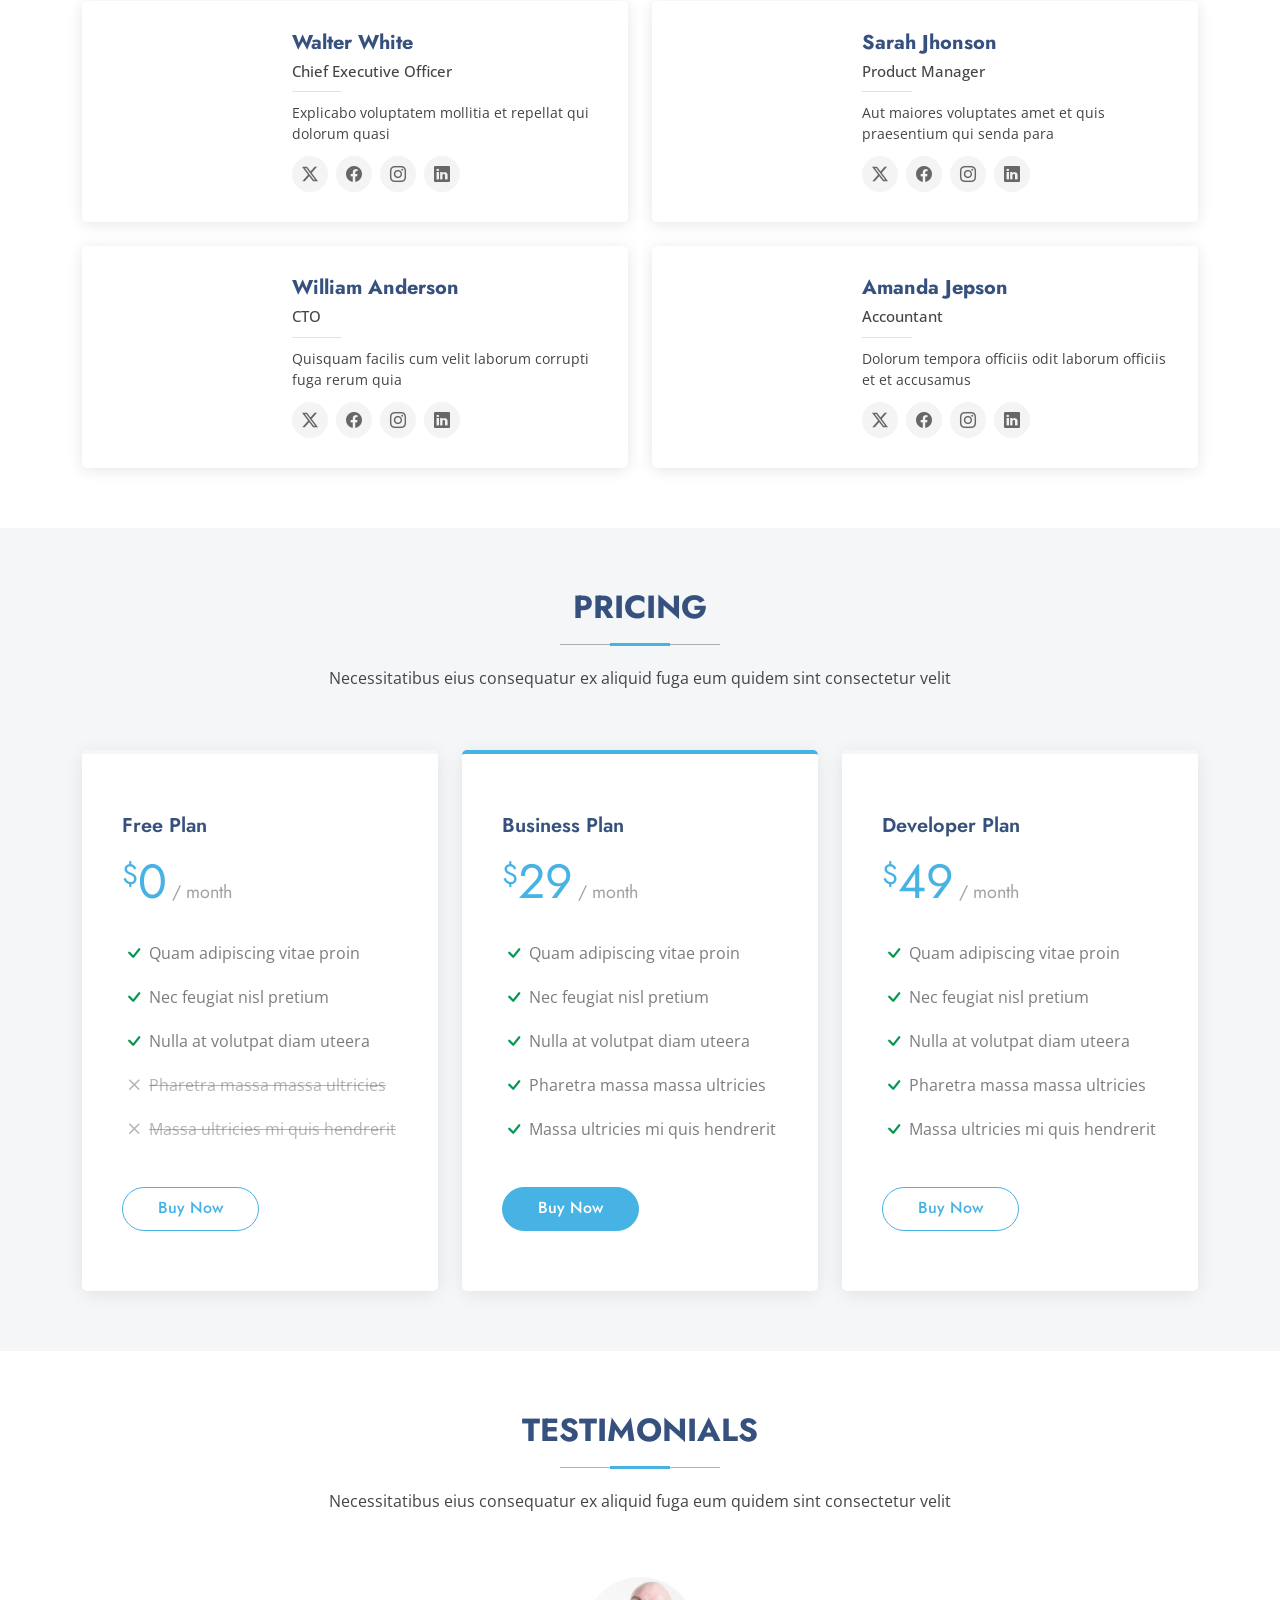
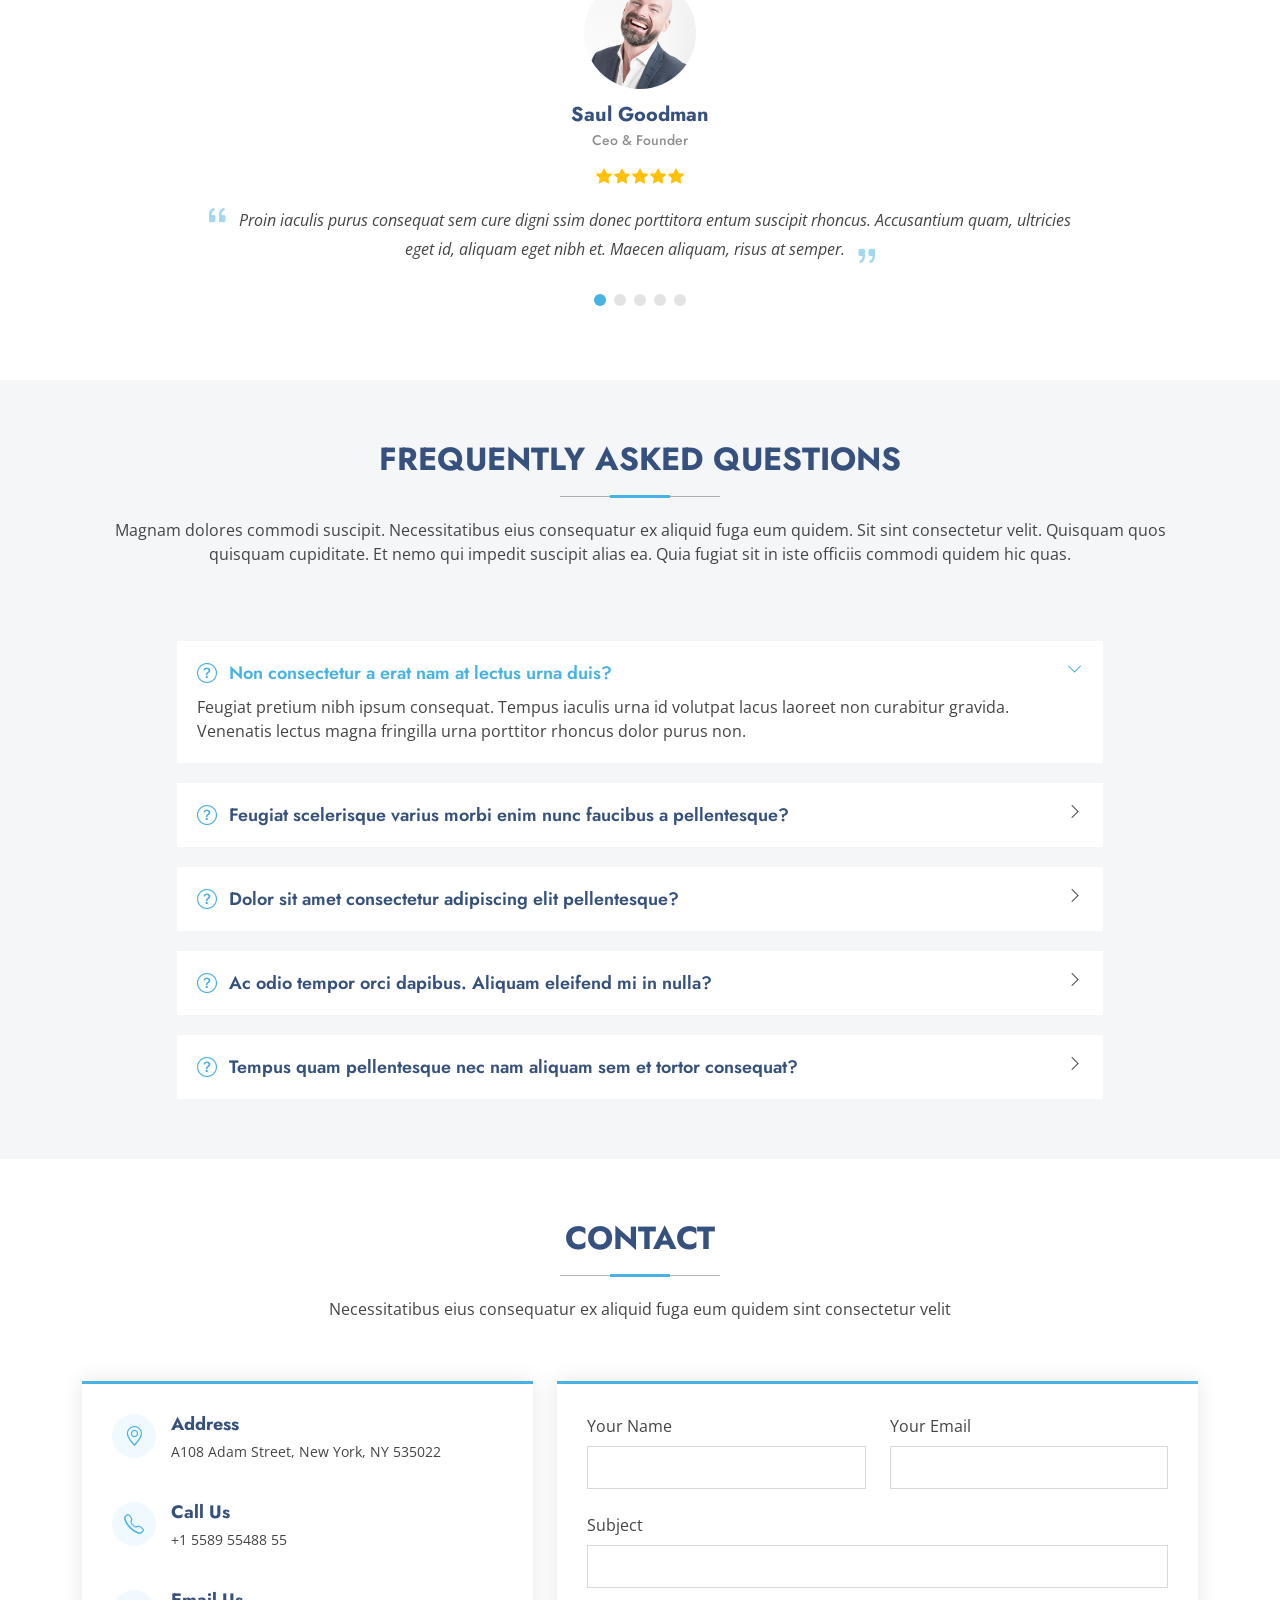
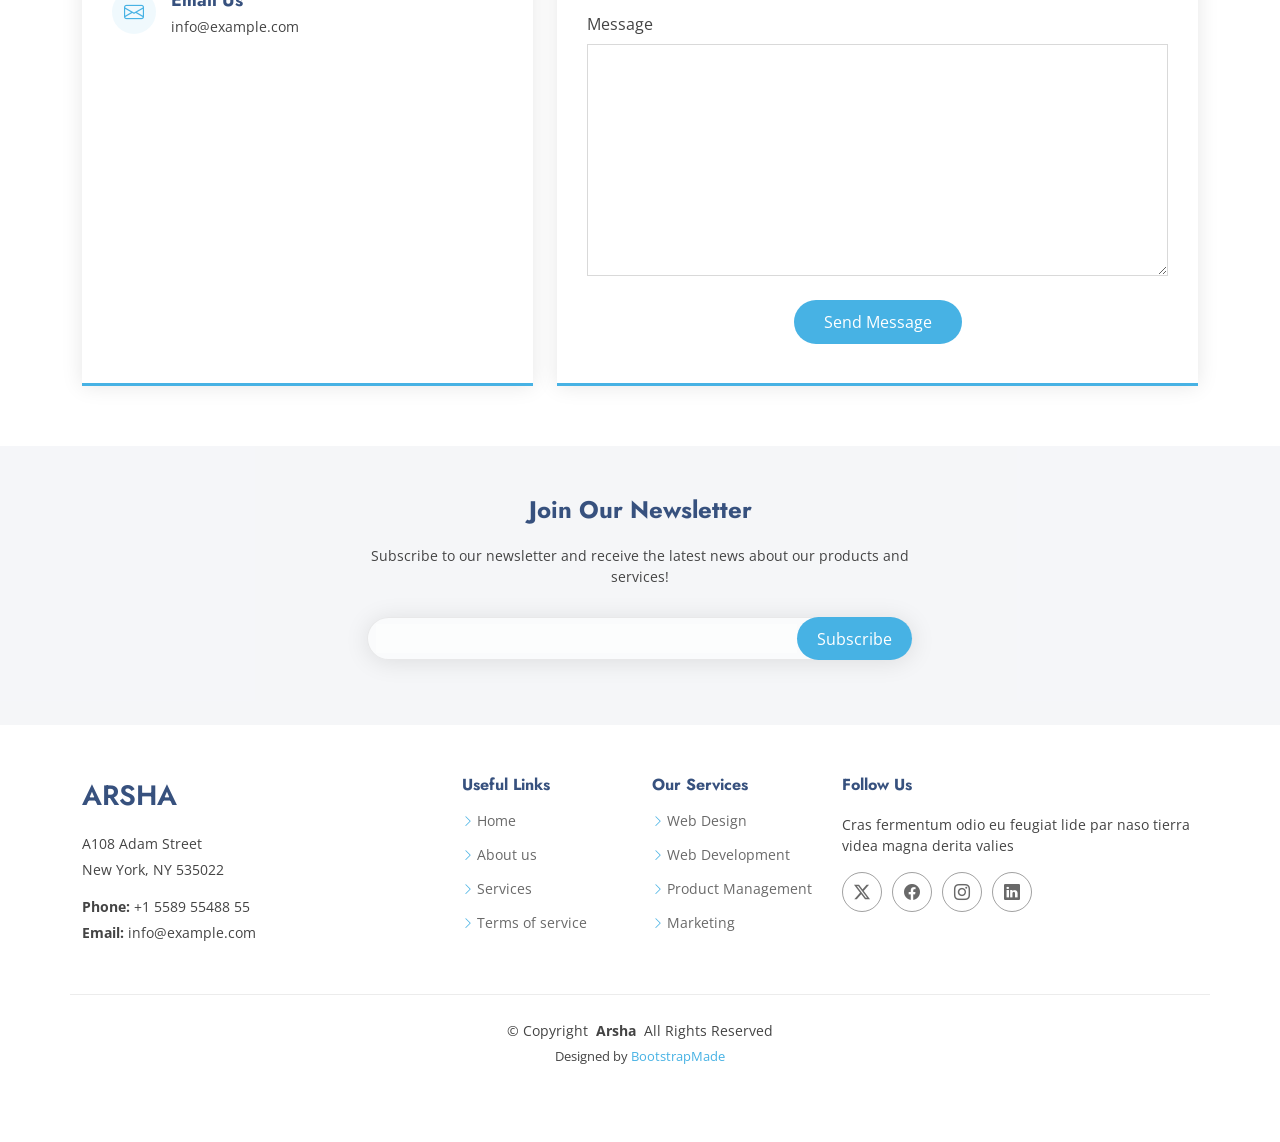
==== commit 1ebc41dd: "按钮位置调整" ====
--- a/templates/index.html
+++ b/templates/index.html
@@ -89,17 +89,10 @@
 
     <!-- Hero Section -->
     <section id="hero" class="hero section dark-background">
-        <!-- 图像增强上传表单 -->
-        <form action="/enhance" method="POST" enctype="multipart/form-data" id="enhance-form">
-            <div class="form-group">
-                <label for="image-upload">上传图像进行增强:</label>
-                <input type="file" name="image" id="image-upload" accept="image/*" class="form-control">
-            </div>
-            <button type="submit" class="btn-getstarted">开始增强</button>
-        </form>
+
 
         <!-- 显示增强后的图像 -->
-        <div id="enhanced-image">
+        <div id="enhanced-image" class="mt-4">
             <!-- 图像增强结果会在这里展示 -->
         </div>
 
@@ -108,10 +101,26 @@
                 <div class="col-lg-6 order-2 order-lg-1 d-flex flex-column justify-content-center" data-aos="zoom-out">
                     <h1>Better Solutions For Your Business</h1>
                     <p>We are team of talented designers making websites with Bootstrap</p>
-                    <div class="d-flex">
-                        <a href="#about" class="btn-get-started">Get Started</a>
+
+                    <!-- 文件上传表单 -->
+                    <form action="/enhance" method="POST" enctype="multipart/form-data" id="enhance-form"
+                          class="upload-form d-flex flex-column align-items-center justify-content-center">
+                        <div class="form-group w-100 d-flex">
+                            <!-- 移除了多余的对齐类，确保文件输入框占据合理空间 -->
+                            <input type="file" name="image" id="image-upload" accept="image/*"
+                                   class="form-control w-50">
+                        </div>
+                    </form>
+
+                    <div class="d-flex mt-3">
+                        <!-- 使用“开始增强”按钮触发表单提交 -->
+                        <a href="javascript:void(0);" class="btn-get-started me-3"
+                           id="start-enhancement-btn">开始增强</a>
+
                         <a href="https://www.youtube.com/watch?v=Y7f98aduVJ8"
-                           class="glightbox btn-watch-video d-flex align-items-center"><i class="bi bi-play-circle"></i><span>Watch Video</span></a>
+                           class="glightbox btn-watch-video d-flex align-items-center">
+                            <i class="bi bi-play-circle"></i><span>Watch Video</span>
+                        </a>
                     </div>
                 </div>
                 <div class="col-lg-6 order-1 order-lg-2 hero-img" data-aos="zoom-out" data-aos-delay="200">
@@ -119,6 +128,7 @@
                 </div>
             </div>
         </div>
+
 
     </section><!-- /Hero Section -->
 
@@ -1152,6 +1162,13 @@
 <!-- Main JS File -->
 <script src="../static/assets/js/main.js"></script>
 
+<script>
+    document.getElementById('start-enhancement-btn').addEventListener('click', function () {
+        // 手动触发表单提交
+        document.getElementById('enhance-form').submit();
+    });
+</script>
+
 </body>
 
 </html>
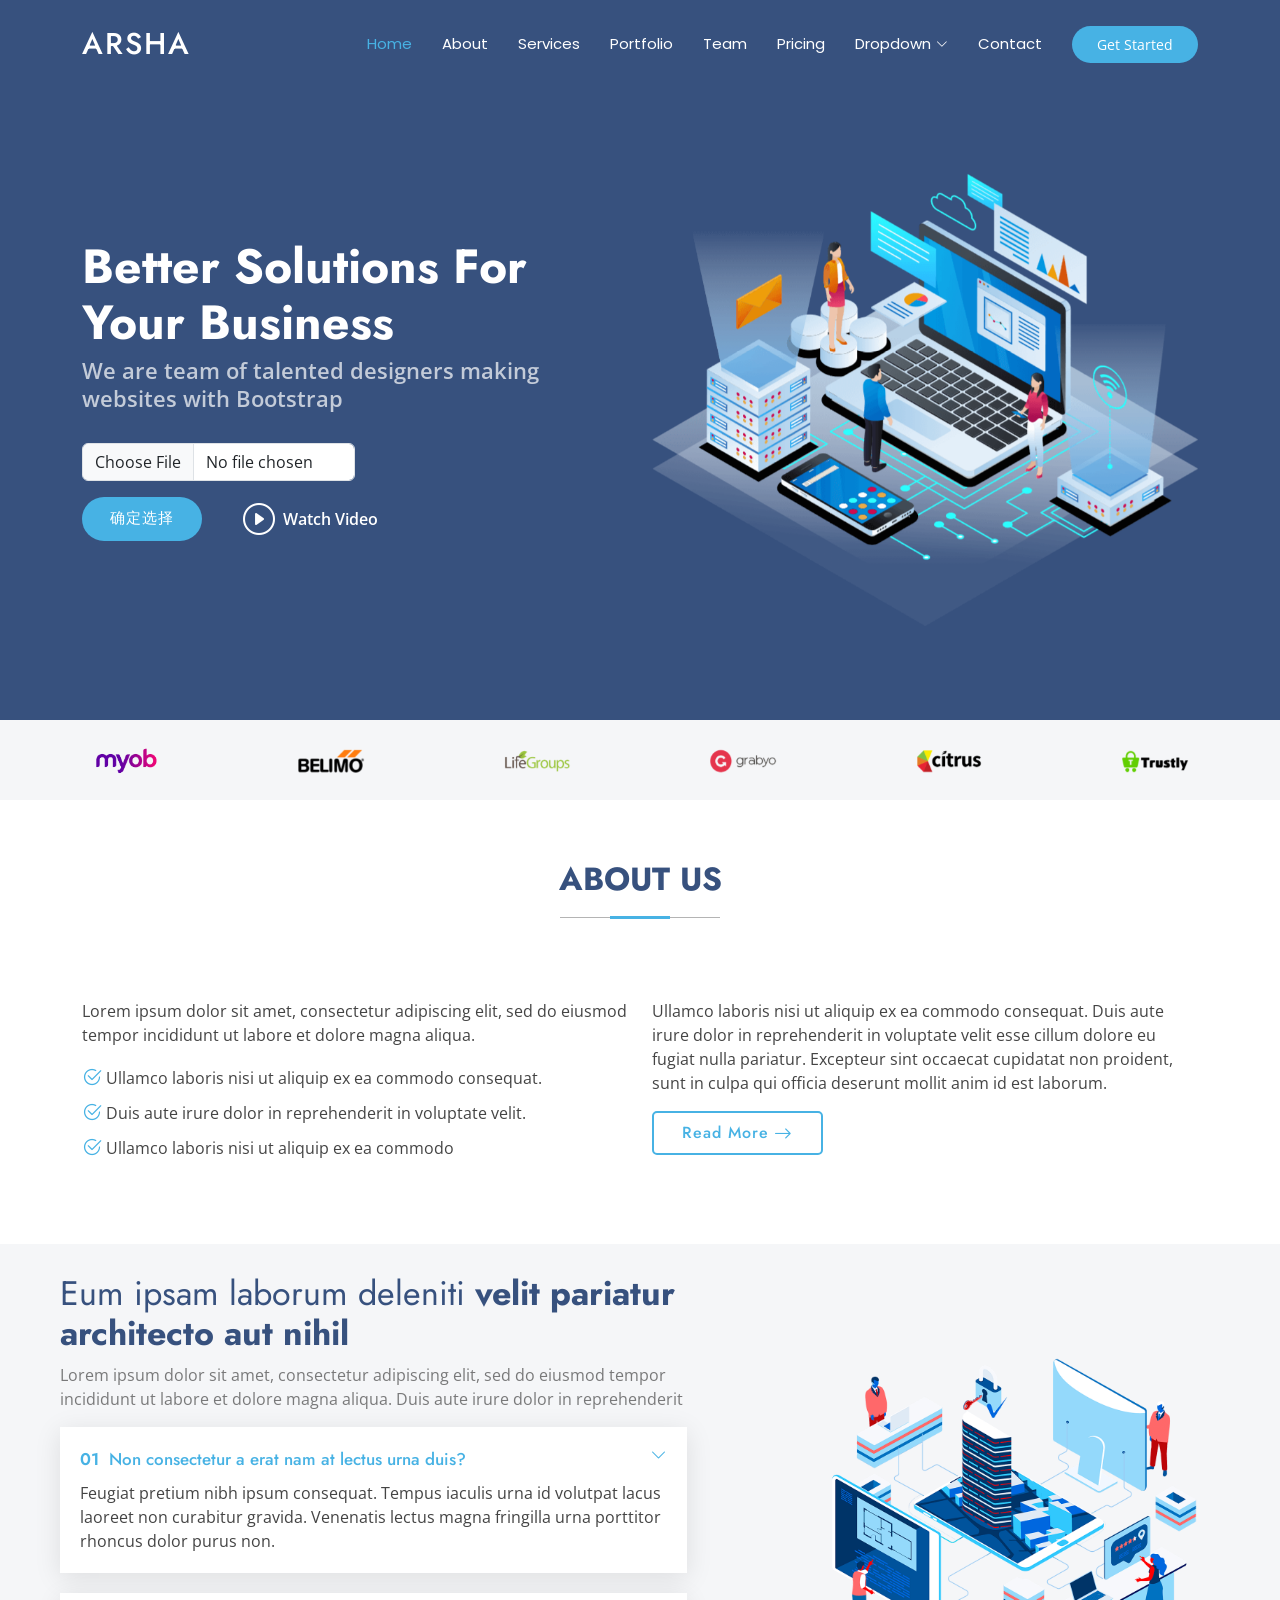
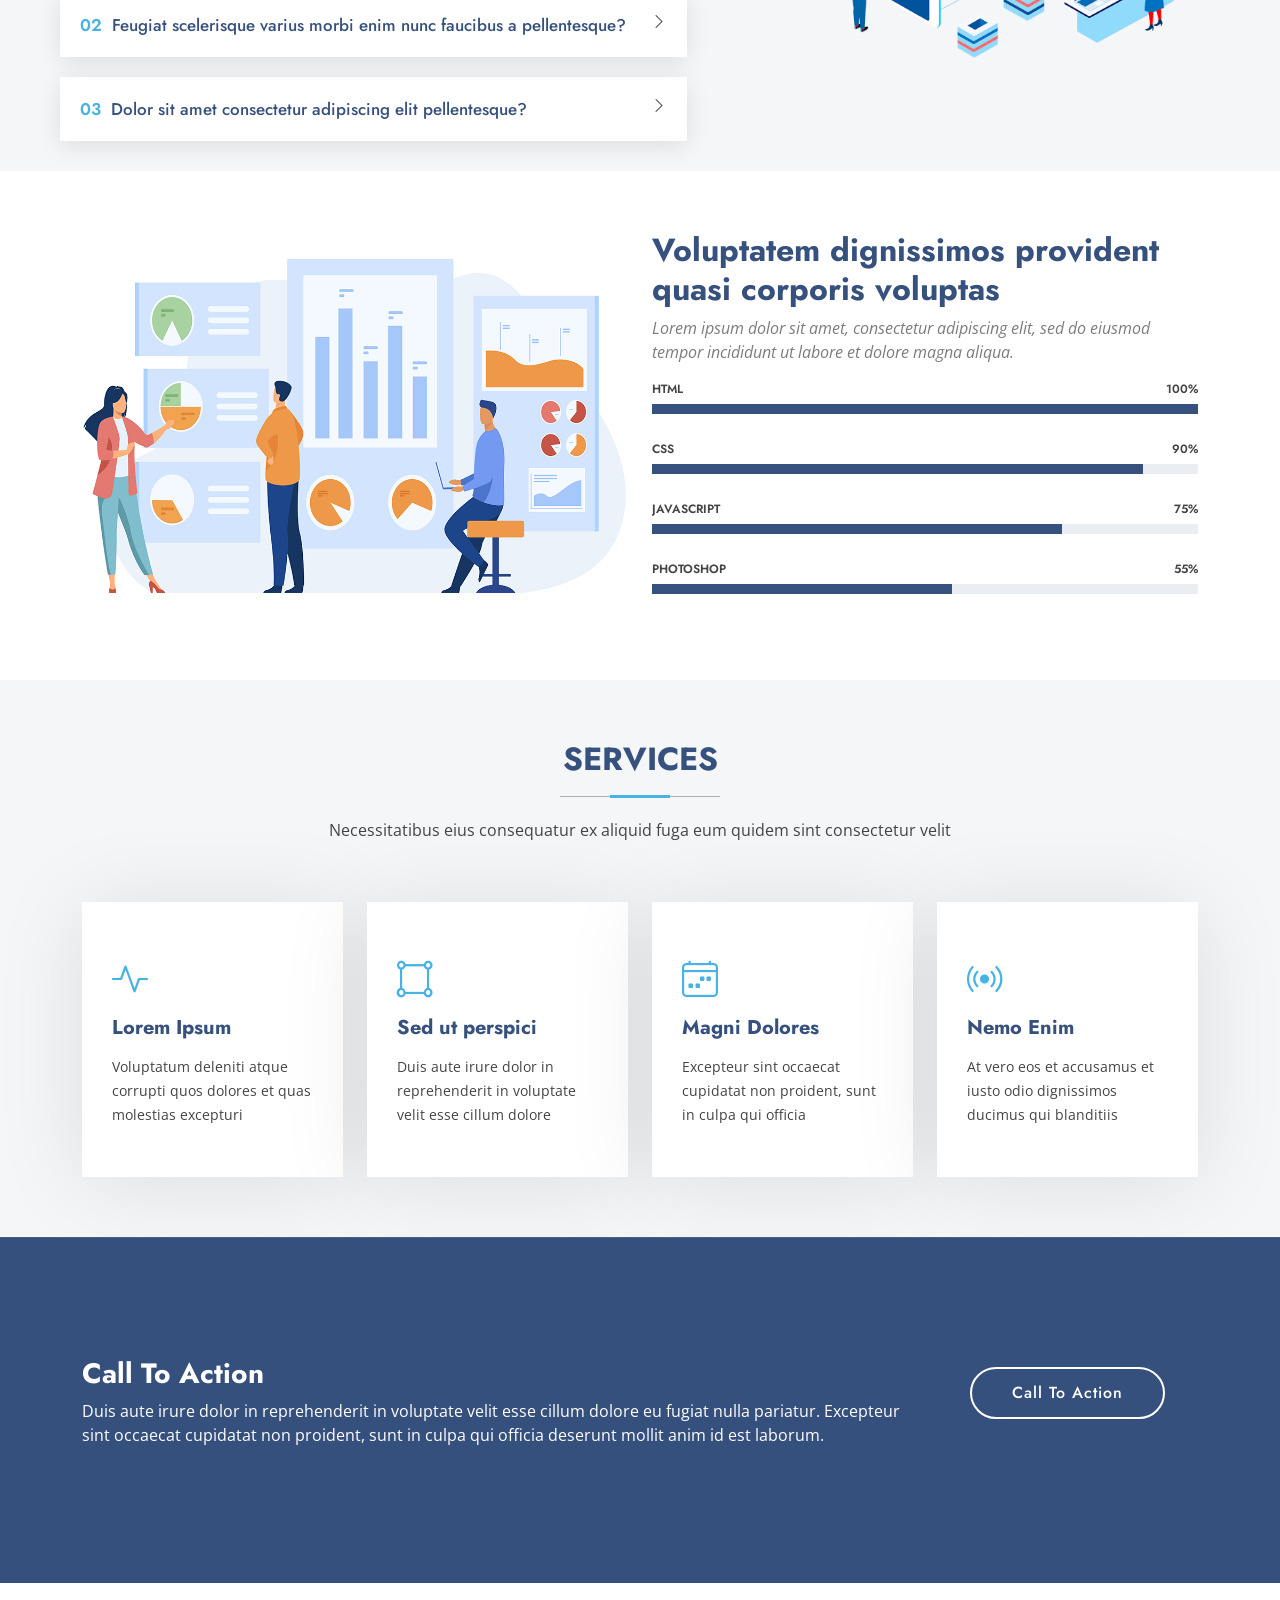
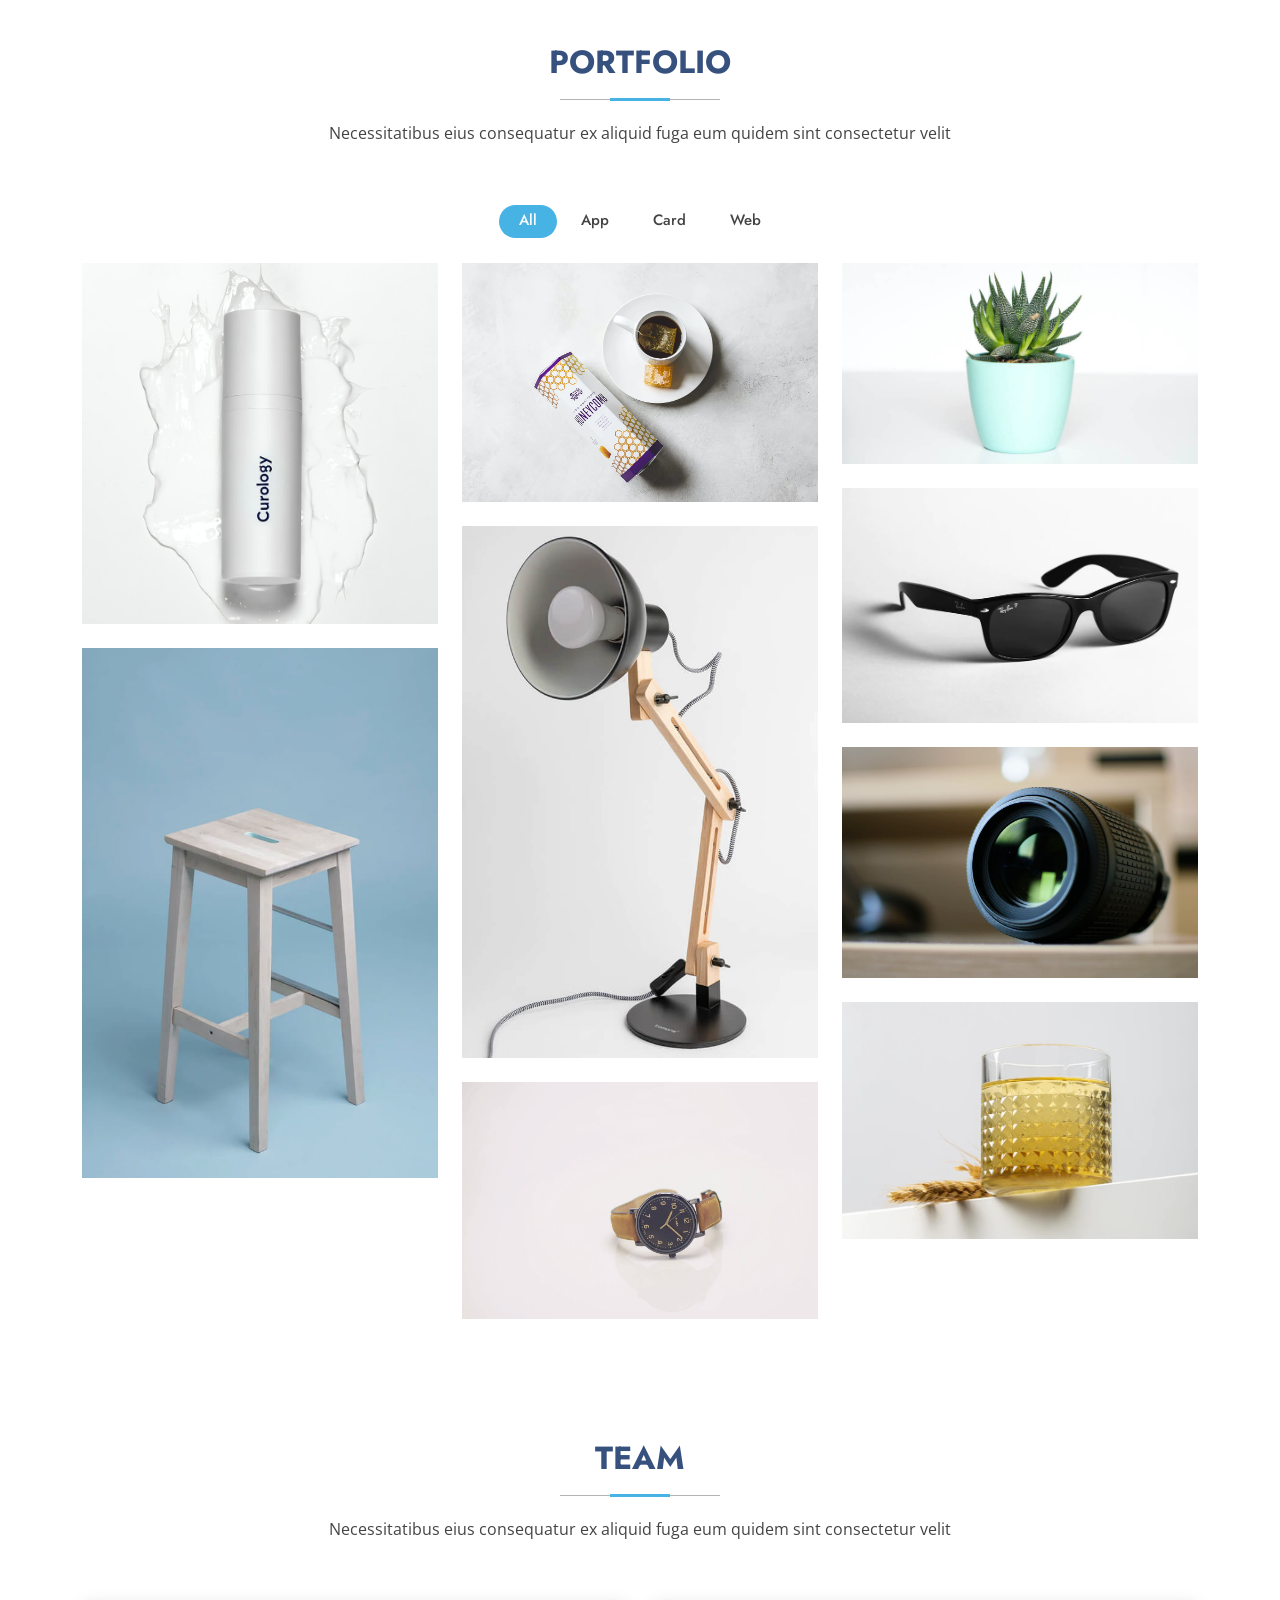
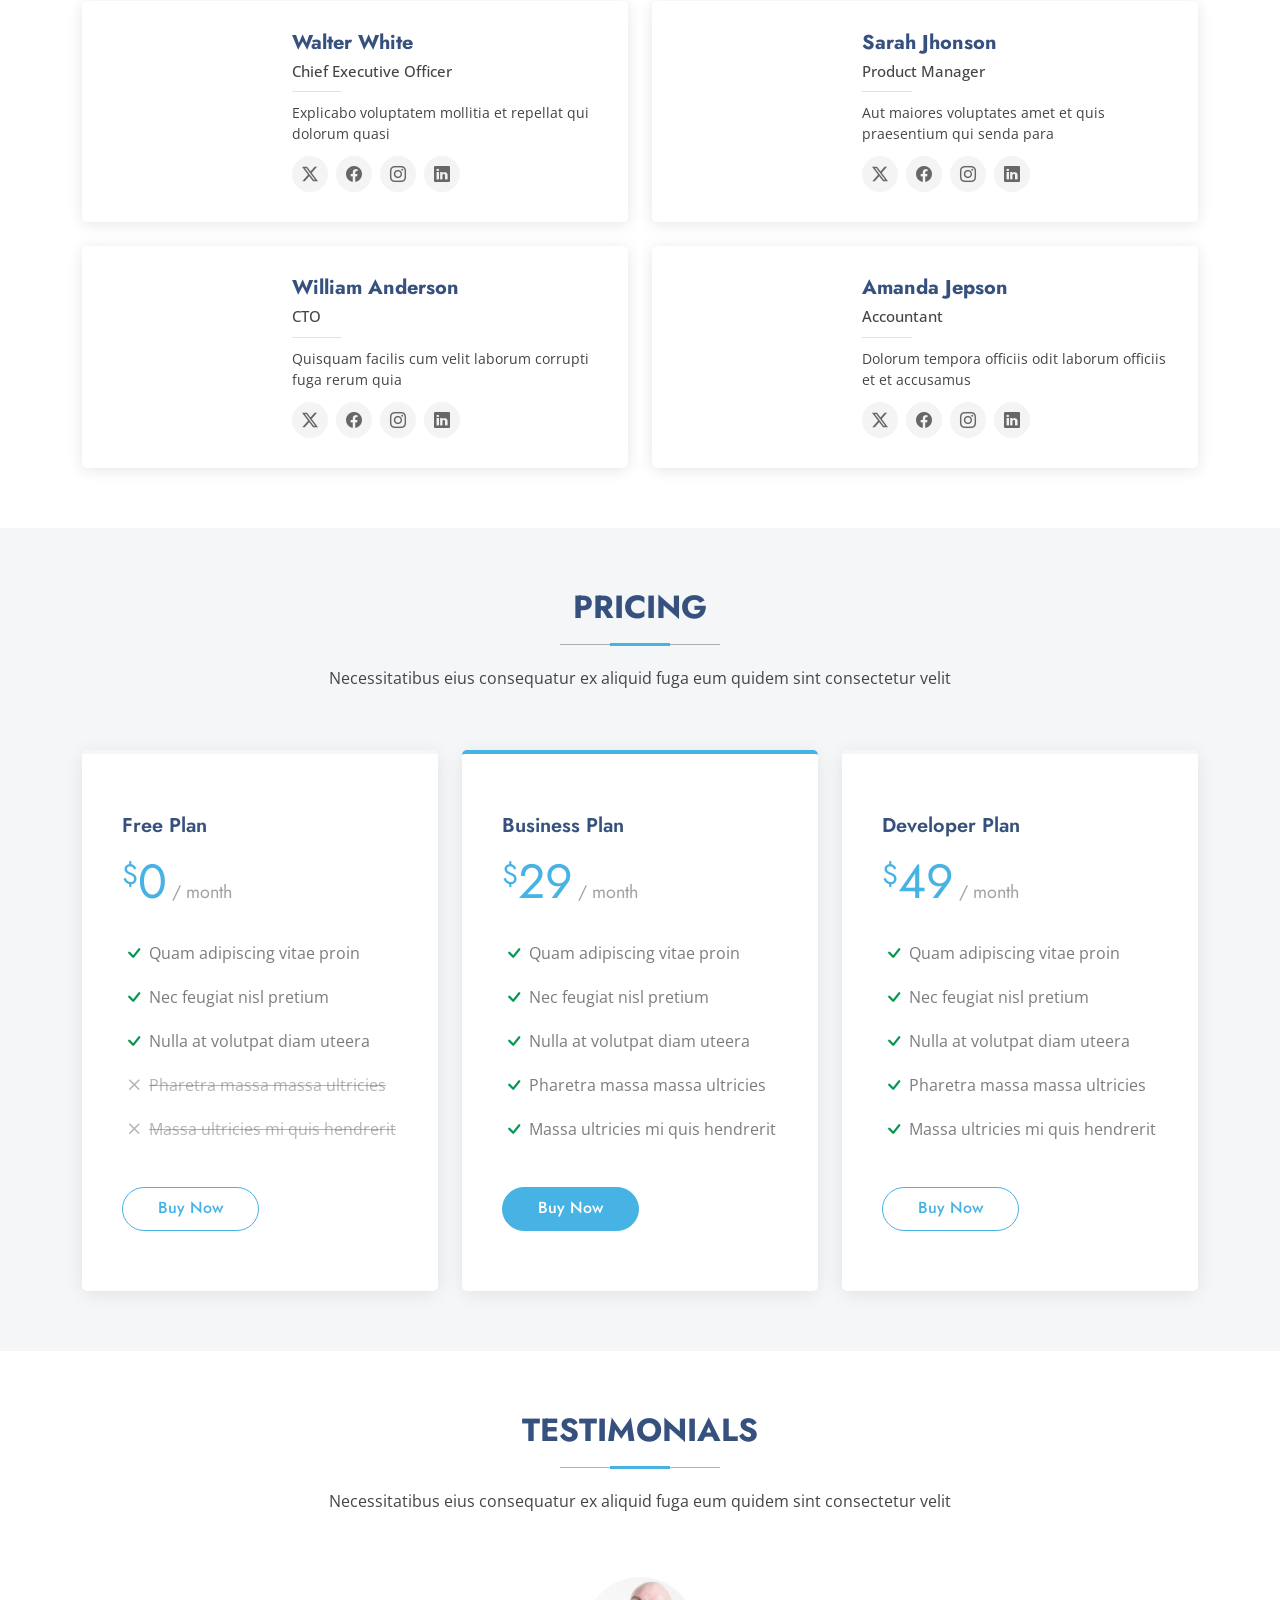
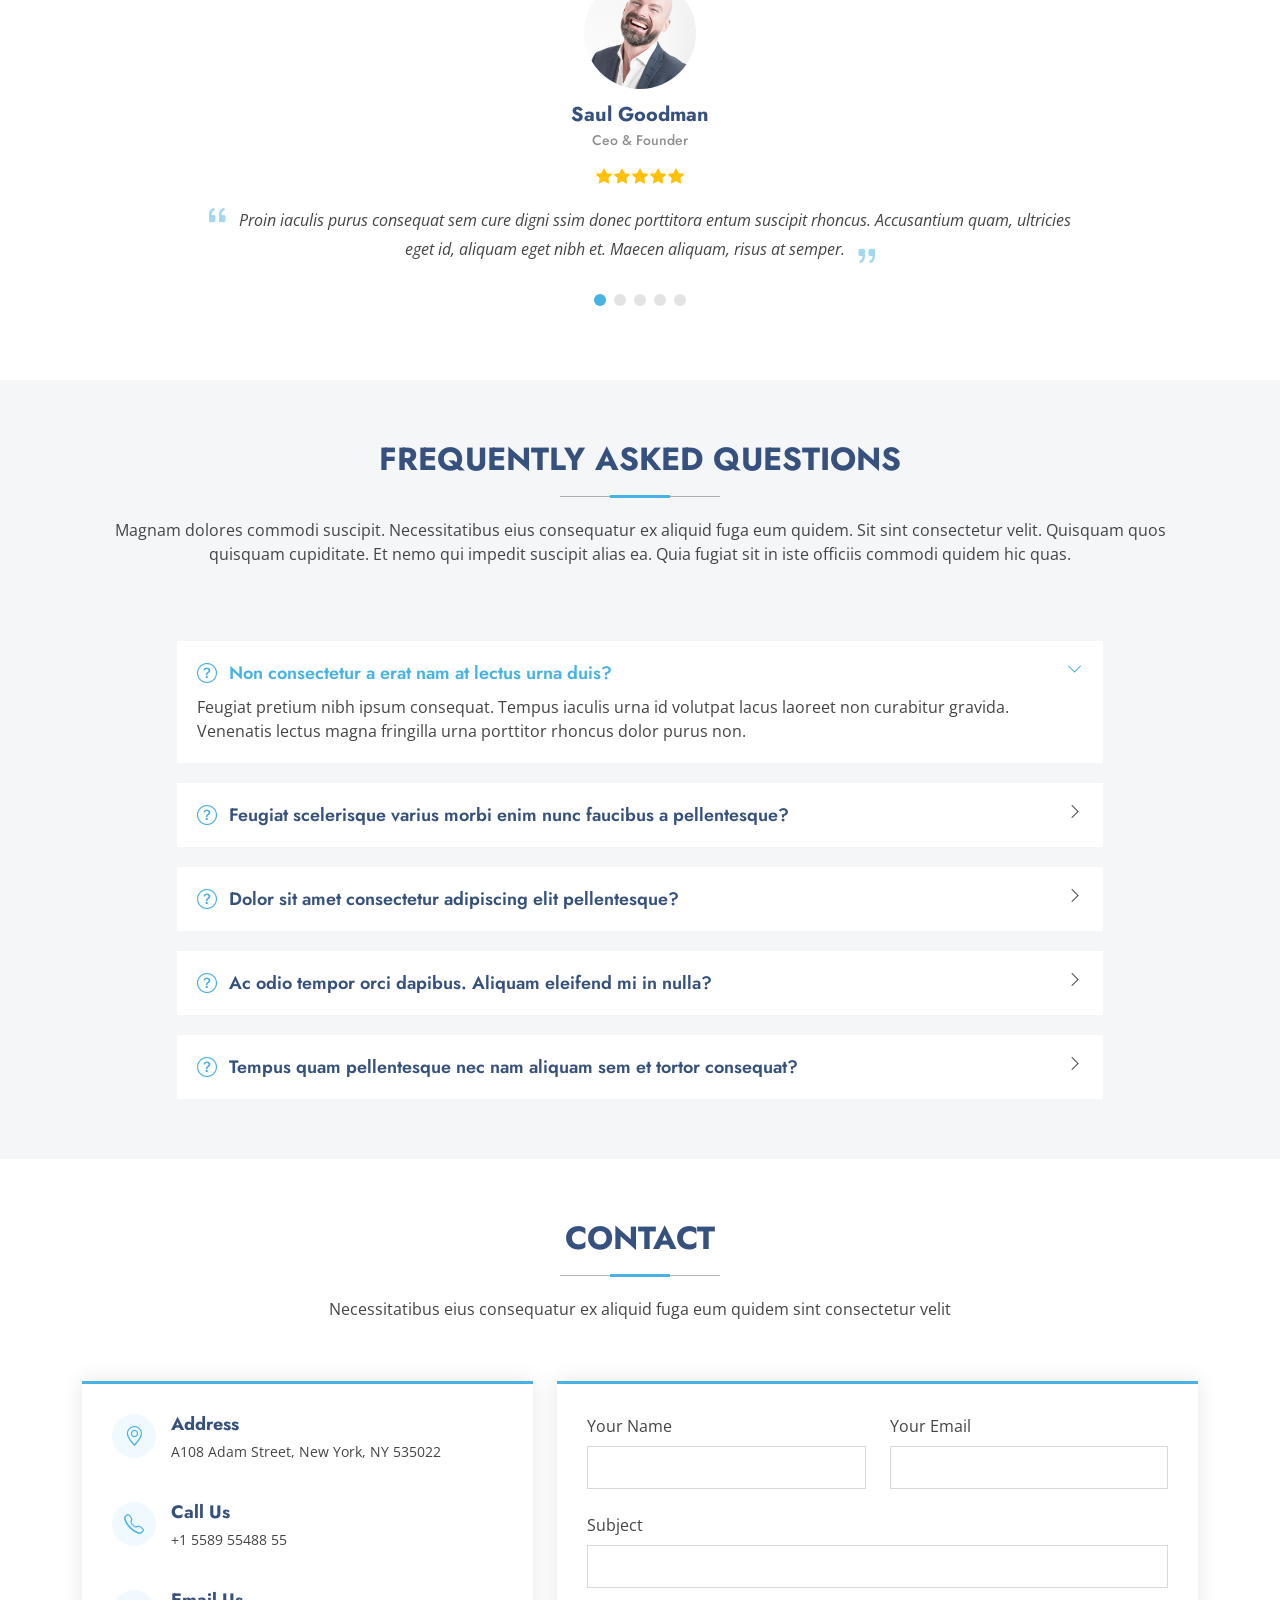
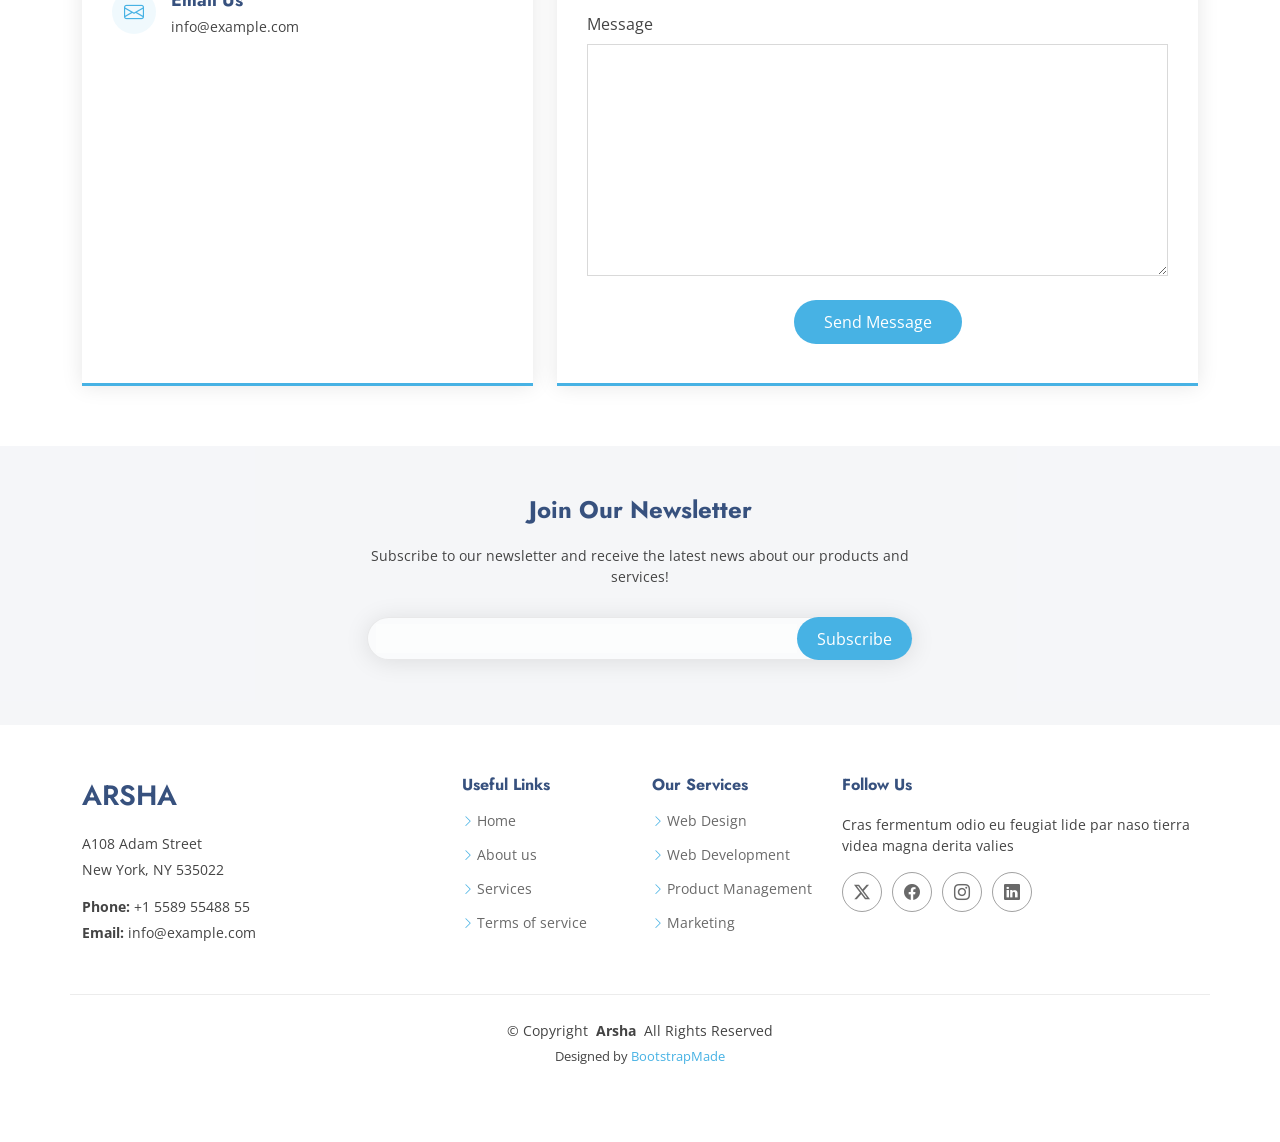
==== commit cfe0b074: "图片展示完善" ====
--- a/templates/index.html
+++ b/templates/index.html
@@ -27,6 +27,7 @@
 
     <!-- Main CSS File -->
     <link href="../static/assets/css/main.css" rel="stylesheet">
+
 
     <!-- =======================================================
     * Template Name: Arsha
@@ -90,14 +91,9 @@
     <!-- Hero Section -->
     <section id="hero" class="hero section dark-background">
 
-
-        <!-- 显示增强后的图像 -->
-        <div id="enhanced-image" class="mt-4">
-            <!-- 图像增强结果会在这里展示 -->
-        </div>
-
         <div class="container">
             <div class="row gy-4">
+                <!-- 左侧，上传文件和操作按钮 -->
                 <div class="col-lg-6 order-2 order-lg-1 d-flex flex-column justify-content-center" data-aos="zoom-out">
                     <h1>Better Solutions For Your Business</h1>
                     <p>We are team of talented designers making websites with Bootstrap</p>
@@ -106,16 +102,14 @@
                     <form action="/enhance" method="POST" enctype="multipart/form-data" id="enhance-form"
                           class="upload-form d-flex flex-column align-items-center justify-content-center">
                         <div class="form-group w-100 d-flex">
-                            <!-- 移除了多余的对齐类，确保文件输入框占据合理空间 -->
                             <input type="file" name="image" id="image-upload" accept="image/*"
                                    class="form-control w-50">
                         </div>
                     </form>
 
+                    <!-- 按钮 -->
                     <div class="d-flex mt-3">
-                        <!-- 使用“开始增强”按钮触发表单提交 -->
-                        <a href="javascript:void(0);" class="btn-get-started me-3"
-                           id="start-enhancement-btn">开始增强</a>
+                        <a href="javascript:void(0);" class="btn-get-started me-3" id="action-btn">确定选择</a>
 
                         <a href="https://www.youtube.com/watch?v=Y7f98aduVJ8"
                            class="glightbox btn-watch-video d-flex align-items-center">
@@ -123,14 +117,20 @@
                         </a>
                     </div>
                 </div>
+
+                <!-- 右侧，图片展示 -->
                 <div class="col-lg-6 order-1 order-lg-2 hero-img" data-aos="zoom-out" data-aos-delay="200">
-                    <img src="../static/assets/img/hero-img.png" class="img-fluid animated" alt="">
-                </div>
-            </div>
-        </div>
-
+                    <img id="image-display" src="../static/assets/img/hero-img.png" class="img-fluid animated"
+                         alt="Unprocessed Image">
+                    <!-- 增强后的图片，默认隐藏 -->
+                    <img id="enhanced-image-display" src="" style="margin-left: 20px;" class="img-fluid animated d-none"
+                         alt="Enhanced Image">
+                </div>
+            </div>
+        </div>
 
     </section><!-- /Hero Section -->
+
 
     <!-- Clients Section -->
     <section id="clients" class="clients section light-background">
@@ -1162,11 +1162,94 @@
 <!-- Main JS File -->
 <script src="../static/assets/js/main.js"></script>
 
+<!--<script>-->
+<!--    document.getElementById('start-enhancement-btn').addEventListener('click', function () {-->
+<!--        // 手动触发表单提交-->
+<!--        document.getElementById('enhance-form').submit();-->
+<!--    });-->
+<!--</script>-->
 <script>
-    document.getElementById('start-enhancement-btn').addEventListener('click', function () {
-        // 手动触发表单提交
-        document.getElementById('enhance-form').submit();
+    let currentStep = 'select';
+
+    document.getElementById('action-btn').addEventListener('click', function (event) {
+        event.preventDefault();
+
+        if (currentStep === 'select') {
+            // 第一次点击“确定选择”
+            handleFileUpload();
+        } else if (currentStep === 'enhance') {
+            // 第二次点击“开始增强”
+            startEnhancement();
+        } else if (currentStep === 'reset') {
+            // 第三次点击“重置”
+            resetPage();
+        }
     });
+
+    // 处理文件上传并显示上传的图片
+    function handleFileUpload() {
+        const fileInput = document.getElementById('image-upload');
+        const file = fileInput.files[0];
+
+        if (file) {
+            // 显示上传的图片
+            const reader = new FileReader();
+            reader.onload = function (e) {
+                document.getElementById('image-display').src = e.target.result;
+                console.log('图片成功上传并显示。');
+            };
+            reader.readAsDataURL(file);
+
+            // 修改按钮为“开始增强”
+            document.getElementById('action-btn').textContent = '开始增强';
+            currentStep = 'enhance';  // 更新按钮状态
+        } else {
+            alert("请选择一张图片进行上传！");
+        }
+    }
+
+    // 发送请求进行增强，并显示增强后的图像
+    function startEnhancement() {
+        const formData = new FormData(document.getElementById('enhance-form'));
+
+        fetch('/enhance', {
+            method: 'POST',
+            body: formData
+        })
+            .then(response => response.json())
+            .then(data => {
+                if (data.image_url) {
+                    const enhancedImageUrl = data.image_url;
+                    // 设置未处理和增强后的图像大小一致
+                    const unprocessedImage = document.getElementById('image-display');
+                    const enhancedImage = document.getElementById('enhanced-image-display');
+
+                    // 设置宽度和高度一致
+                    unprocessedImage.style.width = "300px";
+                    unprocessedImage.style.height = "300px";
+                    enhancedImage.style.width = "300px";
+                    enhancedImage.style.height = "300px";
+
+                    // 显示增强后的图片
+                    enhancedImage.src = enhancedImageUrl;
+                    enhancedImage.classList.remove('d-none');
+                    // 修改按钮为“重置”
+                    document.getElementById('action-btn').textContent = '重置';
+                    currentStep = 'reset';  // 更新按钮状态
+                } else {
+                    console.error("未返回增强后的图像 URL");
+                }
+            })
+            .catch(error => {
+                console.error('增强图像时出错:', error);
+            });
+    }
+
+    // 刷新页面
+    function resetPage() {
+        window.location.reload();  // 通过重载页面实现“重置”
+    }
+
 </script>
 
 </body>
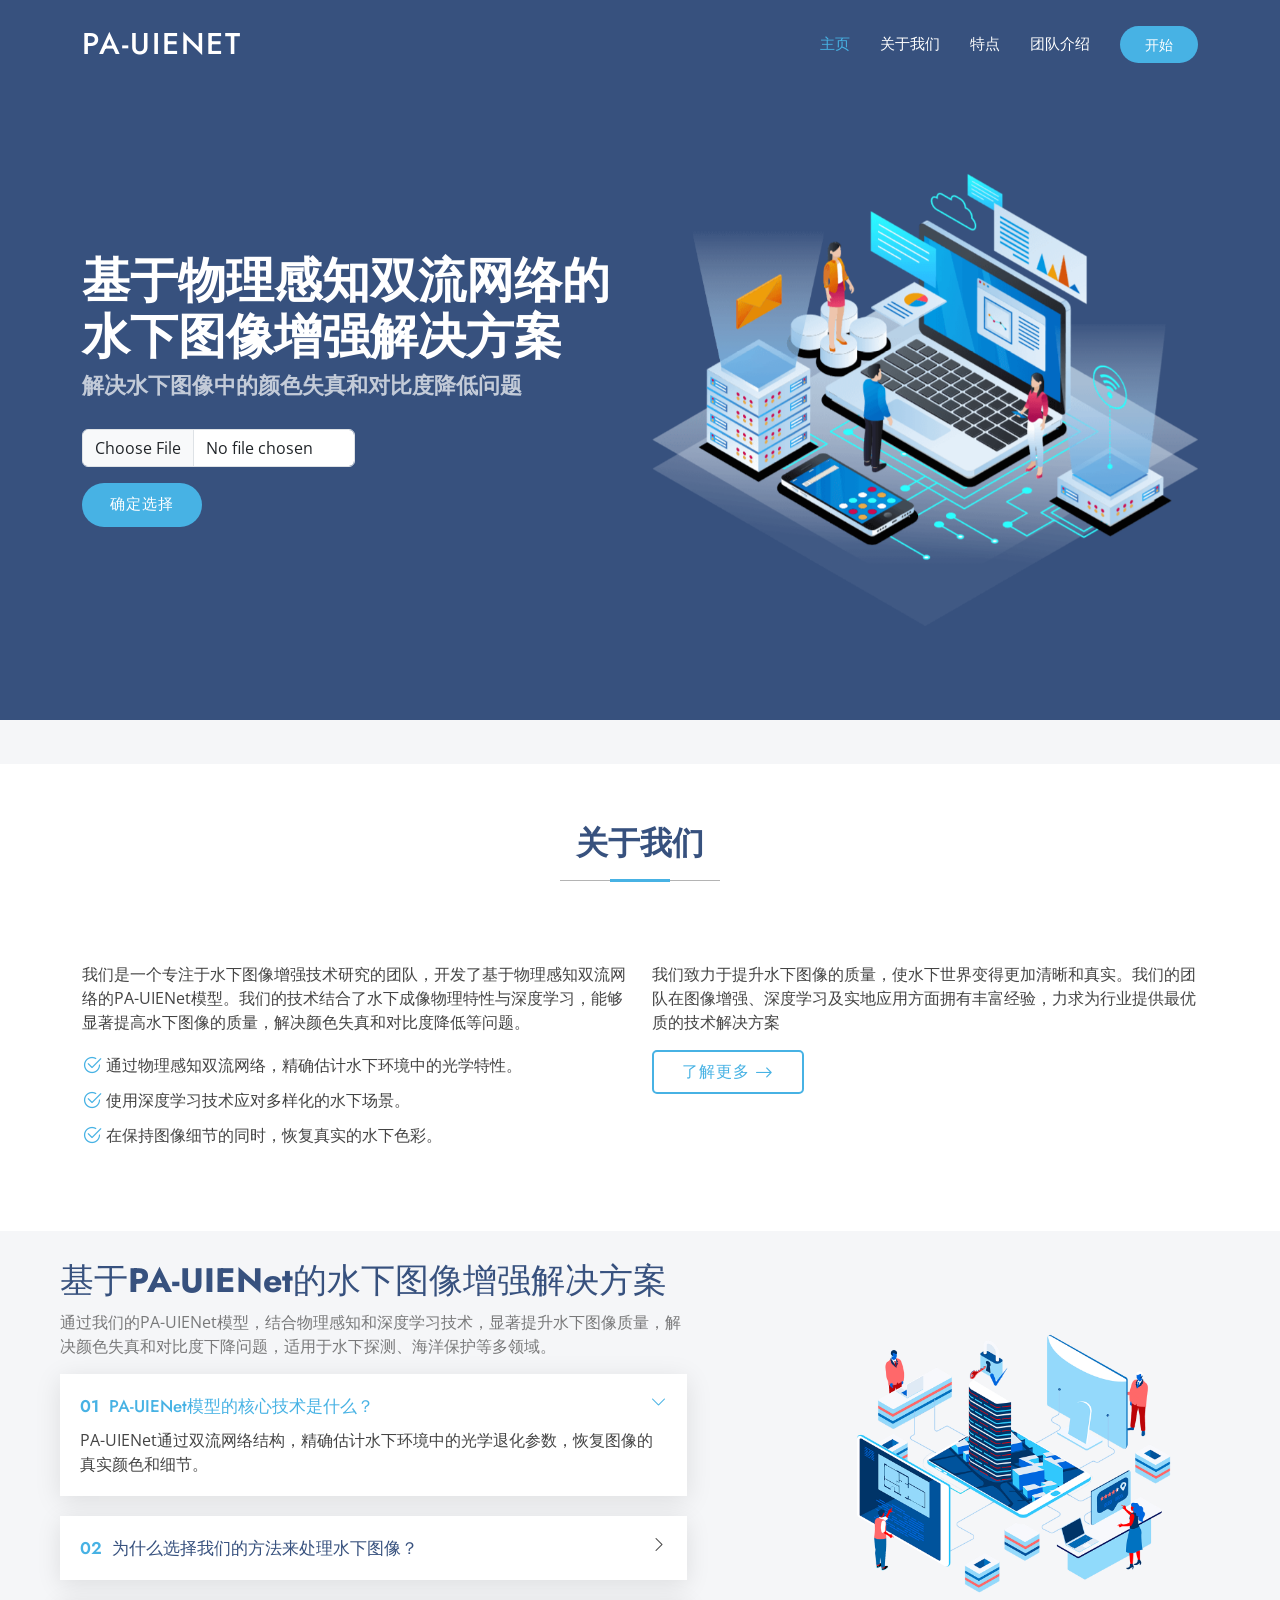
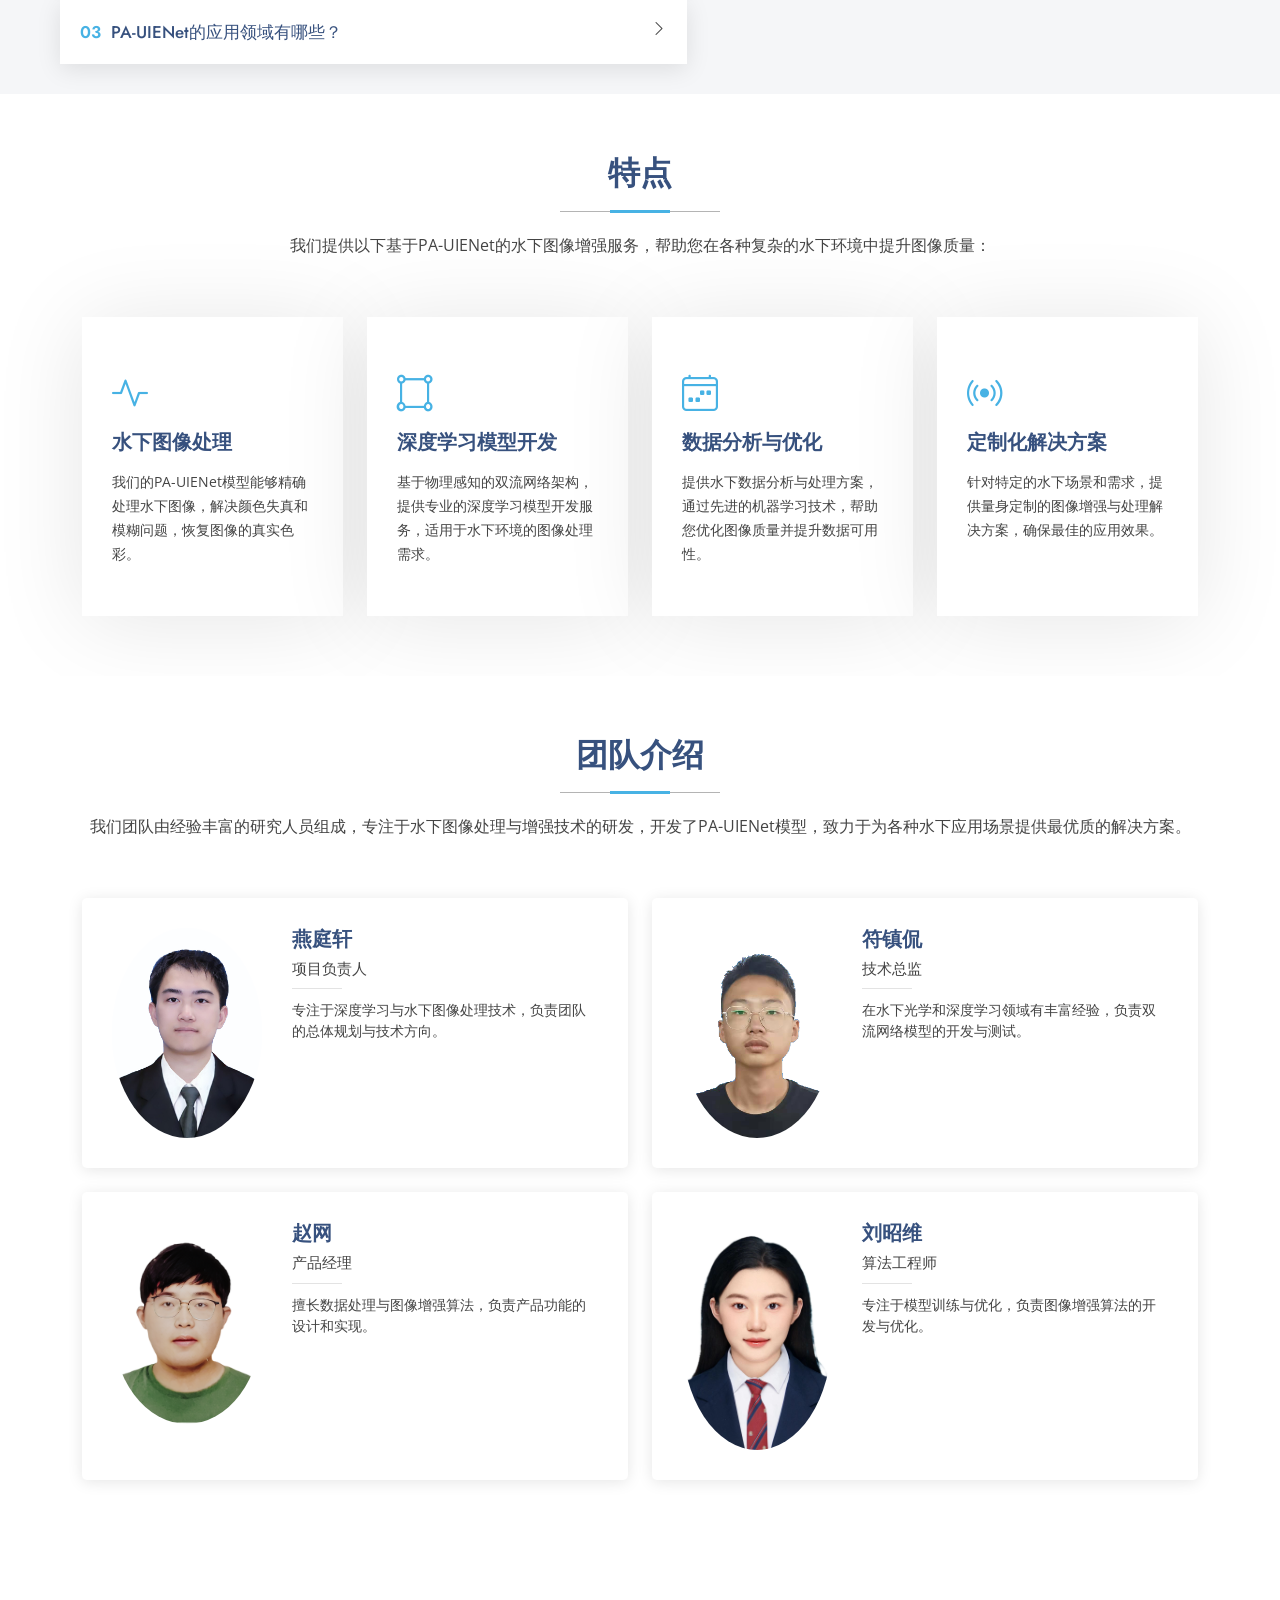
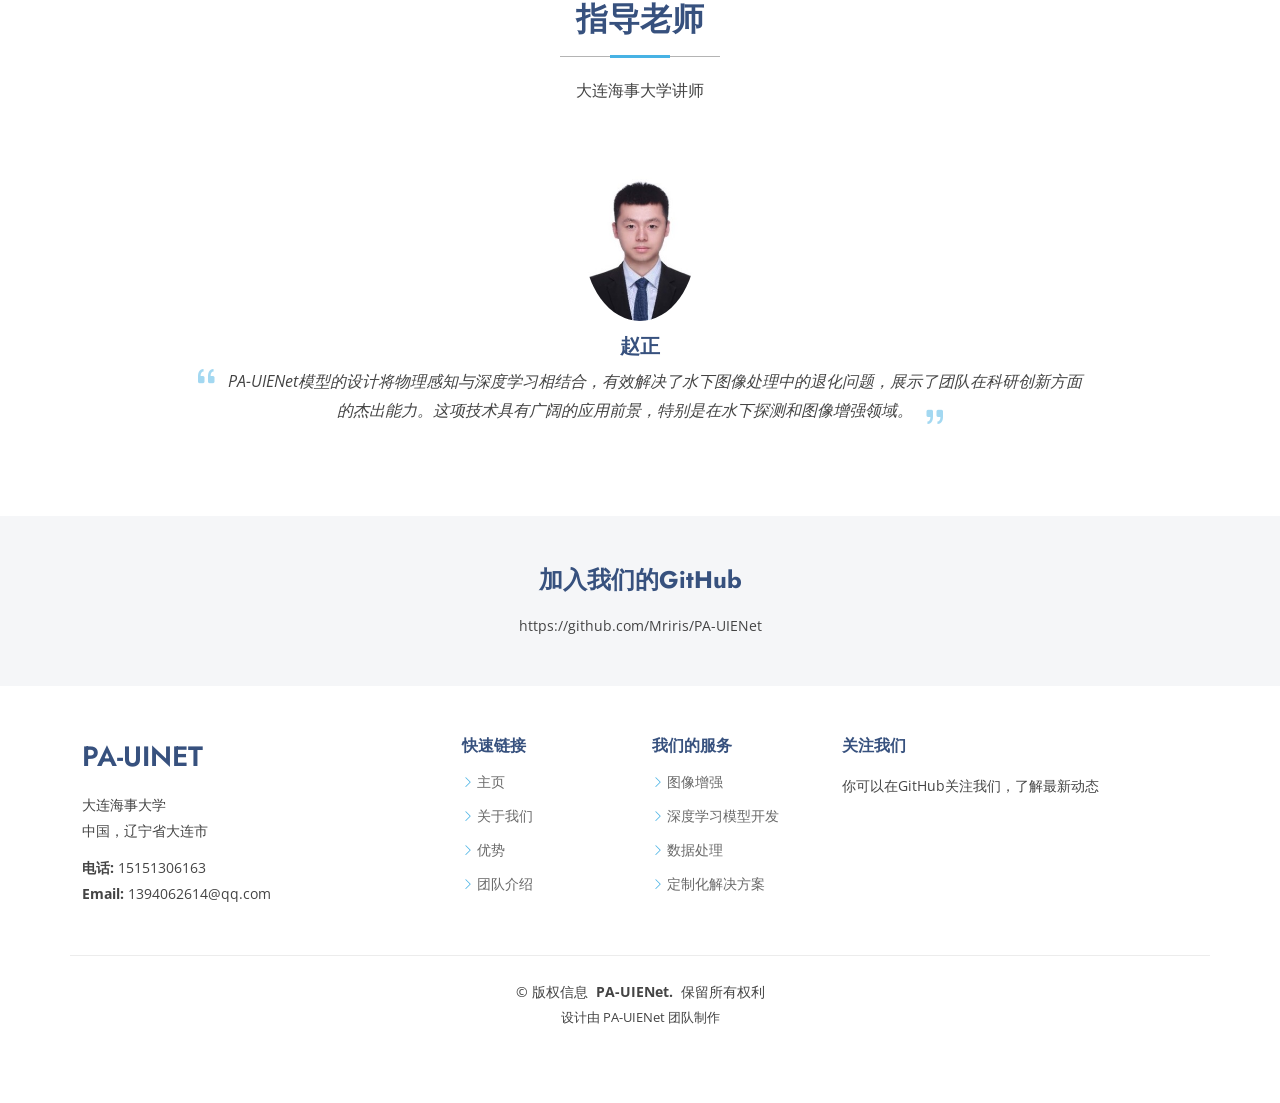
==== commit 0a2ff742: "前端大修" ====
--- a/templates/index.html
+++ b/templates/index.html
@@ -4,7 +4,7 @@
 <head>
     <meta charset="utf-8">
     <meta content="width=device-width, initial-scale=1.0" name="viewport">
-    <title>Index - Arsha Bootstrap Template</title>
+    <title>PA-UIENet</title>
     <meta name="description" content="">
     <meta name="keywords" content="">
 
@@ -46,42 +46,20 @@
         <a href="index.html" class="logo d-flex align-items-center me-auto">
             <!-- Uncomment the line below if you also wish to use an image logo -->
             <!-- <img src="../static/assets/img/logo.png" alt=""> -->
-            <h1 class="sitename">Arsha</h1>
+            <h1 class="sitename">PA-UIENet</h1>
         </a>
 
         <nav id="navmenu" class="navmenu">
             <ul>
-                <li><a href="#hero" class="active">Home</a></li>
-                <li><a href="#about">About</a></li>
-                <li><a href="#services">Services</a></li>
-                <li><a href="#portfolio">Portfolio</a></li>
-                <li><a href="#team">Team</a></li>
-                <li><a href="#pricing">Pricing</a></li>
-                <li class="dropdown"><a href="#"><span>Dropdown</span> <i
-                        class="bi bi-chevron-down toggle-dropdown"></i></a>
-                    <ul>
-                        <li><a href="#">Dropdown 1</a></li>
-                        <li class="dropdown"><a href="#"><span>Deep Dropdown</span> <i
-                                class="bi bi-chevron-down toggle-dropdown"></i></a>
-                            <ul>
-                                <li><a href="#">Deep Dropdown 1</a></li>
-                                <li><a href="#">Deep Dropdown 2</a></li>
-                                <li><a href="#">Deep Dropdown 3</a></li>
-                                <li><a href="#">Deep Dropdown 4</a></li>
-                                <li><a href="#">Deep Dropdown 5</a></li>
-                            </ul>
-                        </li>
-                        <li><a href="#">Dropdown 2</a></li>
-                        <li><a href="#">Dropdown 3</a></li>
-                        <li><a href="#">Dropdown 4</a></li>
-                    </ul>
-                </li>
-                <li><a href="#contact">Contact</a></li>
+                <li><a href="#hero" class="active">主页</a></li>
+                <li><a href="#about">关于我们</a></li>
+                <li><a href="#services">特点</a></li>
+                <li><a href="#team">团队介绍</a></li>
             </ul>
             <i class="mobile-nav-toggle d-xl-none bi bi-list"></i>
         </nav>
 
-        <a class="btn-getstarted" href="#about">Get Started</a>
+        <a class="btn-getstarted" href="#about">开始</a>
 
     </div>
 </header>
@@ -95,8 +73,8 @@
             <div class="row gy-4">
                 <!-- 左侧，上传文件和操作按钮 -->
                 <div class="col-lg-6 order-2 order-lg-1 d-flex flex-column justify-content-center" data-aos="zoom-out">
-                    <h1>Better Solutions For Your Business</h1>
-                    <p>We are team of talented designers making websites with Bootstrap</p>
+                    <h1>基于物理感知双流网络的水下图像增强解决方案</h1>
+                    <p>解决水下图像中的颜色失真和对比度降低问题</p>
 
                     <!-- 文件上传表单 -->
                     <form action="/enhance" method="POST" enctype="multipart/form-data" id="enhance-form"
@@ -111,10 +89,6 @@
                     <div class="d-flex mt-3">
                         <a href="javascript:void(0);" class="btn-get-started me-3" id="action-btn">确定选择</a>
 
-                        <a href="https://www.youtube.com/watch?v=Y7f98aduVJ8"
-                           class="glightbox btn-watch-video d-flex align-items-center">
-                            <i class="bi bi-play-circle"></i><span>Watch Video</span>
-                        </a>
                     </div>
                 </div>
 
@@ -175,24 +149,7 @@
                         }
                     }
                 </script>
-                <div class="swiper-wrapper align-items-center">
-                    <div class="swiper-slide"><img src="../static/assets/img/clients/client-1.png" class="img-fluid"
-                                                   alt=""></div>
-                    <div class="swiper-slide"><img src="../static/assets/img/clients/client-2.png" class="img-fluid"
-                                                   alt=""></div>
-                    <div class="swiper-slide"><img src="../static/assets/img/clients/client-3.png" class="img-fluid"
-                                                   alt=""></div>
-                    <div class="swiper-slide"><img src="../static/assets/img/clients/client-4.png" class="img-fluid"
-                                                   alt=""></div>
-                    <div class="swiper-slide"><img src="../static/assets/img/clients/client-5.png" class="img-fluid"
-                                                   alt=""></div>
-                    <div class="swiper-slide"><img src="../static/assets/img/clients/client-6.png" class="img-fluid"
-                                                   alt=""></div>
-                    <div class="swiper-slide"><img src="../static/assets/img/clients/client-7.png" class="img-fluid"
-                                                   alt=""></div>
-                    <div class="swiper-slide"><img src="../static/assets/img/clients/client-8.png" class="img-fluid"
-                                                   alt=""></div>
-                </div>
+
             </div>
 
         </div>
@@ -204,7 +161,7 @@
 
         <!-- Section Title -->
         <div class="container section-title" data-aos="fade-up">
-            <h2>About Us</h2>
+            <h2>关于我们</h2>
         </div><!-- End Section Title -->
 
         <div class="container">
@@ -213,25 +170,21 @@
 
                 <div class="col-lg-6 content" data-aos="fade-up" data-aos-delay="100">
                     <p>
-                        Lorem ipsum dolor sit amet, consectetur adipiscing elit, sed do eiusmod tempor incididunt ut
-                        labore et dolore
-                        magna aliqua.
+                        我们是一个专注于水下图像增强技术研究的团队，开发了基于物理感知双流网络的PA-UIENet模型。我们的技术结合了水下成像物理特性与深度学习，能够显著提高水下图像的质量，解决颜色失真和对比度降低等问题。
                     </p>
                     <ul>
-                        <li><i class="bi bi-check2-circle"></i> <span>Ullamco laboris nisi ut aliquip ex ea commodo consequat.</span>
+                        <li><i class="bi bi-check2-circle"></i> <span>通过物理感知双流网络，精确估计水下环境中的光学特性。</span>
                         </li>
-                        <li><i class="bi bi-check2-circle"></i> <span>Duis aute irure dolor in reprehenderit in voluptate velit.</span>
+                        <li><i class="bi bi-check2-circle"></i> <span>使用深度学习技术应对多样化的水下场景。</span>
                         </li>
                         <li><i class="bi bi-check2-circle"></i>
-                            <span>Ullamco laboris nisi ut aliquip ex ea commodo</span></li>
+                            <span>在保持图像细节的同时，恢复真实的水下色彩。</span></li>
                     </ul>
                 </div>
 
                 <div class="col-lg-6" data-aos="fade-up" data-aos-delay="200">
-                    <p>Ullamco laboris nisi ut aliquip ex ea commodo consequat. Duis aute irure dolor in reprehenderit
-                        in voluptate velit esse cillum dolore eu fugiat nulla pariatur. Excepteur sint occaecat
-                        cupidatat non proident, sunt in culpa qui officia deserunt mollit anim id est laborum. </p>
-                    <a href="#" class="read-more"><span>Read More</span><i class="bi bi-arrow-right"></i></a>
+                    <p>我们致力于提升水下图像的质量，使水下世界变得更加清晰和真实。我们的团队在图像增强、深度学习及实地应用方面拥有丰富经验，力求为行业提供最优质的技术解决方案 </p>
+                    <a href="#" class="read-more"><span>了解更多</span><i class="bi bi-arrow-right"></i></a>
                 </div>
 
             </div>
@@ -250,11 +203,10 @@
                 <div class="col-lg-7 d-flex flex-column justify-content-center order-2 order-lg-1">
 
                     <div class="content px-xl-5" data-aos="fade-up" data-aos-delay="100">
-                        <h3><span>Eum ipsam laborum deleniti </span><strong>velit pariatur architecto aut nihil</strong>
+                        <h3><span>基于<strong>PA-UIENet</strong>的水下图像增强解决方案 </span>
                         </h3>
                         <p>
-                            Lorem ipsum dolor sit amet, consectetur adipiscing elit, sed do eiusmod tempor incididunt ut
-                            labore et dolore magna aliqua. Duis aute irure dolor in reprehenderit
+                            通过我们的PA-UIENet模型，结合物理感知和深度学习技术，显著提升水下图像质量，解决颜色失真和对比度下降问题，适用于水下探测、海洋保护等多领域。
                         </p>
                     </div>
 
@@ -262,33 +214,25 @@
 
                         <div class="faq-item faq-active">
 
-                            <h3><span>01</span> Non consectetur a erat nam at lectus urna duis?</h3>
+                            <h3><span>01</span> PA-UIENet模型的核心技术是什么？</h3>
                             <div class="faq-content">
-                                <p>Feugiat pretium nibh ipsum consequat. Tempus iaculis urna id volutpat lacus laoreet
-                                    non curabitur gravida. Venenatis lectus magna fringilla urna porttitor rhoncus dolor
-                                    purus non.</p>
+                                <p>PA-UIENet通过双流网络结构，精确估计水下环境中的光学退化参数，恢复图像的真实颜色和细节。</p>
                             </div>
                             <i class="faq-toggle bi bi-chevron-right"></i>
                         </div><!-- End Faq item-->
 
                         <div class="faq-item">
-                            <h3><span>02</span> Feugiat scelerisque varius morbi enim nunc faucibus a pellentesque?</h3>
+                            <h3><span>02</span> 为什么选择我们的方法来处理水下图像？</h3>
                             <div class="faq-content">
-                                <p>Dolor sit amet consectetur adipiscing elit pellentesque habitant morbi. Id interdum
-                                    velit laoreet id donec ultrices. Fringilla phasellus faucibus scelerisque eleifend
-                                    donec pretium. Est pellentesque elit ullamcorper dignissim. Mauris ultrices eros in
-                                    cursus turpis massa tincidunt dui.</p>
+                                <p>我们的方法结合了物理感知与深度学习，既能处理多样化的水下场景，又克服了数据不足的问题，具有广泛的应用潜力。</p>
                             </div>
                             <i class="faq-toggle bi bi-chevron-right"></i>
                         </div><!-- End Faq item-->
 
                         <div class="faq-item">
-                            <h3><span>03</span> Dolor sit amet consectetur adipiscing elit pellentesque?</h3>
+                            <h3><span>03</span> PA-UIENet的应用领域有哪些？</h3>
                             <div class="faq-content">
-                                <p>Eleifend mi in nulla posuere sollicitudin aliquam ultrices sagittis orci. Faucibus
-                                    pulvinar elementum integer enim. Sem nulla pharetra diam sit amet nisl suscipit.
-                                    Rutrum tellus pellentesque eu tincidunt. Lectus urna duis convallis convallis
-                                    tellus. Urna molestie at elementum eu facilisis sed odio morbi quis</p>
+                                <p>我们的技术可应用于水下探测、海洋研究、水下机器人导航、图像处理等多个领域，具有重要的实际价值。</p>
                             </div>
                             <i class="faq-toggle bi bi-chevron-right"></i>
                         </div><!-- End Faq item-->
@@ -307,75 +251,12 @@
 
     </section><!-- /Why Us Section -->
 
-    <!-- Skills Section -->
-    <section id="skills" class="skills section">
-
-        <div class="container" data-aos="fade-up" data-aos-delay="100">
-
-            <div class="row">
-
-                <div class="col-lg-6 d-flex align-items-center">
-                    <img src="../static/assets/img/skills.png" class="img-fluid" alt="">
-                </div>
-
-                <div class="col-lg-6 pt-4 pt-lg-0 content">
-
-                    <h3>Voluptatem dignissimos provident quasi corporis voluptas</h3>
-                    <p class="fst-italic">
-                        Lorem ipsum dolor sit amet, consectetur adipiscing elit, sed do eiusmod tempor incididunt ut
-                        labore et dolore magna aliqua.
-                    </p>
-
-                    <div class="skills-content skills-animation">
-
-                        <div class="progress">
-                            <span class="skill"><span>HTML</span> <i class="val">100%</i></span>
-                            <div class="progress-bar-wrap">
-                                <div class="progress-bar" role="progressbar" aria-valuenow="100" aria-valuemin="0"
-                                     aria-valuemax="100"></div>
-                            </div>
-                        </div><!-- End Skills Item -->
-
-                        <div class="progress">
-                            <span class="skill"><span>CSS</span> <i class="val">90%</i></span>
-                            <div class="progress-bar-wrap">
-                                <div class="progress-bar" role="progressbar" aria-valuenow="90" aria-valuemin="0"
-                                     aria-valuemax="100"></div>
-                            </div>
-                        </div><!-- End Skills Item -->
-
-                        <div class="progress">
-                            <span class="skill"><span>JavaScript</span> <i class="val">75%</i></span>
-                            <div class="progress-bar-wrap">
-                                <div class="progress-bar" role="progressbar" aria-valuenow="75" aria-valuemin="0"
-                                     aria-valuemax="100"></div>
-                            </div>
-                        </div><!-- End Skills Item -->
-
-                        <div class="progress">
-                            <span class="skill"><span>Photoshop</span> <i class="val">55%</i></span>
-                            <div class="progress-bar-wrap">
-                                <div class="progress-bar" role="progressbar" aria-valuenow="55" aria-valuemin="0"
-                                     aria-valuemax="100"></div>
-                            </div>
-                        </div><!-- End Skills Item -->
-
-                    </div>
-
-                </div>
-            </div>
-
-        </div>
-
-    </section><!-- /Skills Section -->
-
-    <!-- Services Section -->
-    <section id="services" class="services section light-background">
+    <section id="services" class="services section bg-black-background">
 
         <!-- Section Title -->
         <div class="container section-title" data-aos="fade-up">
-            <h2>Services</h2>
-            <p>Necessitatibus eius consequatur ex aliquid fuga eum quidem sint consectetur velit</p>
+            <h2>特点</h2>
+            <p>我们提供以下基于PA-UIENet的水下图像增强服务，帮助您在各种复杂的水下环境中提升图像质量：</p>
         </div><!-- End Section Title -->
 
         <div class="container">
@@ -385,32 +266,32 @@
                 <div class="col-xl-3 col-md-6 d-flex" data-aos="fade-up" data-aos-delay="100">
                     <div class="service-item position-relative">
                         <div class="icon"><i class="bi bi-activity icon"></i></div>
-                        <h4><a href="" class="stretched-link">Lorem Ipsum</a></h4>
-                        <p>Voluptatum deleniti atque corrupti quos dolores et quas molestias excepturi</p>
+                        <h4><a href="" class="stretched-link">水下图像处理</a></h4>
+                        <p>我们的PA-UIENet模型能够精确处理水下图像，解决颜色失真和模糊问题，恢复图像的真实色彩。</p>
                     </div>
                 </div><!-- End Service Item -->
 
                 <div class="col-xl-3 col-md-6 d-flex" data-aos="fade-up" data-aos-delay="200">
                     <div class="service-item position-relative">
                         <div class="icon"><i class="bi bi-bounding-box-circles icon"></i></div>
-                        <h4><a href="" class="stretched-link">Sed ut perspici</a></h4>
-                        <p>Duis aute irure dolor in reprehenderit in voluptate velit esse cillum dolore</p>
+                        <h4><a href="" class="stretched-link">深度学习模型开发</a></h4>
+                        <p>基于物理感知的双流网络架构，提供专业的深度学习模型开发服务，适用于水下环境的图像处理需求。</p>
                     </div>
                 </div><!-- End Service Item -->
 
                 <div class="col-xl-3 col-md-6 d-flex" data-aos="fade-up" data-aos-delay="300">
                     <div class="service-item position-relative">
                         <div class="icon"><i class="bi bi-calendar4-week icon"></i></div>
-                        <h4><a href="" class="stretched-link">Magni Dolores</a></h4>
-                        <p>Excepteur sint occaecat cupidatat non proident, sunt in culpa qui officia</p>
+                        <h4><a href="" class="stretched-link">数据分析与优化</a></h4>
+                        <p>提供水下数据分析与处理方案，通过先进的机器学习技术，帮助您优化图像质量并提升数据可用性。</p>
                     </div>
                 </div><!-- End Service Item -->
 
                 <div class="col-xl-3 col-md-6 d-flex" data-aos="fade-up" data-aos-delay="400">
                     <div class="service-item position-relative">
                         <div class="icon"><i class="bi bi-broadcast icon"></i></div>
-                        <h4><a href="" class="stretched-link">Nemo Enim</a></h4>
-                        <p>At vero eos et accusamus et iusto odio dignissimos ducimus qui blanditiis</p>
+                        <h4><a href="" class="stretched-link">定制化解决方案</a></h4>
+                        <p>针对特定的水下场景和需求，提供量身定制的图像增强与处理解决方案，确保最佳的应用效果。</p>
                     </div>
                 </div><!-- End Service Item -->
 
@@ -420,192 +301,13 @@
 
     </section><!-- /Services Section -->
 
-    <!-- Call To Action Section -->
-    <section id="call-to-action" class="call-to-action section dark-background">
-
-        <img src="../static/assets/img/cta-bg.jpg" alt="">
-
-        <div class="container">
-
-            <div class="row" data-aos="zoom-in" data-aos-delay="100">
-                <div class="col-xl-9 text-center text-xl-start">
-                    <h3>Call To Action</h3>
-                    <p>Duis aute irure dolor in reprehenderit in voluptate velit esse cillum dolore eu fugiat nulla
-                        pariatur. Excepteur sint occaecat cupidatat non proident, sunt in culpa qui officia deserunt
-                        mollit anim id est laborum.</p>
-                </div>
-                <div class="col-xl-3 cta-btn-container text-center">
-                    <a class="cta-btn align-middle" href="#">Call To Action</a>
-                </div>
-            </div>
-
-        </div>
-
-    </section><!-- /Call To Action Section -->
-
-    <!-- Portfolio Section -->
-    <section id="portfolio" class="portfolio section">
+    <!-- Team Section -->
+    <section id="team" class="team section">
 
         <!-- Section Title -->
         <div class="container section-title" data-aos="fade-up">
-            <h2>Portfolio</h2>
-            <p>Necessitatibus eius consequatur ex aliquid fuga eum quidem sint consectetur velit</p>
-        </div><!-- End Section Title -->
-
-        <div class="container">
-
-            <div class="isotope-layout" data-default-filter="*" data-layout="masonry" data-sort="original-order">
-
-                <ul class="portfolio-filters isotope-filters" data-aos="fade-up" data-aos-delay="100">
-                    <li data-filter="*" class="filter-active">All</li>
-                    <li data-filter=".filter-app">App</li>
-                    <li data-filter=".filter-product">Card</li>
-                    <li data-filter=".filter-branding">Web</li>
-                </ul><!-- End Portfolio Filters -->
-
-                <div class="row gy-4 isotope-container" data-aos="fade-up" data-aos-delay="200">
-
-                    <div class="col-lg-4 col-md-6 portfolio-item isotope-item filter-app">
-                        <img src="../static/assets/img/masonry-portfolio/masonry-portfolio-1.jpg" class="img-fluid"
-                             alt="">
-                        <div class="portfolio-info">
-                            <h4>App 1</h4>
-                            <p>Lorem ipsum, dolor sit</p>
-                            <a href="../static/assets/img/masonry-portfolio/masonry-portfolio-1.jpg" title="App 1"
-                               data-gallery="portfolio-gallery-app" class="glightbox preview-link"><i
-                                    class="bi bi-zoom-in"></i></a>
-                            <a href="portfolio-details.html" title="More Details" class="details-link"><i
-                                    class="bi bi-link-45deg"></i></a>
-                        </div>
-                    </div><!-- End Portfolio Item -->
-
-                    <div class="col-lg-4 col-md-6 portfolio-item isotope-item filter-product">
-                        <img src="../static/assets/img/masonry-portfolio/masonry-portfolio-2.jpg" class="img-fluid"
-                             alt="">
-                        <div class="portfolio-info">
-                            <h4>Product 1</h4>
-                            <p>Lorem ipsum, dolor sit</p>
-                            <a href="../static/assets/img/masonry-portfolio/masonry-portfolio-2.jpg" title="Product 1"
-                               data-gallery="portfolio-gallery-product" class="glightbox preview-link"><i
-                                    class="bi bi-zoom-in"></i></a>
-                            <a href="portfolio-details.html" title="More Details" class="details-link"><i
-                                    class="bi bi-link-45deg"></i></a>
-                        </div>
-                    </div><!-- End Portfolio Item -->
-
-                    <div class="col-lg-4 col-md-6 portfolio-item isotope-item filter-branding">
-                        <img src="../static/assets/img/masonry-portfolio/masonry-portfolio-3.jpg" class="img-fluid"
-                             alt="">
-                        <div class="portfolio-info">
-                            <h4>Branding 1</h4>
-                            <p>Lorem ipsum, dolor sit</p>
-                            <a href="../static/assets/img/masonry-portfolio/masonry-portfolio-3.jpg" title="Branding 1"
-                               data-gallery="portfolio-gallery-branding" class="glightbox preview-link"><i
-                                    class="bi bi-zoom-in"></i></a>
-                            <a href="portfolio-details.html" title="More Details" class="details-link"><i
-                                    class="bi bi-link-45deg"></i></a>
-                        </div>
-                    </div><!-- End Portfolio Item -->
-
-                    <div class="col-lg-4 col-md-6 portfolio-item isotope-item filter-app">
-                        <img src="../static/assets/img/masonry-portfolio/masonry-portfolio-4.jpg" class="img-fluid"
-                             alt="">
-                        <div class="portfolio-info">
-                            <h4>App 2</h4>
-                            <p>Lorem ipsum, dolor sit</p>
-                            <a href="../static/assets/img/masonry-portfolio/masonry-portfolio-4.jpg" title="App 2"
-                               data-gallery="portfolio-gallery-app" class="glightbox preview-link"><i
-                                    class="bi bi-zoom-in"></i></a>
-                            <a href="portfolio-details.html" title="More Details" class="details-link"><i
-                                    class="bi bi-link-45deg"></i></a>
-                        </div>
-                    </div><!-- End Portfolio Item -->
-
-                    <div class="col-lg-4 col-md-6 portfolio-item isotope-item filter-product">
-                        <img src="../static/assets/img/masonry-portfolio/masonry-portfolio-5.jpg" class="img-fluid"
-                             alt="">
-                        <div class="portfolio-info">
-                            <h4>Product 2</h4>
-                            <p>Lorem ipsum, dolor sit</p>
-                            <a href="../static/assets/img/masonry-portfolio/masonry-portfolio-5.jpg" title="Product 2"
-                               data-gallery="portfolio-gallery-product" class="glightbox preview-link"><i
-                                    class="bi bi-zoom-in"></i></a>
-                            <a href="portfolio-details.html" title="More Details" class="details-link"><i
-                                    class="bi bi-link-45deg"></i></a>
-                        </div>
-                    </div><!-- End Portfolio Item -->
-
-                    <div class="col-lg-4 col-md-6 portfolio-item isotope-item filter-branding">
-                        <img src="../static/assets/img/masonry-portfolio/masonry-portfolio-6.jpg" class="img-fluid"
-                             alt="">
-                        <div class="portfolio-info">
-                            <h4>Branding 2</h4>
-                            <p>Lorem ipsum, dolor sit</p>
-                            <a href="../static/assets/img/masonry-portfolio/masonry-portfolio-6.jpg" title="Branding 2"
-                               data-gallery="portfolio-gallery-branding" class="glightbox preview-link"><i
-                                    class="bi bi-zoom-in"></i></a>
-                            <a href="portfolio-details.html" title="More Details" class="details-link"><i
-                                    class="bi bi-link-45deg"></i></a>
-                        </div>
-                    </div><!-- End Portfolio Item -->
-
-                    <div class="col-lg-4 col-md-6 portfolio-item isotope-item filter-app">
-                        <img src="../static/assets/img/masonry-portfolio/masonry-portfolio-7.jpg" class="img-fluid"
-                             alt="">
-                        <div class="portfolio-info">
-                            <h4>App 3</h4>
-                            <p>Lorem ipsum, dolor sit</p>
-                            <a href="../static/assets/img/masonry-portfolio/masonry-portfolio-7.jpg" title="App 3"
-                               data-gallery="portfolio-gallery-app" class="glightbox preview-link"><i
-                                    class="bi bi-zoom-in"></i></a>
-                            <a href="portfolio-details.html" title="More Details" class="details-link"><i
-                                    class="bi bi-link-45deg"></i></a>
-                        </div>
-                    </div><!-- End Portfolio Item -->
-
-                    <div class="col-lg-4 col-md-6 portfolio-item isotope-item filter-product">
-                        <img src="../static/assets/img/masonry-portfolio/masonry-portfolio-8.jpg" class="img-fluid"
-                             alt="">
-                        <div class="portfolio-info">
-                            <h4>Product 3</h4>
-                            <p>Lorem ipsum, dolor sit</p>
-                            <a href="../static/assets/img/masonry-portfolio/masonry-portfolio-8.jpg" title="Product 3"
-                               data-gallery="portfolio-gallery-product" class="glightbox preview-link"><i
-                                    class="bi bi-zoom-in"></i></a>
-                            <a href="portfolio-details.html" title="More Details" class="details-link"><i
-                                    class="bi bi-link-45deg"></i></a>
-                        </div>
-                    </div><!-- End Portfolio Item -->
-
-                    <div class="col-lg-4 col-md-6 portfolio-item isotope-item filter-branding">
-                        <img src="../static/assets/img/masonry-portfolio/masonry-portfolio-9.jpg" class="img-fluid"
-                             alt="">
-                        <div class="portfolio-info">
-                            <h4>Branding 3</h4>
-                            <p>Lorem ipsum, dolor sit</p>
-                            <a href="../static/assets/img/masonry-portfolio/masonry-portfolio-9.jpg" title="Branding 2"
-                               data-gallery="portfolio-gallery-branding" class="glightbox preview-link"><i
-                                    class="bi bi-zoom-in"></i></a>
-                            <a href="portfolio-details.html" title="More Details" class="details-link"><i
-                                    class="bi bi-link-45deg"></i></a>
-                        </div>
-                    </div><!-- End Portfolio Item -->
-
-                </div><!-- End Portfolio Container -->
-
-            </div>
-
-        </div>
-
-    </section><!-- /Portfolio Section -->
-
-    <!-- Team Section -->
-    <section id="team" class="team section">
-
-        <!-- Section Title -->
-        <div class="container section-title" data-aos="fade-up">
-            <h2>Team</h2>
-            <p>Necessitatibus eius consequatur ex aliquid fuga eum quidem sint consectetur velit</p>
+            <h2>团队介绍</h2>
+            <p>我们团队由经验丰富的研究人员组成，专注于水下图像处理与增强技术的研发，开发了PA-UIENet模型，致力于为各种水下应用场景提供最优质的解决方案。</p>
         </div><!-- End Section Title -->
 
         <div class="container">
@@ -616,147 +318,60 @@
                     <div class="team-member d-flex align-items-start">
                         <div class="pic"><img src="../static/assets/img/team/team-1.jpg" class="img-fluid" alt=""></div>
                         <div class="member-info">
-                            <h4>Walter White</h4>
-                            <span>Chief Executive Officer</span>
-                            <p>Explicabo voluptatem mollitia et repellat qui dolorum quasi</p>
-                            <div class="social">
-                                <a href=""><i class="bi bi-twitter-x"></i></a>
-                                <a href=""><i class="bi bi-facebook"></i></a>
-                                <a href=""><i class="bi bi-instagram"></i></a>
-                                <a href=""> <i class="bi bi-linkedin"></i> </a>
-                            </div>
+                            <h4>燕庭轩</h4>
+                            <span>项目负责人</span>
+                            <p>专注于深度学习与水下图像处理技术，负责团队的总体规划与技术方向。</p>
                         </div>
                     </div>
                 </div><!-- End Team Member -->
 
                 <div class="col-lg-6" data-aos="fade-up" data-aos-delay="200">
                     <div class="team-member d-flex align-items-start">
-                        <div class="pic"><img src="../static/assets/img/team/team-2.jpg" class="img-fluid" alt=""></div>
+                        <div class="pic"><img src="../static/assets/img/team/team-2.png" class="img-fluid" alt=""></div>
                         <div class="member-info">
-                            <h4>Sarah Jhonson</h4>
-                            <span>Product Manager</span>
-                            <p>Aut maiores voluptates amet et quis praesentium qui senda para</p>
-                            <div class="social">
-                                <a href=""><i class="bi bi-twitter-x"></i></a>
-                                <a href=""><i class="bi bi-facebook"></i></a>
-                                <a href=""><i class="bi bi-instagram"></i></a>
-                                <a href=""> <i class="bi bi-linkedin"></i> </a>
-                            </div>
+                            <h4>符镇侃</h4>
+                            <span>技术总监</span>
+                            <p>在水下光学和深度学习领域有丰富经验，负责双流网络模型的开发与测试。</p>
                         </div>
                     </div>
                 </div><!-- End Team Member -->
 
                 <div class="col-lg-6" data-aos="fade-up" data-aos-delay="300">
+                    <div class="team-member d-flex align-items-start">
+                        <div class="pic"><img src="../static/assets/img/team/team-4.png" class="img-fluid" alt=""></div>
+                        <div class="member-info">
+                            <h4>赵网</h4>
+                            <span>产品经理</span>
+                            <p>擅长数据处理与图像增强算法，负责产品功能的设计和实现。</p>
+                        </div>
+                    </div>
+                </div><!-- End Team Member -->
+
+                <div class="col-lg-6" data-aos="fade-up" data-aos-delay="400">
                     <div class="team-member d-flex align-items-start">
                         <div class="pic"><img src="../static/assets/img/team/team-3.jpg" class="img-fluid" alt=""></div>
                         <div class="member-info">
-                            <h4>William Anderson</h4>
-                            <span>CTO</span>
-                            <p>Quisquam facilis cum velit laborum corrupti fuga rerum quia</p>
-                            <div class="social">
-                                <a href=""><i class="bi bi-twitter-x"></i></a>
-                                <a href=""><i class="bi bi-facebook"></i></a>
-                                <a href=""><i class="bi bi-instagram"></i></a>
-                                <a href=""> <i class="bi bi-linkedin"></i> </a>
-                            </div>
+                            <h4>刘昭维</h4>
+                            <span>算法工程师</span>
+                            <p>专注于模型训练与优化，负责图像增强算法的开发与优化。</p>
                         </div>
                     </div>
                 </div><!-- End Team Member -->
 
-                <div class="col-lg-6" data-aos="fade-up" data-aos-delay="400">
-                    <div class="team-member d-flex align-items-start">
-                        <div class="pic"><img src="../static/assets/img/team/team-4.jpg" class="img-fluid" alt=""></div>
-                        <div class="member-info">
-                            <h4>Amanda Jepson</h4>
-                            <span>Accountant</span>
-                            <p>Dolorum tempora officiis odit laborum officiis et et accusamus</p>
-                            <div class="social">
-                                <a href=""><i class="bi bi-twitter-x"></i></a>
-                                <a href=""><i class="bi bi-facebook"></i></a>
-                                <a href=""><i class="bi bi-instagram"></i></a>
-                                <a href=""> <i class="bi bi-linkedin"></i> </a>
-                            </div>
-                        </div>
-                    </div>
-                </div><!-- End Team Member -->
-
             </div>
 
         </div>
 
     </section><!-- /Team Section -->
 
-    <!-- Pricing Section -->
-    <section id="pricing" class="pricing section light-background">
+
+    <!-- Testimonials Section -->
+    <section id="testimonials" class="testimonials section">
 
         <!-- Section Title -->
         <div class="container section-title" data-aos="fade-up">
-            <h2>Pricing</h2>
-            <p>Necessitatibus eius consequatur ex aliquid fuga eum quidem sint consectetur velit</p>
-        </div><!-- End Section Title -->
-
-        <div class="container">
-
-            <div class="row gy-4">
-
-                <div class="col-lg-4" data-aos="zoom-in" data-aos-delay="100">
-                    <div class="pricing-item">
-                        <h3>Free Plan</h3>
-                        <h4><sup>$</sup>0<span> / month</span></h4>
-                        <ul>
-                            <li><i class="bi bi-check"></i> <span>Quam adipiscing vitae proin</span></li>
-                            <li><i class="bi bi-check"></i> <span>Nec feugiat nisl pretium</span></li>
-                            <li><i class="bi bi-check"></i> <span>Nulla at volutpat diam uteera</span></li>
-                            <li class="na"><i class="bi bi-x"></i> <span>Pharetra massa massa ultricies</span></li>
-                            <li class="na"><i class="bi bi-x"></i> <span>Massa ultricies mi quis hendrerit</span></li>
-                        </ul>
-                        <a href="#" class="buy-btn">Buy Now</a>
-                    </div>
-                </div><!-- End Pricing Item -->
-
-                <div class="col-lg-4" data-aos="zoom-in" data-aos-delay="200">
-                    <div class="pricing-item featured">
-                        <h3>Business Plan</h3>
-                        <h4><sup>$</sup>29<span> / month</span></h4>
-                        <ul>
-                            <li><i class="bi bi-check"></i> <span>Quam adipiscing vitae proin</span></li>
-                            <li><i class="bi bi-check"></i> <span>Nec feugiat nisl pretium</span></li>
-                            <li><i class="bi bi-check"></i> <span>Nulla at volutpat diam uteera</span></li>
-                            <li><i class="bi bi-check"></i> <span>Pharetra massa massa ultricies</span></li>
-                            <li><i class="bi bi-check"></i> <span>Massa ultricies mi quis hendrerit</span></li>
-                        </ul>
-                        <a href="#" class="buy-btn">Buy Now</a>
-                    </div>
-                </div><!-- End Pricing Item -->
-
-                <div class="col-lg-4" data-aos="zoom-in" data-aos-delay="300">
-                    <div class="pricing-item">
-                        <h3>Developer Plan</h3>
-                        <h4><sup>$</sup>49<span> / month</span></h4>
-                        <ul>
-                            <li><i class="bi bi-check"></i> <span>Quam adipiscing vitae proin</span></li>
-                            <li><i class="bi bi-check"></i> <span>Nec feugiat nisl pretium</span></li>
-                            <li><i class="bi bi-check"></i> <span>Nulla at volutpat diam uteera</span></li>
-                            <li><i class="bi bi-check"></i> <span>Pharetra massa massa ultricies</span></li>
-                            <li><i class="bi bi-check"></i> <span>Massa ultricies mi quis hendrerit</span></li>
-                        </ul>
-                        <a href="#" class="buy-btn">Buy Now</a>
-                    </div>
-                </div><!-- End Pricing Item -->
-
-            </div>
-
-        </div>
-
-    </section><!-- /Pricing Section -->
-
-    <!-- Testimonials Section -->
-    <section id="testimonials" class="testimonials section">
-
-        <!-- Section Title -->
-        <div class="container section-title" data-aos="fade-up">
-            <h2>Testimonials</h2>
-            <p>Necessitatibus eius consequatur ex aliquid fuga eum quidem sint consectetur velit</p>
+            <h2>指导老师</h2>
+            <p>大连海事大学讲师</p>
         </div><!-- End Section Title -->
 
         <div class="container" data-aos="fade-up" data-aos-delay="100">
@@ -781,283 +396,22 @@
 
                     <div class="swiper-slide">
                         <div class="testimonial-item">
-                            <img src="../static/assets/img/testimonials/testimonials-1.jpg" class="testimonial-img"
+                            <img src="../static/assets/img/testimonials/zhaozheng.jpg" class="testimonial-img"
                                  alt="">
-                            <h3>Saul Goodman</h3>
-                            <h4>Ceo &amp; Founder</h4>
-                            <div class="stars">
-                                <i class="bi bi-star-fill"></i><i class="bi bi-star-fill"></i><i
-                                    class="bi bi-star-fill"></i><i class="bi bi-star-fill"></i><i
-                                    class="bi bi-star-fill"></i>
-                            </div>
+                            <h3>赵正</h3>
                             <p>
                                 <i class="bi bi-quote quote-icon-left"></i>
-                                <span>Proin iaculis purus consequat sem cure digni ssim donec porttitora entum suscipit rhoncus. Accusantium quam, ultricies eget id, aliquam eget nibh et. Maecen aliquam, risus at semper.</span>
+                                <span>PA-UIENet模型的设计将物理感知与深度学习相结合，有效解决了水下图像处理中的退化问题，展示了团队在科研创新方面的杰出能力。这项技术具有广阔的应用前景，特别是在水下探测和图像增强领域。</span>
                                 <i class="bi bi-quote quote-icon-right"></i>
                             </p>
                         </div>
                     </div><!-- End testimonial item -->
 
-                    <div class="swiper-slide">
-                        <div class="testimonial-item">
-                            <img src="../static/assets/img/testimonials/testimonials-2.jpg" class="testimonial-img"
-                                 alt="">
-                            <h3>Sara Wilsson</h3>
-                            <h4>Designer</h4>
-                            <div class="stars">
-                                <i class="bi bi-star-fill"></i><i class="bi bi-star-fill"></i><i
-                                    class="bi bi-star-fill"></i><i class="bi bi-star-fill"></i><i
-                                    class="bi bi-star-fill"></i>
-                            </div>
-                            <p>
-                                <i class="bi bi-quote quote-icon-left"></i>
-                                <span>Export tempor illum tamen malis malis eram quae irure esse labore quem cillum quid cillum eram malis quorum velit fore eram velit sunt aliqua noster fugiat irure amet legam anim culpa.</span>
-                                <i class="bi bi-quote quote-icon-right"></i>
-                            </p>
-                        </div>
-                    </div><!-- End testimonial item -->
-
-                    <div class="swiper-slide">
-                        <div class="testimonial-item">
-                            <img src="../static/assets/img/testimonials/testimonials-3.jpg" class="testimonial-img"
-                                 alt="">
-                            <h3>Jena Karlis</h3>
-                            <h4>Store Owner</h4>
-                            <div class="stars">
-                                <i class="bi bi-star-fill"></i><i class="bi bi-star-fill"></i><i
-                                    class="bi bi-star-fill"></i><i class="bi bi-star-fill"></i><i
-                                    class="bi bi-star-fill"></i>
-                            </div>
-                            <p>
-                                <i class="bi bi-quote quote-icon-left"></i>
-                                <span>Enim nisi quem export duis labore cillum quae magna enim sint quorum nulla quem veniam duis minim tempor labore quem eram duis noster aute amet eram fore quis sint minim.</span>
-                                <i class="bi bi-quote quote-icon-right"></i>
-                            </p>
-                        </div>
-                    </div><!-- End testimonial item -->
-
-                    <div class="swiper-slide">
-                        <div class="testimonial-item">
-                            <img src="../static/assets/img/testimonials/testimonials-4.jpg" class="testimonial-img"
-                                 alt="">
-                            <h3>Matt Brandon</h3>
-                            <h4>Freelancer</h4>
-                            <div class="stars">
-                                <i class="bi bi-star-fill"></i><i class="bi bi-star-fill"></i><i
-                                    class="bi bi-star-fill"></i><i class="bi bi-star-fill"></i><i
-                                    class="bi bi-star-fill"></i>
-                            </div>
-                            <p>
-                                <i class="bi bi-quote quote-icon-left"></i>
-                                <span>Fugiat enim eram quae cillum dolore dolor amet nulla culpa multos export minim fugiat minim velit minim dolor enim duis veniam ipsum anim magna sunt elit fore quem dolore labore illum veniam.</span>
-                                <i class="bi bi-quote quote-icon-right"></i>
-                            </p>
-                        </div>
-                    </div><!-- End testimonial item -->
-
-                    <div class="swiper-slide">
-                        <div class="testimonial-item">
-                            <img src="../static/assets/img/testimonials/testimonials-5.jpg" class="testimonial-img"
-                                 alt="">
-                            <h3>John Larson</h3>
-                            <h4>Entrepreneur</h4>
-                            <div class="stars">
-                                <i class="bi bi-star-fill"></i><i class="bi bi-star-fill"></i><i
-                                    class="bi bi-star-fill"></i><i class="bi bi-star-fill"></i><i
-                                    class="bi bi-star-fill"></i>
-                            </div>
-                            <p>
-                                <i class="bi bi-quote quote-icon-left"></i>
-                                <span>Quis quorum aliqua sint quem legam fore sunt eram irure aliqua veniam tempor noster veniam enim culpa labore duis sunt culpa nulla illum cillum fugiat legam esse veniam culpa fore nisi cillum quid.</span>
-                                <i class="bi bi-quote quote-icon-right"></i>
-                            </p>
-                        </div>
-                    </div><!-- End testimonial item -->
-
                 </div>
                 <div class="swiper-pagination"></div>
             </div>
 
         </div>
-
-    </section><!-- /Testimonials Section -->
-
-    <!-- Faq 2 Section -->
-    <section id="faq-2" class="faq-2 section light-background">
-
-        <!-- Section Title -->
-        <div class="container section-title" data-aos="fade-up">
-            <h2>Frequently Asked Questions</h2>
-            <p>Magnam dolores commodi suscipit. Necessitatibus eius consequatur ex aliquid fuga eum quidem. Sit sint
-                consectetur velit. Quisquam quos quisquam cupiditate. Et nemo qui impedit suscipit alias ea. Quia fugiat
-                sit in iste officiis commodi quidem hic quas.</p>
-        </div><!-- End Section Title -->
-
-        <div class="container">
-
-            <div class="row justify-content-center">
-
-                <div class="col-lg-10">
-
-                    <div class="faq-container">
-
-                        <div class="faq-item faq-active" data-aos="fade-up" data-aos-delay="200">
-                            <i class="faq-icon bi bi-question-circle"></i>
-                            <h3>Non consectetur a erat nam at lectus urna duis?</h3>
-                            <div class="faq-content">
-                                <p>Feugiat pretium nibh ipsum consequat. Tempus iaculis urna id volutpat lacus laoreet
-                                    non curabitur gravida. Venenatis lectus magna fringilla urna porttitor rhoncus dolor
-                                    purus non.</p>
-                            </div>
-                            <i class="faq-toggle bi bi-chevron-right"></i>
-                        </div><!-- End Faq item-->
-
-                        <div class="faq-item" data-aos="fade-up" data-aos-delay="300">
-                            <i class="faq-icon bi bi-question-circle"></i>
-                            <h3>Feugiat scelerisque varius morbi enim nunc faucibus a pellentesque?</h3>
-                            <div class="faq-content">
-                                <p>Dolor sit amet consectetur adipiscing elit pellentesque habitant morbi. Id interdum
-                                    velit laoreet id donec ultrices. Fringilla phasellus faucibus scelerisque eleifend
-                                    donec pretium. Est pellentesque elit ullamcorper dignissim. Mauris ultrices eros in
-                                    cursus turpis massa tincidunt dui.</p>
-                            </div>
-                            <i class="faq-toggle bi bi-chevron-right"></i>
-                        </div><!-- End Faq item-->
-
-                        <div class="faq-item" data-aos="fade-up" data-aos-delay="400">
-                            <i class="faq-icon bi bi-question-circle"></i>
-                            <h3>Dolor sit amet consectetur adipiscing elit pellentesque?</h3>
-                            <div class="faq-content">
-                                <p>Eleifend mi in nulla posuere sollicitudin aliquam ultrices sagittis orci. Faucibus
-                                    pulvinar elementum integer enim. Sem nulla pharetra diam sit amet nisl suscipit.
-                                    Rutrum tellus pellentesque eu tincidunt. Lectus urna duis convallis convallis
-                                    tellus. Urna molestie at elementum eu facilisis sed odio morbi quis</p>
-                            </div>
-                            <i class="faq-toggle bi bi-chevron-right"></i>
-                        </div><!-- End Faq item-->
-
-                        <div class="faq-item" data-aos="fade-up" data-aos-delay="500">
-                            <i class="faq-icon bi bi-question-circle"></i>
-                            <h3>Ac odio tempor orci dapibus. Aliquam eleifend mi in nulla?</h3>
-                            <div class="faq-content">
-                                <p>Dolor sit amet consectetur adipiscing elit pellentesque habitant morbi. Id interdum
-                                    velit laoreet id donec ultrices. Fringilla phasellus faucibus scelerisque eleifend
-                                    donec pretium. Est pellentesque elit ullamcorper dignissim. Mauris ultrices eros in
-                                    cursus turpis massa tincidunt dui.</p>
-                            </div>
-                            <i class="faq-toggle bi bi-chevron-right"></i>
-                        </div><!-- End Faq item-->
-
-                        <div class="faq-item" data-aos="fade-up" data-aos-delay="600">
-                            <i class="faq-icon bi bi-question-circle"></i>
-                            <h3>Tempus quam pellentesque nec nam aliquam sem et tortor consequat?</h3>
-                            <div class="faq-content">
-                                <p>Molestie a iaculis at erat pellentesque adipiscing commodo. Dignissim suspendisse in
-                                    est ante in. Nunc vel risus commodo viverra maecenas accumsan. Sit amet nisl
-                                    suscipit adipiscing bibendum est. Purus gravida quis blandit turpis cursus in</p>
-                            </div>
-                            <i class="faq-toggle bi bi-chevron-right"></i>
-                        </div><!-- End Faq item-->
-
-                    </div>
-
-                </div>
-
-            </div>
-
-        </div>
-
-    </section><!-- /Faq 2 Section -->
-
-    <!-- Contact Section -->
-    <section id="contact" class="contact section">
-
-        <!-- Section Title -->
-        <div class="container section-title" data-aos="fade-up">
-            <h2>Contact</h2>
-            <p>Necessitatibus eius consequatur ex aliquid fuga eum quidem sint consectetur velit</p>
-        </div><!-- End Section Title -->
-
-        <div class="container" data-aos="fade-up" data-aos-delay="100">
-
-            <div class="row gy-4">
-
-                <div class="col-lg-5">
-
-                    <div class="info-wrap">
-                        <div class="info-item d-flex" data-aos="fade-up" data-aos-delay="200">
-                            <i class="bi bi-geo-alt flex-shrink-0"></i>
-                            <div>
-                                <h3>Address</h3>
-                                <p>A108 Adam Street, New York, NY 535022</p>
-                            </div>
-                        </div><!-- End Info Item -->
-
-                        <div class="info-item d-flex" data-aos="fade-up" data-aos-delay="300">
-                            <i class="bi bi-telephone flex-shrink-0"></i>
-                            <div>
-                                <h3>Call Us</h3>
-                                <p>+1 5589 55488 55</p>
-                            </div>
-                        </div><!-- End Info Item -->
-
-                        <div class="info-item d-flex" data-aos="fade-up" data-aos-delay="400">
-                            <i class="bi bi-envelope flex-shrink-0"></i>
-                            <div>
-                                <h3>Email Us</h3>
-                                <p>info@example.com</p>
-                            </div>
-                        </div><!-- End Info Item -->
-
-                        <iframe src="https://www.google.com/maps/embed?pb=!1m14!1m8!1m3!1d48389.78314118045!2d-74.006138!3d40.710059!3m2!1i1024!2i768!4f13.1!3m3!1m2!1s0x89c25a22a3bda30d%3A0xb89d1fe6bc499443!2sDowntown%20Conference%20Center!5e0!3m2!1sen!2sus!4v1676961268712!5m2!1sen!2sus"
-                                frameborder="0" style="border:0; width: 100%; height: 270px;" allowfullscreen=""
-                                loading="lazy" referrerpolicy="no-referrer-when-downgrade"></iframe>
-                    </div>
-                </div>
-
-                <div class="col-lg-7">
-                    <form action="forms/contact.php" method="post" class="php-email-form" data-aos="fade-up"
-                          data-aos-delay="200">
-                        <div class="row gy-4">
-
-                            <div class="col-md-6">
-                                <label for="name-field" class="pb-2">Your Name</label>
-                                <input type="text" name="name" id="name-field" class="form-control" required="">
-                            </div>
-
-                            <div class="col-md-6">
-                                <label for="email-field" class="pb-2">Your Email</label>
-                                <input type="email" class="form-control" name="email" id="email-field" required="">
-                            </div>
-
-                            <div class="col-md-12">
-                                <label for="subject-field" class="pb-2">Subject</label>
-                                <input type="text" class="form-control" name="subject" id="subject-field" required="">
-                            </div>
-
-                            <div class="col-md-12">
-                                <label for="message-field" class="pb-2">Message</label>
-                                <textarea class="form-control" name="message" rows="10" id="message-field"
-                                          required=""></textarea>
-                            </div>
-
-                            <div class="col-md-12 text-center">
-                                <div class="loading">Loading</div>
-                                <div class="error-message"></div>
-                                <div class="sent-message">Your message has been sent. Thank you!</div>
-
-                                <button type="submit">Send Message</button>
-                            </div>
-
-                        </div>
-                    </form>
-                </div><!-- End Contact Form -->
-
-            </div>
-
-        </div>
-
-    </section><!-- /Contact Section -->
 
 </main>
 
@@ -1067,15 +421,8 @@
         <div class="container">
             <div class="row justify-content-center text-center">
                 <div class="col-lg-6">
-                    <h4>Join Our Newsletter</h4>
-                    <p>Subscribe to our newsletter and receive the latest news about our products and services!</p>
-                    <form action="forms/newsletter.php" method="post" class="php-email-form">
-                        <div class="newsletter-form"><input type="email" name="email"><input type="submit"
-                                                                                             value="Subscribe"></div>
-                        <div class="loading">Loading</div>
-                        <div class="error-message"></div>
-                        <div class="sent-message">Your subscription request has been sent. Thank you!</div>
-                    </form>
+                    <h4>加入我们的GitHub</h4>
+                    <link>https://github.com/Mriris/PA-UIENet</link>
                 </div>
             </div>
         </div>
@@ -1085,58 +432,52 @@
         <div class="row gy-4">
             <div class="col-lg-4 col-md-6 footer-about">
                 <a href="index.html" class="d-flex align-items-center">
-                    <span class="sitename">Arsha</span>
+                    <span class="sitename">PA-UINet</span>
                 </a>
                 <div class="footer-contact pt-3">
-                    <p>A108 Adam Street</p>
-                    <p>New York, NY 535022</p>
-                    <p class="mt-3"><strong>Phone:</strong> <span>+1 5589 55488 55</span></p>
-                    <p><strong>Email:</strong> <span>info@example.com</span></p>
+                    <p>大连海事大学</p>
+                    <p>中国，辽宁省大连市</p>
+                    <p class="mt-3"><strong>电话:</strong> <span>15151306163</span></p>
+                    <p><strong>Email:</strong> <span>1394062614@qq.com</span></p>
                 </div>
             </div>
 
             <div class="col-lg-2 col-md-3 footer-links">
-                <h4>Useful Links</h4>
+                <h4>快速链接</h4>
                 <ul>
-                    <li><i class="bi bi-chevron-right"></i> <a href="#">Home</a></li>
-                    <li><i class="bi bi-chevron-right"></i> <a href="#">About us</a></li>
-                    <li><i class="bi bi-chevron-right"></i> <a href="#">Services</a></li>
-                    <li><i class="bi bi-chevron-right"></i> <a href="#">Terms of service</a></li>
+                    <li><i class="bi bi-chevron-right"></i> <a href="#">主页</a></li>
+                    <li><i class="bi bi-chevron-right"></i> <a href="#">关于我们</a></li>
+                    <li><i class="bi bi-chevron-right"></i> <a href="#">优势</a></li>
+                    <li><i class="bi bi-chevron-right"></i> <a href="#">团队介绍</a></li>
                 </ul>
             </div>
 
             <div class="col-lg-2 col-md-3 footer-links">
-                <h4>Our Services</h4>
+                <h4>我们的服务</h4>
                 <ul>
-                    <li><i class="bi bi-chevron-right"></i> <a href="#">Web Design</a></li>
-                    <li><i class="bi bi-chevron-right"></i> <a href="#">Web Development</a></li>
-                    <li><i class="bi bi-chevron-right"></i> <a href="#">Product Management</a></li>
-                    <li><i class="bi bi-chevron-right"></i> <a href="#">Marketing</a></li>
+                    <li><i class="bi bi-chevron-right"></i> <a href="#">图像增强</a></li>
+                    <li><i class="bi bi-chevron-right"></i> <a href="#">深度学习模型开发</a></li>
+                    <li><i class="bi bi-chevron-right"></i> <a href="#">数据处理</a></li>
+                    <li><i class="bi bi-chevron-right"></i> <a href="#">定制化解决方案</a></li>
                 </ul>
             </div>
 
             <div class="col-lg-4 col-md-12">
-                <h4>Follow Us</h4>
-                <p>Cras fermentum odio eu feugiat lide par naso tierra videa magna derita valies</p>
-                <div class="social-links d-flex">
-                    <a href=""><i class="bi bi-twitter-x"></i></a>
-                    <a href=""><i class="bi bi-facebook"></i></a>
-                    <a href=""><i class="bi bi-instagram"></i></a>
-                    <a href=""><i class="bi bi-linkedin"></i></a>
-                </div>
+                <h4>关注我们</h4>
+                <p>你可以在GitHub关注我们，了解最新动态</p>
             </div>
 
         </div>
     </div>
 
     <div class="container copyright text-center mt-4">
-        <p>© <span>Copyright</span> <strong class="px-1 sitename">Arsha</strong> <span>All Rights Reserved</span></p>
+        <p>© <span>版权信息</span> <strong class="px-1 sitename">PA-UIENet.</strong> <span>保留所有权利</span></p>
         <div class="credits">
             <!-- All the links in the footer should remain intact. -->
             <!-- You can delete the links only if you've purchased the pro version. -->
             <!-- Licensing information: https://bootstrapmade.com/license/ -->
             <!-- Purchase the pro version with working PHP/AJAX contact form: [buy-url] -->
-            Designed by <a href="https://bootstrapmade.com/">BootstrapMade</a>
+            设计由 PA-UIENet 团队制作
         </div>
     </div>
 
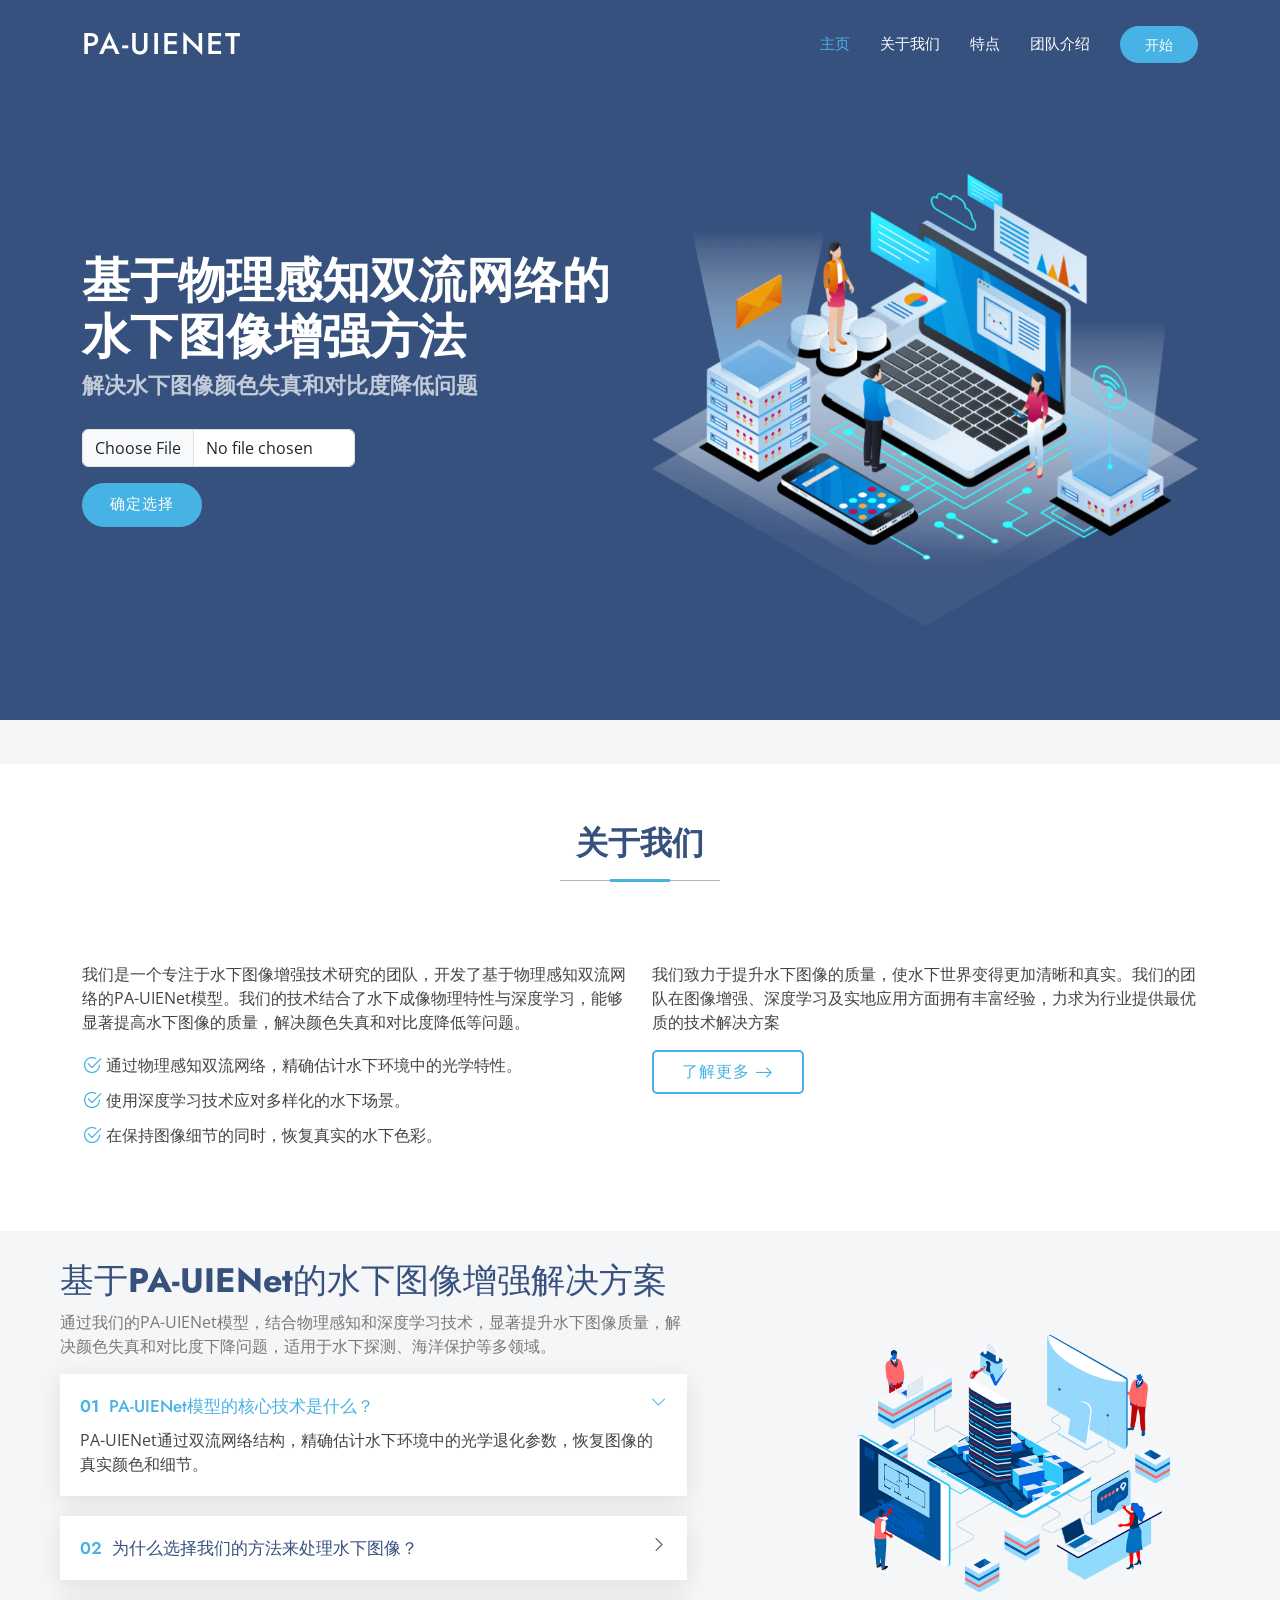
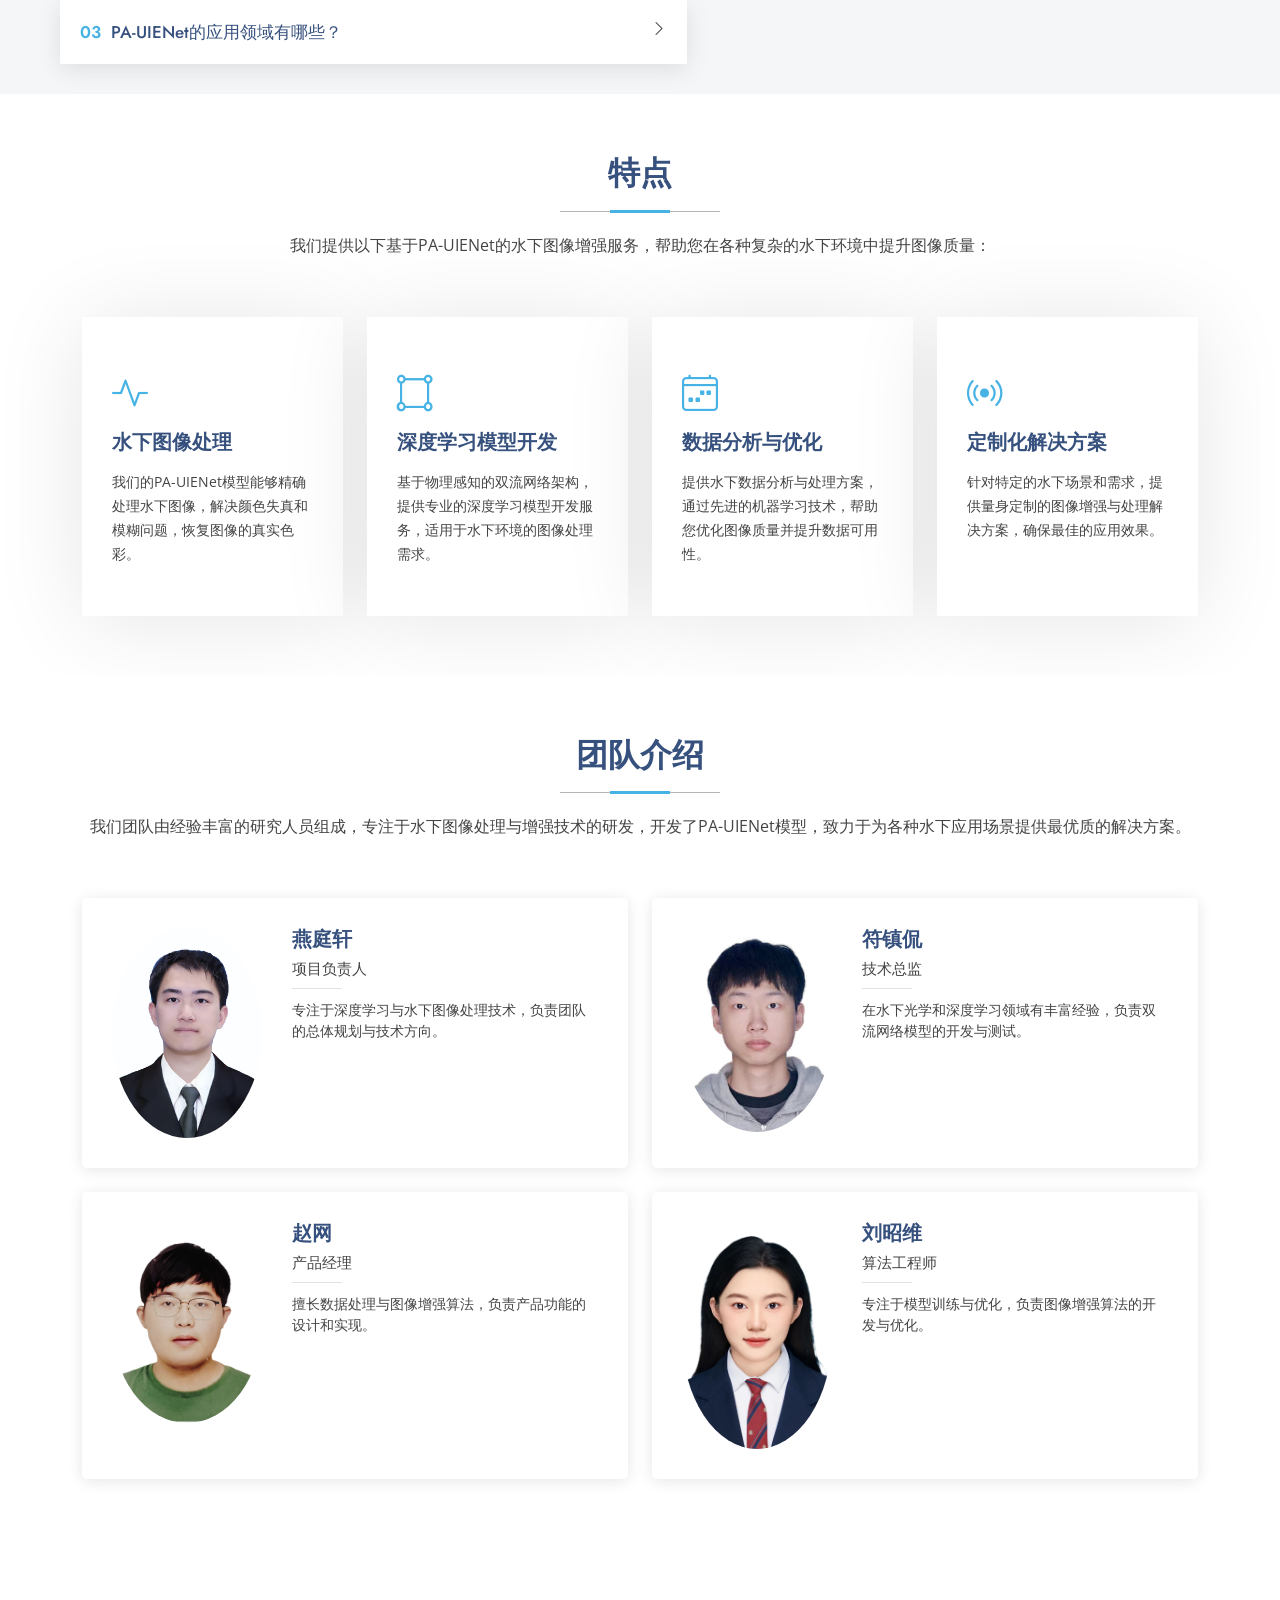
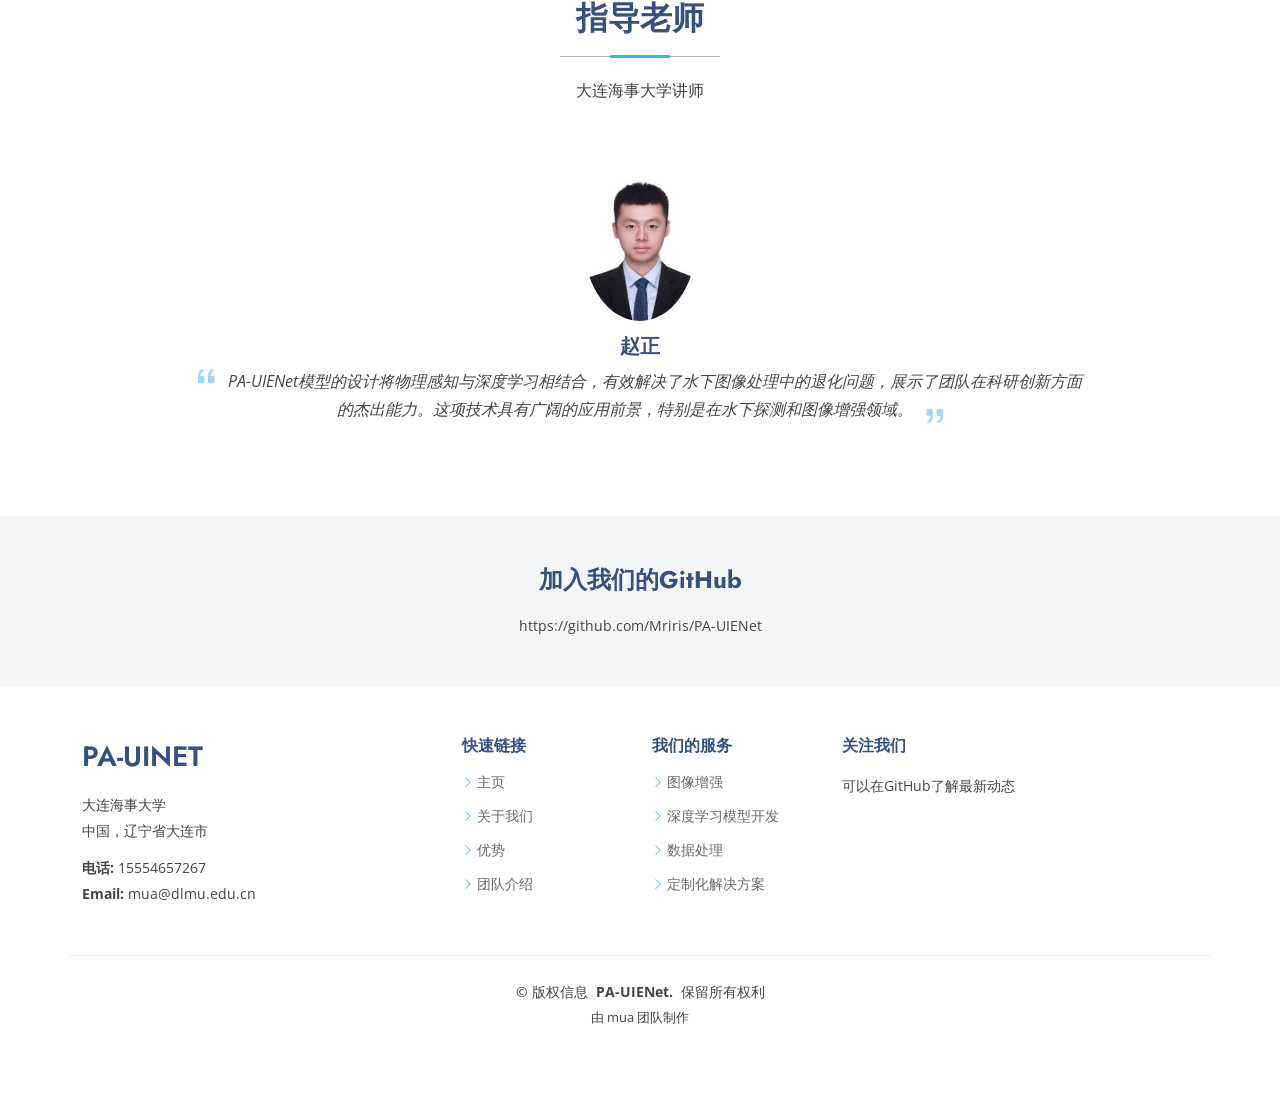
==== commit a2fb9fd3: "前端小修" ====
--- a/templates/index.html
+++ b/templates/index.html
@@ -73,8 +73,9 @@
             <div class="row gy-4">
                 <!-- 左侧，上传文件和操作按钮 -->
                 <div class="col-lg-6 order-2 order-lg-1 d-flex flex-column justify-content-center" data-aos="zoom-out">
-                    <h1>基于物理感知双流网络的水下图像增强解决方案</h1>
-                    <p>解决水下图像中的颜色失真和对比度降低问题</p>
+                    <h1>基于物理感知双流网络的</h1>
+                        <h1>水下图像增强方法</h1>
+                    <p>解决水下图像颜色失真和对比度降低问题</p>
 
                     <!-- 文件上传表单 -->
                     <form action="/enhance" method="POST" enctype="multipart/form-data" id="enhance-form"
@@ -327,7 +328,7 @@
 
                 <div class="col-lg-6" data-aos="fade-up" data-aos-delay="200">
                     <div class="team-member d-flex align-items-start">
-                        <div class="pic"><img src="../static/assets/img/team/team-2.png" class="img-fluid" alt=""></div>
+                        <div class="pic"><img src="../static/assets/img/team/team-2.jpg" class="img-fluid" alt=""></div>
                         <div class="member-info">
                             <h4>符镇侃</h4>
                             <span>技术总监</span>
@@ -437,8 +438,8 @@
                 <div class="footer-contact pt-3">
                     <p>大连海事大学</p>
                     <p>中国，辽宁省大连市</p>
-                    <p class="mt-3"><strong>电话:</strong> <span>15151306163</span></p>
-                    <p><strong>Email:</strong> <span>1394062614@qq.com</span></p>
+                    <p class="mt-3"><strong>电话:</strong> <span>15554657267</span></p>
+                    <p><strong>Email:</strong> <span>mua@dlmu.edu.cn</span></p>
                 </div>
             </div>
 
@@ -464,7 +465,7 @@
 
             <div class="col-lg-4 col-md-12">
                 <h4>关注我们</h4>
-                <p>你可以在GitHub关注我们，了解最新动态</p>
+                <p>可以在GitHub了解最新动态</p>
             </div>
 
         </div>
@@ -477,7 +478,7 @@
             <!-- You can delete the links only if you've purchased the pro version. -->
             <!-- Licensing information: https://bootstrapmade.com/license/ -->
             <!-- Purchase the pro version with working PHP/AJAX contact form: [buy-url] -->
-            设计由 PA-UIENet 团队制作
+            由 mua 团队制作
         </div>
     </div>
 
